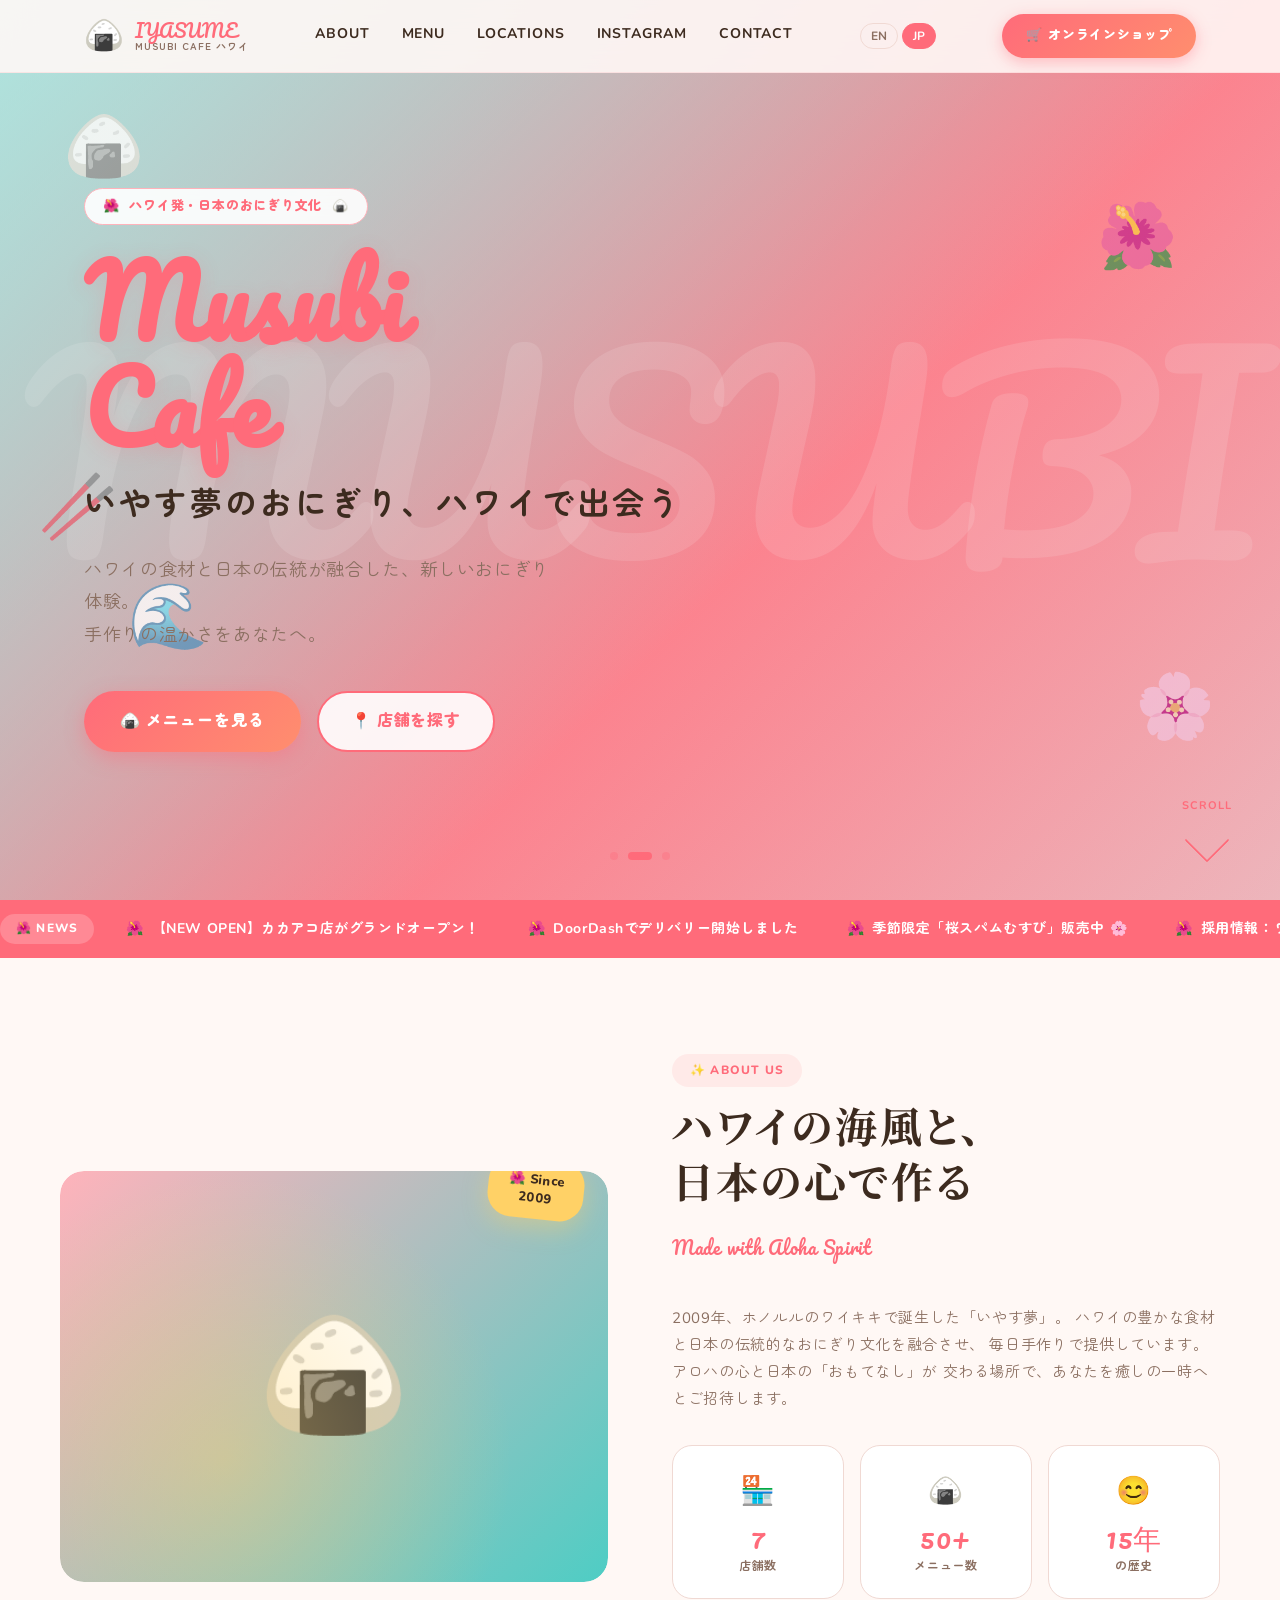
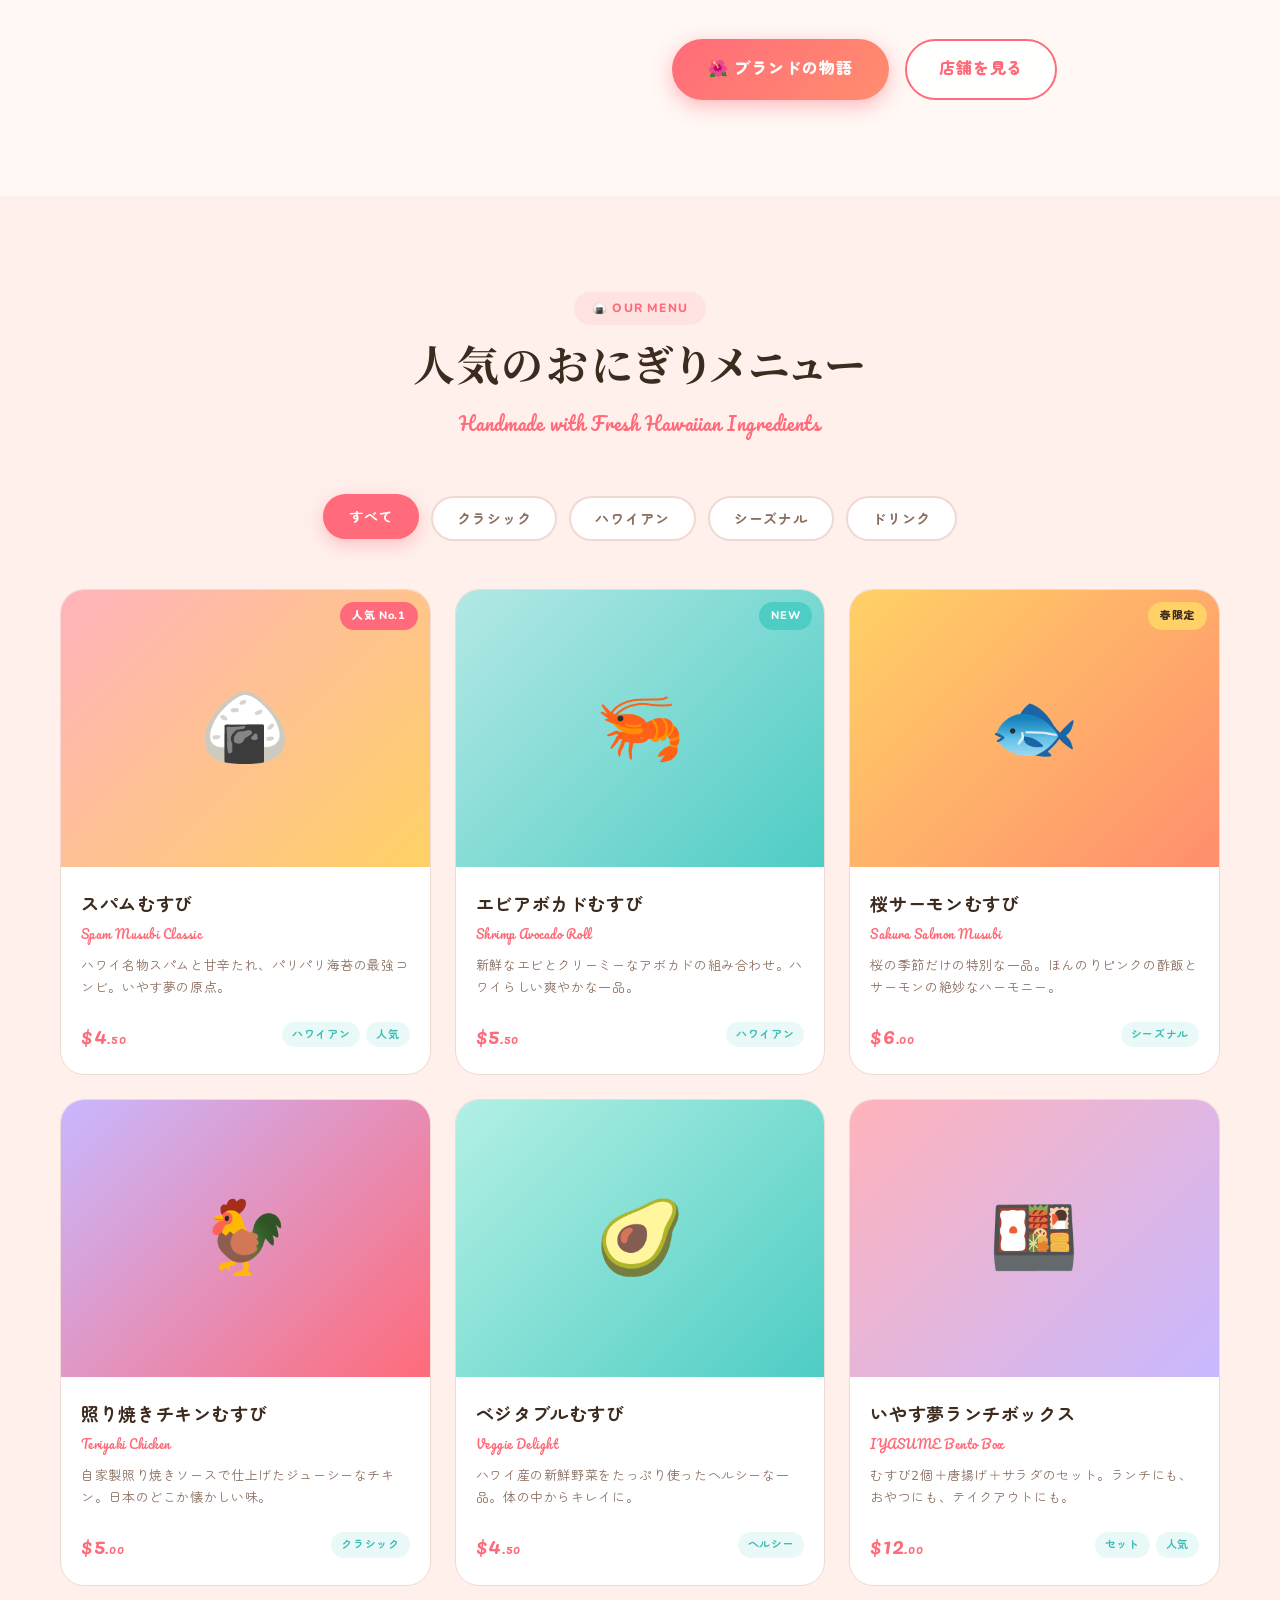
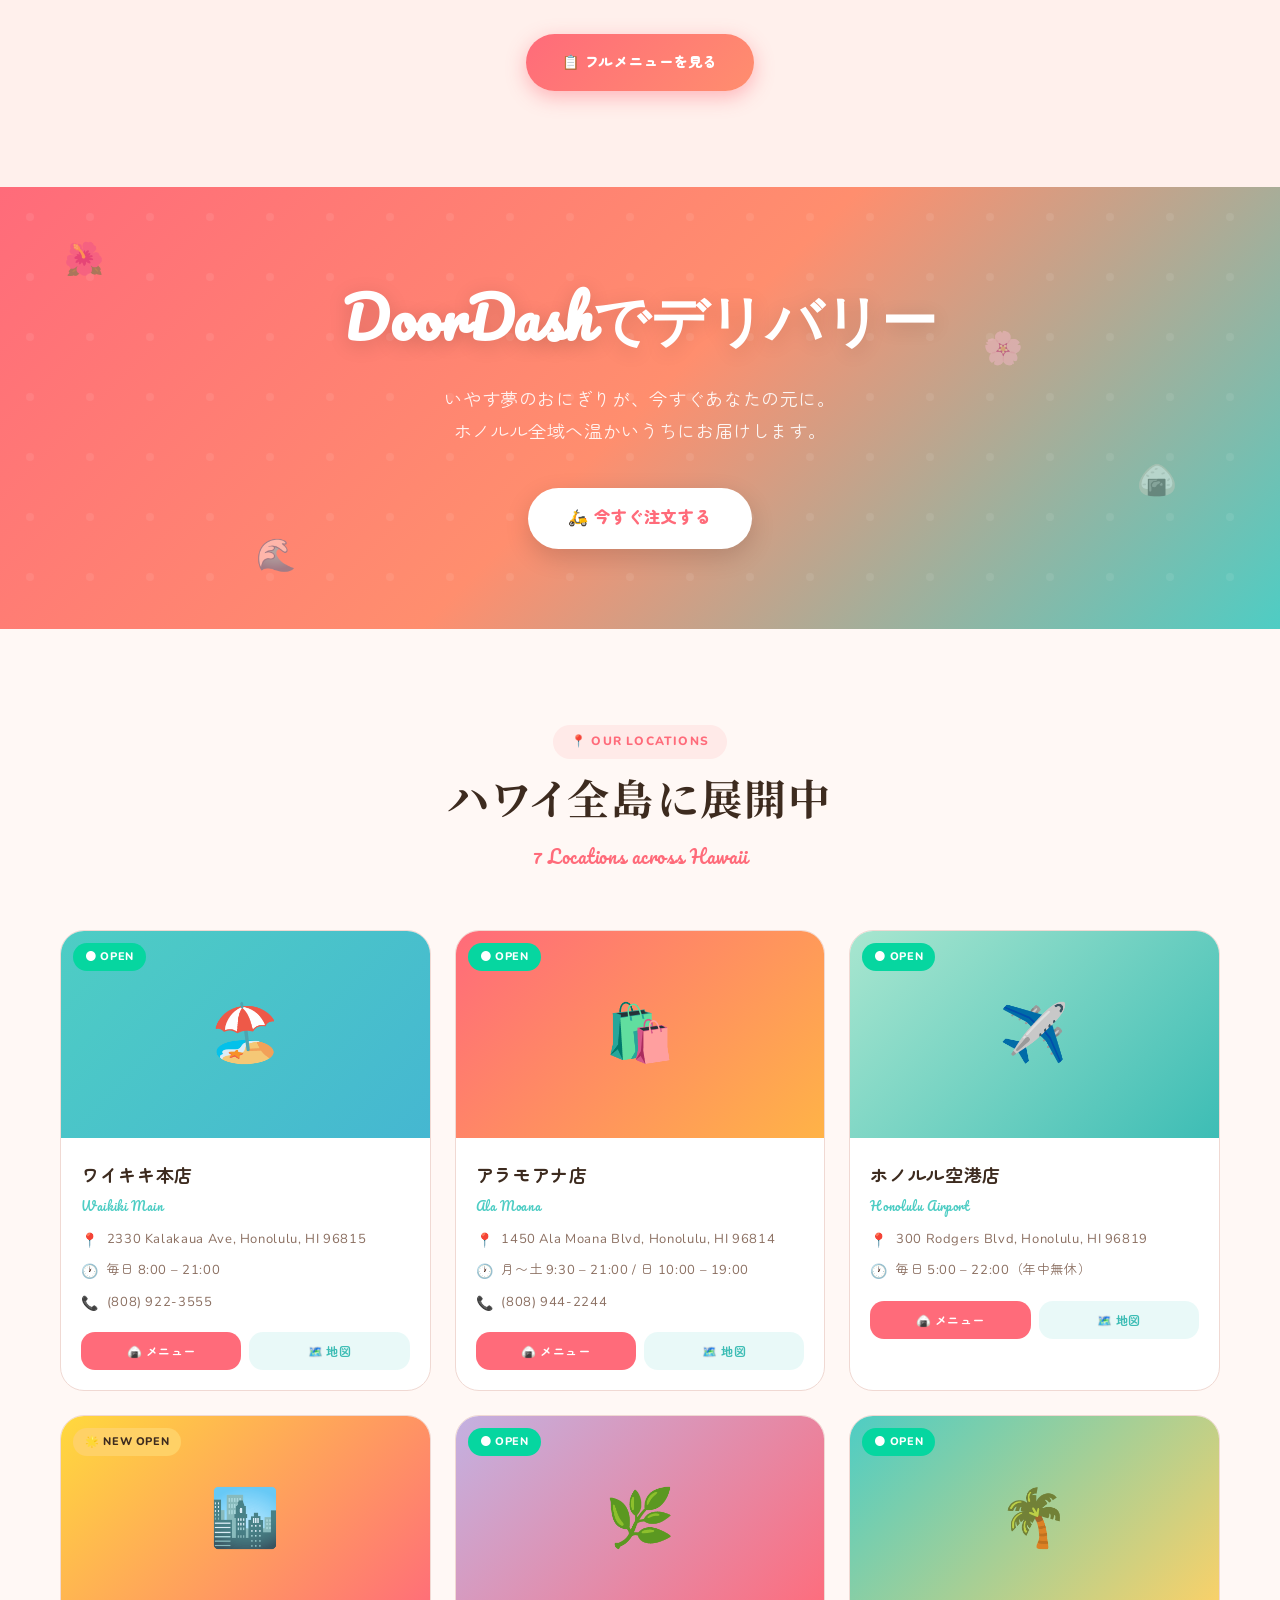
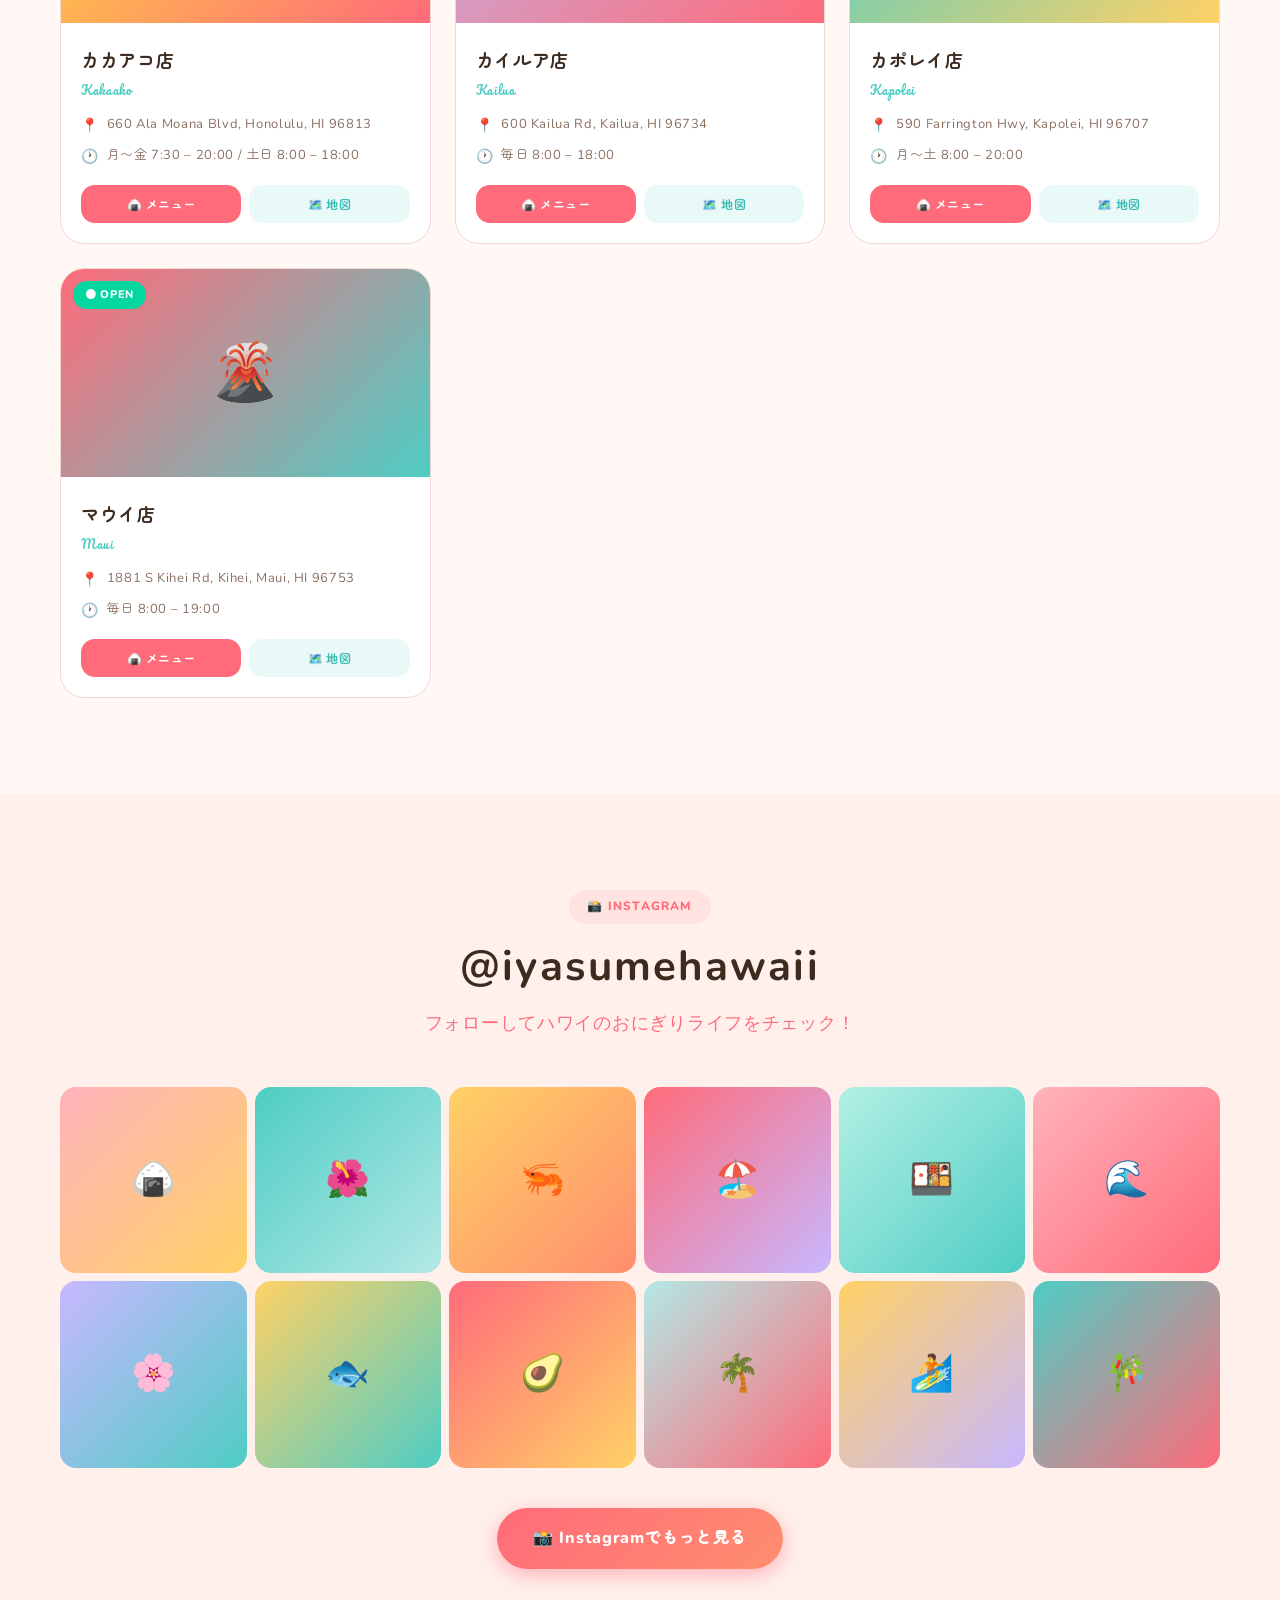
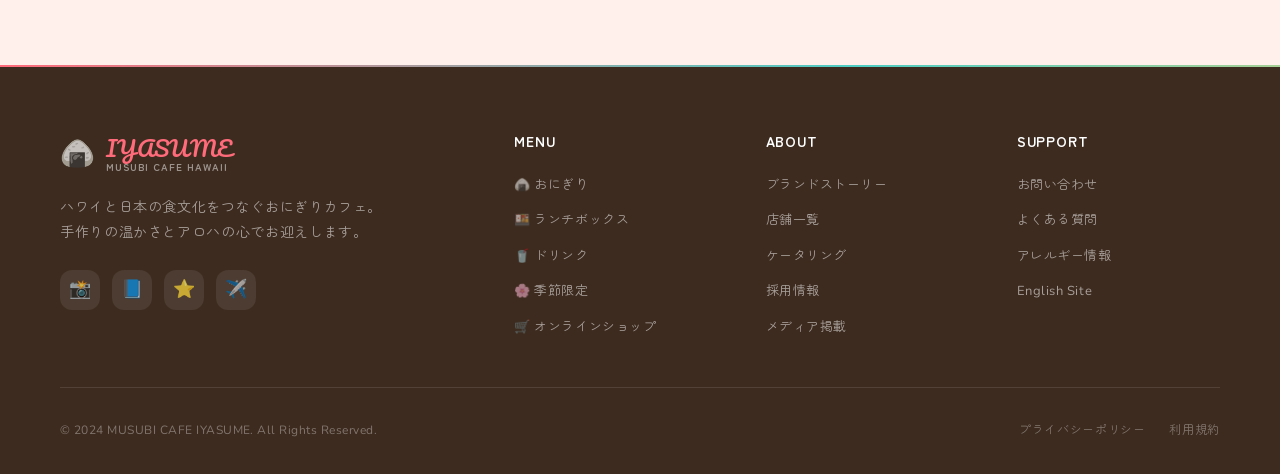
==== index.html @ e8378de5 "Add subpages: menu, about, locations, contact + shared styles - style.css: shared design system (col" ====
<!DOCTYPE html>
<html lang="ja">
<head>
  <meta charset="UTF-8">
  <meta name="viewport" content="width=device-width, initial-scale=1.0">
  <title>MUSUBI CAFE IYASUME | ハワイのおにぎりカフェ</title>
  <meta name="description" content="ハワイ発のおにぎりカフェ「いやす夢」。ハワイの食材と日本の伝統が出会う、新しいおにぎり体験。">
  <link rel="preconnect" href="https://fonts.googleapis.com">
  <link rel="preconnect" href="https://fonts.gstatic.com" crossorigin>
  <link href="https://fonts.googleapis.com/css2?family=Nunito:wght@400;600;700;800;900&family=Pacifico&family=Zen+Maru+Gothic:wght@400;500;700&family=Noto+Serif+JP:wght@400;700&display=swap" rel="stylesheet">

  <style>
    /* =============================================
       CSS Variables & Reset
    ============================================= */
    :root {
      --coral:        #FF6B7A;
      --coral-dark:   #E8556A;
      --coral-light:  #FFB3BB;
      --mint:         #4ECDC4;
      --mint-dark:    #3DBDB5;
      --yellow:       #FFD166;
      --yellow-dark:  #F5B800;
      --success:      #06D6A0;
      --text:         #3D2B1F;
      --text-sub:     #8B6F61;
      --text-muted:   #C4AFA8;
      --border:       #F0D9D3;
      --bg:           #FFF8F5;
      --surface:      #FFFFFF;
      --surface-alt:  #FFF0EC;

      --font-body:    "Nunito", "Zen Maru Gothic", "Hiragino Maru Gothic ProN", "Hiragino Kaku Gothic ProN", Meiryo, sans-serif;
      --font-heading: "Nunito", "Noto Serif JP", "Zen Maru Gothic", "Hiragino Maru Gothic ProN", serif;
      --font-display: "Pacifico", "Nunito", cursive;

      --ease-bounce:  cubic-bezier(0.34, 1.56, 0.64, 1);
      --ease-smooth:  cubic-bezier(0.4, 0, 0.2, 1);
      --ease-enter:   cubic-bezier(0, 0, 0.2, 1);

      --radius-pill:  9999px;
      --radius-card:  24px;
      --radius-input: 16px;
    }

    *, *::before, *::after { box-sizing: border-box; margin: 0; padding: 0; }

    html { scroll-behavior: smooth; }

    body {
      font-family: var(--font-body);
      font-size: 16px;
      line-height: 1.8;
      letter-spacing: 0.04em;
      color: var(--text);
      background: var(--bg);
      overflow-x: hidden;
      word-break: break-all;
      overflow-wrap: break-word;
      line-break: strict;
    }

    img { max-width: 100%; display: block; }
    a { text-decoration: none; color: inherit; }
    ul { list-style: none; }

    @media (prefers-reduced-motion: reduce) {
      *, *::before, *::after {
        animation-duration: 0.01ms !important;
        transition-duration: 0.01ms !important;
      }
    }

    /* =============================================
       Page Loader
    ============================================= */
    #loader {
      position: fixed;
      inset: 0;
      background: var(--bg);
      display: flex;
      flex-direction: column;
      align-items: center;
      justify-content: center;
      z-index: 9999;
      transition: opacity 0.6s var(--ease-smooth), visibility 0.6s;
    }
    #loader.hidden { opacity: 0; visibility: hidden; }

    .loader-onigiri {
      font-size: 64px;
      animation: loaderFloat 1s var(--ease-bounce) infinite alternate;
      margin-bottom: 16px;
    }
    .loader-text {
      font-family: var(--font-display);
      font-size: 22px;
      color: var(--coral);
      letter-spacing: 0.05em;
    }
    .loader-dots span {
      display: inline-block;
      width: 8px; height: 8px;
      border-radius: 50%;
      background: var(--coral);
      margin: 0 3px;
      animation: dotPulse 1.2s var(--ease-smooth) infinite;
    }
    .loader-dots span:nth-child(2) { animation-delay: 0.2s; background: var(--mint); }
    .loader-dots span:nth-child(3) { animation-delay: 0.4s; background: var(--yellow); }

    @keyframes loaderFloat {
      from { transform: translateY(0) rotate(-5deg); }
      to   { transform: translateY(-16px) rotate(5deg); }
    }
    @keyframes dotPulse {
      0%, 80%, 100% { transform: scale(0.6); opacity: 0.4; }
      40% { transform: scale(1); opacity: 1; }
    }

    /* =============================================
       Floating Particles (背景装飾)
    ============================================= */
    .particles {
      position: fixed;
      inset: 0;
      pointer-events: none;
      z-index: 0;
      overflow: hidden;
    }
    .particle {
      position: absolute;
      font-size: 20px;
      opacity: 0;
      animation: particleDrift linear infinite;
    }
    @keyframes particleDrift {
      0%   { transform: translateY(-20px) rotate(0deg); opacity: 0; }
      10%  { opacity: 0.6; }
      90%  { opacity: 0.3; }
      100% { transform: translateY(100vh) rotate(720deg); opacity: 0; }
    }

    /* =============================================
       Scroll Reveal
    ============================================= */
    .reveal {
      opacity: 0;
      transform: translateY(32px);
      transition: opacity 0.7s var(--ease-enter), transform 0.7s var(--ease-enter);
    }
    .reveal.is-visible {
      opacity: 1;
      transform: translateY(0);
    }
    .reveal-delay-1 { transition-delay: 0.1s; }
    .reveal-delay-2 { transition-delay: 0.2s; }
    .reveal-delay-3 { transition-delay: 0.3s; }
    .reveal-delay-4 { transition-delay: 0.4s; }
    .reveal-delay-5 { transition-delay: 0.5s; }
    .reveal-delay-6 { transition-delay: 0.6s; }

    /* =============================================
       Header / Navigation
    ============================================= */
    #header {
      position: fixed;
      top: 0; left: 0; right: 0;
      z-index: 100;
      background: rgba(255, 248, 245, 0.9);
      backdrop-filter: blur(16px);
      -webkit-backdrop-filter: blur(16px);
      border-bottom: 1.5px solid rgba(255, 107, 122, 0.12);
      transition: box-shadow 0.3s var(--ease-smooth), background 0.3s;
    }
    #header.scrolled {
      box-shadow: 0 4px 24px rgba(255, 107, 122, 0.12);
      background: rgba(255, 248, 245, 0.97);
    }

    .header-inner {
      max-width: 1160px;
      margin: 0 auto;
      padding: 0 24px;
      height: 72px;
      display: flex;
      align-items: center;
      justify-content: space-between;
      gap: 24px;
    }

    .logo {
      display: flex;
      align-items: center;
      gap: 10px;
      flex-shrink: 0;
    }
    .logo-icon {
      font-size: 32px;
      animation: logoFloat 3s ease-in-out infinite;
    }
    @keyframes logoFloat {
      0%, 100% { transform: translateY(0) rotate(0deg); }
      50%       { transform: translateY(-4px) rotate(3deg); }
    }
    .logo-text {
      display: flex;
      flex-direction: column;
      line-height: 1.1;
    }
    .logo-main {
      font-family: var(--font-display);
      font-size: 18px;
      color: var(--coral);
      letter-spacing: 0.02em;
    }
    .logo-sub {
      font-family: "Zen Maru Gothic", sans-serif;
      font-size: 10px;
      font-weight: 700;
      color: var(--text-sub);
      letter-spacing: 0.1em;
    }

    .nav {
      display: flex;
      align-items: center;
      gap: 32px;
    }
    .nav-link {
      position: relative;
      font-weight: 700;
      font-size: 14px;
      letter-spacing: 0.06em;
      color: var(--text);
      padding-bottom: 4px;
      transition: color 0.2s var(--ease-smooth);
      white-space: nowrap;
    }
    .nav-link::after {
      content: '';
      position: absolute;
      bottom: 0; left: 50%;
      transform: translateX(-50%);
      width: 0; height: 2px;
      background: linear-gradient(90deg, var(--coral), var(--mint));
      border-radius: var(--radius-pill);
      transition: width 0.35s var(--ease-bounce);
    }
    .nav-link:hover { color: var(--coral); }
    .nav-link:hover::after { width: 100%; }

    .header-cta {
      background: linear-gradient(135deg, var(--coral) 0%, #FF8E6E 100%);
      color: #fff;
      padding: 10px 24px;
      border-radius: var(--radius-pill);
      font-size: 13px;
      font-weight: 800;
      letter-spacing: 0.06em;
      box-shadow: 0 4px 15px rgba(255, 107, 122, 0.4);
      transition: all 0.3s var(--ease-bounce);
      white-space: nowrap;
    }
    .header-cta:hover {
      transform: translateY(-3px) scale(1.04);
      box-shadow: 0 8px 25px rgba(255, 107, 122, 0.5);
    }

    .lang-switch {
      display: flex;
      gap: 4px;
    }
    .lang-btn {
      padding: 4px 10px;
      border-radius: var(--radius-pill);
      font-size: 12px;
      font-weight: 700;
      cursor: pointer;
      border: 1.5px solid var(--border);
      background: transparent;
      color: var(--text-sub);
      font-family: var(--font-body);
      transition: all 0.2s var(--ease-smooth);
    }
    .lang-btn.active, .lang-btn:hover {
      background: var(--coral);
      border-color: var(--coral);
      color: #fff;
    }

    /* ハンバーガー */
    .hamburger {
      display: none;
      flex-direction: column;
      gap: 5px;
      cursor: pointer;
      padding: 8px;
      border: none;
      background: none;
    }
    .hamburger span {
      display: block;
      width: 24px; height: 2.5px;
      background: var(--coral);
      border-radius: 2px;
      transition: all 0.3s var(--ease-smooth);
    }

    .mobile-menu {
      display: none;
      position: fixed;
      inset: 72px 0 0 0;
      background: rgba(255, 248, 245, 0.98);
      backdrop-filter: blur(16px);
      z-index: 99;
      padding: 32px 24px;
      flex-direction: column;
      gap: 24px;
      transform: translateX(100%);
      transition: transform 0.4s var(--ease-bounce);
    }
    .mobile-menu.open { transform: translateX(0); }
    .mobile-menu .nav-link {
      font-size: 18px;
      padding: 12px 0;
      border-bottom: 1px solid var(--border);
    }

    /* =============================================
       Hero Section
    ============================================= */
    .hero {
      position: relative;
      min-height: 100vh;
      display: flex;
      align-items: center;
      overflow: hidden;
    }

    .hero-slides {
      position: absolute;
      inset: 0;
    }
    .hero-slide {
      position: absolute;
      inset: 0;
      opacity: 0;
      transition: opacity 1.2s var(--ease-smooth);
    }
    .hero-slide.active { opacity: 1; }
    .hero-slide-1 {
      background: linear-gradient(135deg, #FFB3BB 0%, #4ECDC4 50%, #FFD166 100%);
    }
    .hero-slide-2 {
      background: linear-gradient(135deg, #4ECDC4 0%, #FF6B7A 60%, #FFB3BB 100%);
    }
    .hero-slide-3 {
      background: linear-gradient(135deg, #FFD166 0%, #FF6B7A 50%, #4ECDC4 100%);
    }

    /* 背景の大きな装飾テキスト */
    .hero-bg-text {
      position: absolute;
      inset: 0;
      display: flex;
      align-items: center;
      justify-content: center;
      font-family: var(--font-display);
      font-size: clamp(120px, 20vw, 280px);
      color: rgba(255,255,255,0.12);
      letter-spacing: -0.04em;
      pointer-events: none;
      user-select: none;
      white-space: nowrap;
    }

    /* 浮遊するおにぎり */
    .hero-floats {
      position: absolute;
      inset: 0;
      pointer-events: none;
    }
    .hero-float {
      position: absolute;
      font-size: clamp(32px, 5vw, 64px);
      animation: heroFloat linear infinite;
      opacity: 0.8;
    }
    .hf1 { top: 10%; left: 5%;  animation-duration: 6s;  animation-delay: 0s; }
    .hf2 { top: 20%; right: 8%; animation-duration: 8s;  animation-delay: -2s; }
    .hf3 { bottom: 25%; left: 10%; animation-duration: 7s; animation-delay: -4s; }
    .hf4 { bottom: 15%; right: 5%; animation-duration: 5s; animation-delay: -1s; }
    .hf5 { top: 50%; left: 3%;  animation-duration: 9s;  animation-delay: -3s; }

    @keyframes heroFloat {
      0%, 100% { transform: translateY(0) rotate(-8deg); }
      33%       { transform: translateY(-20px) rotate(4deg); }
      66%       { transform: translateY(-10px) rotate(-4deg); }
    }

    /* オーバーレイ */
    .hero-overlay {
      position: absolute;
      inset: 0;
      background: linear-gradient(135deg,
        rgba(255,248,245,0.55) 0%,
        rgba(255,248,245,0.2) 50%,
        rgba(78,205,196,0.1) 100%);
    }

    .hero-content {
      position: relative;
      z-index: 2;
      max-width: 1160px;
      margin: 0 auto;
      padding: 120px 24px 80px;
      width: 100%;
    }

    .hero-badge {
      display: inline-flex;
      align-items: center;
      gap: 8px;
      background: rgba(255,255,255,0.9);
      backdrop-filter: blur(8px);
      border: 1.5px solid var(--coral-light);
      padding: 6px 18px;
      border-radius: var(--radius-pill);
      font-size: 13px;
      font-weight: 800;
      color: var(--coral);
      letter-spacing: 0.06em;
      margin-bottom: 24px;
      animation: fadeInUp 0.8s var(--ease-enter) 0.2s both;
    }

    .hero-title {
      font-family: var(--font-display);
      font-size: clamp(48px, 8vw, 96px);
      color: var(--coral);
      line-height: 1.1;
      margin-bottom: 12px;
      text-shadow: 0 4px 20px rgba(255,107,122,0.2);
      animation: heroTextReveal 1s var(--ease-bounce) 0.4s both;
    }

    .hero-title-jp {
      font-family: "Zen Maru Gothic", sans-serif;
      font-size: clamp(20px, 3vw, 32px);
      font-weight: 700;
      color: var(--text);
      letter-spacing: 0.1em;
      margin-bottom: 24px;
      animation: fadeInUp 0.8s var(--ease-enter) 0.6s both;
    }

    .hero-desc {
      font-size: clamp(15px, 2vw, 18px);
      color: var(--text-sub);
      max-width: 480px;
      margin-bottom: 40px;
      animation: fadeInUp 0.8s var(--ease-enter) 0.8s both;
    }

    .hero-ctas {
      display: flex;
      gap: 16px;
      flex-wrap: wrap;
      animation: fadeInUp 0.8s var(--ease-enter) 1s both;
    }

    .btn-primary {
      display: inline-flex;
      align-items: center;
      gap: 8px;
      background: linear-gradient(135deg, var(--coral) 0%, #FF8E6E 100%);
      color: #fff;
      padding: 16px 36px;
      border-radius: var(--radius-pill);
      font-size: 16px;
      font-weight: 800;
      letter-spacing: 0.06em;
      box-shadow: 0 6px 20px rgba(255, 107, 122, 0.45);
      transition: all 0.35s var(--ease-bounce);
      border: none;
      cursor: pointer;
      font-family: var(--font-body);
    }
    .btn-primary:hover {
      transform: translateY(-4px) scale(1.04);
      box-shadow: 0 12px 32px rgba(255, 107, 122, 0.55);
      background: linear-gradient(135deg, var(--coral-dark) 0%, #FF6B4A 100%);
    }
    .btn-primary:active { transform: translateY(0) scale(0.98); }

    .btn-secondary {
      display: inline-flex;
      align-items: center;
      gap: 8px;
      background: rgba(255,255,255,0.9);
      backdrop-filter: blur(8px);
      color: var(--coral);
      padding: 14px 32px;
      border-radius: var(--radius-pill);
      font-size: 16px;
      font-weight: 800;
      letter-spacing: 0.06em;
      border: 2px solid var(--coral);
      transition: all 0.3s var(--ease-bounce);
      cursor: pointer;
      font-family: var(--font-body);
    }
    .btn-secondary:hover {
      background: var(--coral);
      color: #fff;
      transform: translateY(-3px);
      box-shadow: 0 8px 24px rgba(255, 107, 122, 0.4);
    }

    /* スライドインジケーター */
    .hero-dots {
      position: absolute;
      bottom: 40px;
      left: 50%;
      transform: translateX(-50%);
      display: flex;
      gap: 10px;
      z-index: 3;
    }
    .hero-dot {
      width: 8px; height: 8px;
      border-radius: 50%;
      background: rgba(255,107,122,0.35);
      cursor: pointer;
      transition: all 0.3s var(--ease-bounce);
      border: none;
    }
    .hero-dot.active {
      background: var(--coral);
      width: 24px;
      border-radius: var(--radius-pill);
    }

    /* スクロールダウン矢印 */
    .scroll-down {
      position: absolute;
      bottom: 44px;
      right: 48px;
      display: flex;
      flex-direction: column;
      align-items: center;
      gap: 8px;
      color: var(--coral);
      font-size: 11px;
      font-weight: 700;
      letter-spacing: 0.1em;
      animation: scrollBounce 2s ease-in-out infinite;
      z-index: 3;
    }
    .scroll-down-arrow {
      width: 32px; height: 32px;
      border-right: 2px solid var(--coral);
      border-bottom: 2px solid var(--coral);
      transform: rotate(45deg);
      border-radius: 2px;
    }
    @keyframes scrollBounce {
      0%, 100% { transform: translateY(0); }
      50%       { transform: translateY(8px); }
    }

    @keyframes fadeInUp {
      from { opacity: 0; transform: translateY(24px); }
      to   { opacity: 1; transform: translateY(0); }
    }
    @keyframes heroTextReveal {
      from { opacity: 0; transform: translateY(48px) scale(0.92); }
      to   { opacity: 1; transform: translateY(0) scale(1); }
    }

    /* =============================================
       News Ticker
    ============================================= */
    .news-ticker {
      background: var(--coral);
      padding: 14px 0;
      overflow: hidden;
      position: relative;
      z-index: 1;
    }
    .news-ticker-inner {
      display: flex;
      align-items: center;
      gap: 0;
      white-space: nowrap;
      animation: tickerScroll 30s linear infinite;
    }
    .news-ticker-inner:hover { animation-play-state: paused; }
    .ticker-label {
      display: inline-flex;
      align-items: center;
      gap: 6px;
      background: rgba(255,255,255,0.2);
      padding: 4px 16px;
      border-radius: var(--radius-pill);
      font-size: 12px;
      font-weight: 800;
      color: #fff;
      letter-spacing: 0.1em;
      margin-right: 32px;
      flex-shrink: 0;
    }
    .ticker-item {
      display: inline-flex;
      align-items: center;
      gap: 8px;
      color: #fff;
      font-size: 14px;
      font-weight: 700;
      letter-spacing: 0.04em;
      padding-right: 48px;
      flex-shrink: 0;
    }
    .ticker-item::before {
      content: '🌺';
    }
    @keyframes tickerScroll {
      from { transform: translateX(0); }
      to   { transform: translateX(-50%); }
    }

    /* =============================================
       Section共通
    ============================================= */
    .section {
      padding: 96px 24px;
      position: relative;
    }
    .section-inner {
      max-width: 1160px;
      margin: 0 auto;
    }

    .section-tag {
      display: inline-flex;
      align-items: center;
      gap: 8px;
      background: rgba(255, 107, 122, 0.1);
      color: var(--coral);
      padding: 6px 18px;
      border-radius: var(--radius-pill);
      font-size: 12px;
      font-weight: 800;
      letter-spacing: 0.1em;
      margin-bottom: 16px;
    }

    .section-title {
      font-family: var(--font-heading);
      font-size: clamp(28px, 4vw, 42px);
      font-weight: 700;
      line-height: 1.3;
      letter-spacing: 0.05em;
      color: var(--text);
      margin-bottom: 12px;
      font-feature-settings: "palt" 1;
    }

    .section-title-en {
      font-family: var(--font-display);
      font-size: clamp(14px, 2vw, 18px);
      color: var(--coral);
      letter-spacing: 0.04em;
      margin-bottom: 40px;
    }

    /* =============================================
       About Section
    ============================================= */
    .about {
      background: var(--bg);
    }
    .about-grid {
      display: grid;
      grid-template-columns: 1fr 1fr;
      gap: 64px;
      align-items: center;
    }

    .about-visual {
      position: relative;
      border-radius: var(--radius-card);
      overflow: hidden;
    }
    .about-visual-inner {
      aspect-ratio: 4/3;
      background: linear-gradient(135deg, var(--coral-light) 0%, var(--mint) 100%);
      border-radius: var(--radius-card);
      display: flex;
      align-items: center;
      justify-content: center;
      font-size: 120px;
      position: relative;
      overflow: hidden;
    }
    .about-visual-inner::before {
      content: '';
      position: absolute;
      inset: 0;
      background: radial-gradient(circle at 30% 70%, rgba(255,209,102,0.4), transparent 60%);
    }
    .about-visual-badge {
      position: absolute;
      top: -12px;
      right: 24px;
      background: var(--yellow);
      color: var(--text);
      padding: 12px 20px;
      border-radius: var(--radius-card);
      font-size: 13px;
      font-weight: 800;
      text-align: center;
      line-height: 1.4;
      box-shadow: 0 8px 24px rgba(255,209,102,0.4);
      transform: rotate(6deg);
      animation: badgeWiggle 3s ease-in-out infinite;
    }
    @keyframes badgeWiggle {
      0%, 100% { transform: rotate(6deg); }
      50%       { transform: rotate(3deg) scale(1.03); }
    }

    .about-text .section-title { margin-bottom: 20px; }

    .about-desc {
      color: var(--text-sub);
      margin-bottom: 32px;
      font-size: 15px;
    }

    .about-stats {
      display: grid;
      grid-template-columns: repeat(3, 1fr);
      gap: 16px;
      margin-bottom: 40px;
    }
    .stat-card {
      background: var(--surface);
      border: 1.5px solid var(--border);
      border-radius: 20px;
      padding: 20px 16px;
      text-align: center;
      transition: all 0.3s var(--ease-bounce);
    }
    .stat-card:hover {
      border-color: var(--coral);
      transform: translateY(-4px);
      box-shadow: 0 8px 24px rgba(255,107,122,0.15);
    }
    .stat-icon { font-size: 28px; margin-bottom: 8px; }
    .stat-number {
      font-family: var(--font-display);
      font-size: 28px;
      color: var(--coral);
      line-height: 1;
      margin-bottom: 4px;
    }
    .stat-label {
      font-size: 12px;
      font-weight: 700;
      color: var(--text-sub);
      letter-spacing: 0.06em;
    }

    /* =============================================
       Menu Section
    ============================================= */
    .menu {
      background: var(--surface-alt);
    }
    .menu-header {
      text-align: center;
      margin-bottom: 56px;
    }

    .menu-tabs {
      display: flex;
      justify-content: center;
      gap: 12px;
      margin-bottom: 48px;
      flex-wrap: wrap;
    }
    .menu-tab {
      padding: 10px 24px;
      border-radius: var(--radius-pill);
      font-size: 14px;
      font-weight: 700;
      letter-spacing: 0.06em;
      cursor: pointer;
      border: 2px solid var(--border);
      background: var(--surface);
      color: var(--text-sub);
      transition: all 0.25s var(--ease-bounce);
      font-family: var(--font-body);
    }
    .menu-tab.active, .menu-tab:hover {
      background: var(--coral);
      border-color: var(--coral);
      color: #fff;
      transform: translateY(-2px);
      box-shadow: 0 6px 18px rgba(255,107,122,0.35);
    }

    .menu-grid {
      display: grid;
      grid-template-columns: repeat(auto-fill, minmax(280px, 1fr));
      gap: 24px;
    }

    .menu-card {
      background: var(--surface);
      border: 1.5px solid var(--border);
      border-radius: var(--radius-card);
      overflow: hidden;
      transition: all 0.4s var(--ease-bounce);
      cursor: pointer;
      position: relative;
    }
    .menu-card:hover {
      transform: translateY(-10px) rotate(0.5deg);
      box-shadow: 0 20px 48px rgba(255,107,122,0.2);
      border-color: var(--coral);
    }
    .menu-card-img {
      aspect-ratio: 4/3;
      display: flex;
      align-items: center;
      justify-content: center;
      font-size: 72px;
      position: relative;
      overflow: hidden;
      transition: all 0.5s var(--ease-smooth);
    }
    .menu-card:hover .menu-card-img { transform: scale(1.04); }

    .menu-card-img-1 { background: linear-gradient(135deg, #FFB3BB, #FFD166); }
    .menu-card-img-2 { background: linear-gradient(135deg, #B3E8E5, #4ECDC4); }
    .menu-card-img-3 { background: linear-gradient(135deg, #FFD166, #FF8E6E); }
    .menu-card-img-4 { background: linear-gradient(135deg, #C8B8FF, #FF6B7A); }
    .menu-card-img-5 { background: linear-gradient(135deg, #B3F0E4, #4ECDC4); }
    .menu-card-img-6 { background: linear-gradient(135deg, #FFB3BB, #C8B8FF); }

    .menu-card-badge {
      position: absolute;
      top: 12px; right: 12px;
      padding: 4px 12px;
      border-radius: var(--radius-pill);
      font-size: 11px;
      font-weight: 800;
      letter-spacing: 0.06em;
    }
    .badge-popular { background: var(--coral); color: #fff; }
    .badge-new     { background: var(--mint);  color: #fff; animation: badgePulse 2s ease-in-out infinite; }
    .badge-seasonal{ background: var(--yellow); color: var(--text); }

    @keyframes badgePulse {
      0%, 100% { transform: scale(1); }
      50%       { transform: scale(1.08); }
    }

    .menu-card-body { padding: 20px; }
    .menu-card-name {
      font-family: "Zen Maru Gothic", sans-serif;
      font-size: 18px;
      font-weight: 700;
      color: var(--text);
      margin-bottom: 4px;
      font-feature-settings: "palt" 1;
    }
    .menu-card-name-en {
      font-family: var(--font-display);
      font-size: 12px;
      color: var(--coral);
      margin-bottom: 10px;
      letter-spacing: 0.04em;
    }
    .menu-card-desc {
      font-size: 13px;
      color: var(--text-sub);
      line-height: 1.7;
      margin-bottom: 16px;
    }
    .menu-card-footer {
      display: flex;
      align-items: center;
      justify-content: space-between;
    }
    .menu-card-price {
      font-family: var(--font-display);
      font-size: 22px;
      color: var(--coral);
    }
    .menu-card-price span { font-size: 13px; }
    .menu-card-tag {
      display: flex;
      gap: 6px;
    }
    .tag {
      padding: 3px 10px;
      border-radius: var(--radius-pill);
      font-size: 11px;
      font-weight: 700;
      background: rgba(78,205,196,0.12);
      color: var(--mint-dark);
    }

    /* =============================================
       Locations Section
    ============================================= */
    .locations {
      background: var(--bg);
    }
    .locations-header {
      text-align: center;
      margin-bottom: 56px;
    }

    .locations-grid {
      display: grid;
      grid-template-columns: repeat(auto-fill, minmax(300px, 1fr));
      gap: 24px;
    }

    .location-card {
      background: var(--surface);
      border: 1.5px solid var(--border);
      border-radius: var(--radius-card);
      overflow: hidden;
      transition: all 0.4s var(--ease-bounce);
      position: relative;
    }
    .location-card:hover {
      transform: translateY(-8px) rotate(0.3deg);
      box-shadow: 0 16px 40px rgba(255,107,122,0.18);
      border-color: var(--coral);
    }

    .location-card-img {
      aspect-ratio: 16/9;
      display: flex;
      align-items: center;
      justify-content: center;
      font-size: 56px;
      overflow: hidden;
      transition: transform 0.5s var(--ease-smooth);
      position: relative;
    }
    .location-card:hover .location-card-img { transform: scale(1.06); }

    .loc-img-1 { background: linear-gradient(135deg, #4ECDC4, #45B7D1); }
    .loc-img-2 { background: linear-gradient(135deg, #FF6B7A, #FFB347); }
    .loc-img-3 { background: linear-gradient(135deg, #A8E6CF, #3DBDB5); }
    .loc-img-4 { background: linear-gradient(135deg, #FFD93D, #FF6B7A); }
    .loc-img-5 { background: linear-gradient(135deg, #C3B1E1, #FF6B7A); }
    .loc-img-6 { background: linear-gradient(135deg, #4ECDC4, #FFD166); }
    .loc-img-7 { background: linear-gradient(135deg, #FF6B7A, #4ECDC4); }

    .location-status {
      position: absolute;
      top: 12px; left: 12px;
      padding: 4px 12px;
      border-radius: var(--radius-pill);
      font-size: 11px;
      font-weight: 800;
    }
    .status-open   { background: var(--success); color: #fff; }
    .status-closed { background: rgba(0,0,0,0.35); color: #fff; }
    .status-new    { background: var(--yellow); color: var(--text); animation: badgePulse 2s ease-in-out infinite; }

    .location-card-body { padding: 20px; }
    .location-name {
      font-family: "Zen Maru Gothic", sans-serif;
      font-size: 18px;
      font-weight: 700;
      color: var(--text);
      margin-bottom: 4px;
      font-feature-settings: "palt" 1;
    }
    .location-name-en {
      font-family: var(--font-display);
      font-size: 12px;
      color: var(--mint);
      margin-bottom: 12px;
    }
    .location-info {
      display: flex;
      flex-direction: column;
      gap: 6px;
      margin-bottom: 16px;
    }
    .location-info-item {
      display: flex;
      align-items: flex-start;
      gap: 8px;
      font-size: 13px;
      color: var(--text-sub);
    }
    .location-info-icon { flex-shrink: 0; font-size: 14px; }
    .location-actions {
      display: flex;
      gap: 8px;
    }
    .btn-location {
      flex: 1;
      padding: 10px;
      border-radius: 14px;
      font-size: 12px;
      font-weight: 700;
      text-align: center;
      cursor: pointer;
      border: none;
      font-family: var(--font-body);
      transition: all 0.25s var(--ease-bounce);
      letter-spacing: 0.04em;
    }
    .btn-location-primary {
      background: var(--coral);
      color: #fff;
    }
    .btn-location-primary:hover {
      background: var(--coral-dark);
      transform: translateY(-2px);
      box-shadow: 0 4px 12px rgba(255,107,122,0.35);
    }
    .btn-location-secondary {
      background: rgba(78,205,196,0.12);
      color: var(--mint-dark);
    }
    .btn-location-secondary:hover {
      background: var(--mint);
      color: #fff;
      transform: translateY(-2px);
    }

    /* =============================================
       Highlight Banner
    ============================================= */
    .highlight-banner {
      background: linear-gradient(135deg, var(--coral) 0%, #FF8E6E 50%, var(--mint) 100%);
      padding: 80px 24px;
      text-align: center;
      position: relative;
      overflow: hidden;
    }
    .highlight-banner::before {
      content: '';
      position: absolute;
      inset: 0;
      background: url("data:image/svg+xml,%3Csvg width='60' height='60' viewBox='0 0 60 60' xmlns='http://www.w3.org/2000/svg'%3E%3Cg fill='none' fill-rule='evenodd'%3E%3Cg fill='%23ffffff' fill-opacity='0.08'%3E%3Ccircle cx='30' cy='30' r='4'/%3E%3C/g%3E%3C/g%3E%3C/svg%3E");
    }
    .highlight-banner .section-inner { position: relative; }
    .highlight-title {
      font-family: var(--font-display);
      font-size: clamp(32px, 5vw, 56px);
      color: #fff;
      margin-bottom: 16px;
      text-shadow: 0 4px 20px rgba(0,0,0,0.15);
    }
    .highlight-desc {
      color: rgba(255,255,255,0.9);
      font-size: 18px;
      margin-bottom: 40px;
      max-width: 560px;
      margin-left: auto;
      margin-right: auto;
    }
    .highlight-floats {
      position: absolute;
      inset: 0;
      pointer-events: none;
    }
    .hbf {
      position: absolute;
      font-size: 32px;
      opacity: 0.4;
      animation: heroFloat 5s ease-in-out infinite;
    }
    .hbf1 { top: 10%; left: 5%;  animation-delay: 0s; }
    .hbf2 { top: 60%; right: 8%; animation-delay: -2s; }
    .hbf3 { bottom: 10%; left: 20%; animation-delay: -4s; }
    .hbf4 { top: 30%; right: 20%; animation-delay: -1s; }

    .btn-white {
      display: inline-flex;
      align-items: center;
      gap: 8px;
      background: #fff;
      color: var(--coral);
      padding: 16px 40px;
      border-radius: var(--radius-pill);
      font-size: 16px;
      font-weight: 800;
      letter-spacing: 0.06em;
      box-shadow: 0 8px 24px rgba(0,0,0,0.15);
      transition: all 0.35s var(--ease-bounce);
    }
    .btn-white:hover {
      transform: translateY(-4px) scale(1.04);
      box-shadow: 0 16px 40px rgba(0,0,0,0.2);
      color: var(--coral-dark);
    }

    /* =============================================
       Instagram Section
    ============================================= */
    .instagram {
      background: var(--surface-alt);
      text-align: center;
    }
    .instagram-grid {
      display: grid;
      grid-template-columns: repeat(6, 1fr);
      gap: 8px;
      margin-bottom: 40px;
    }
    .insta-item {
      aspect-ratio: 1;
      border-radius: 16px;
      overflow: hidden;
      cursor: pointer;
      position: relative;
      transition: all 0.35s var(--ease-bounce);
    }
    .insta-item:hover {
      transform: scale(1.08) rotate(1deg);
      z-index: 2;
      box-shadow: 0 12px 32px rgba(255,107,122,0.25);
    }
    .insta-item-inner {
      width: 100%; height: 100%;
      display: flex;
      align-items: center;
      justify-content: center;
      font-size: 36px;
    }
    .insta-overlay {
      position: absolute;
      inset: 0;
      background: rgba(255,107,122,0);
      display: flex;
      align-items: center;
      justify-content: center;
      transition: background 0.3s;
    }
    .insta-overlay-icon {
      opacity: 0;
      font-size: 24px;
      color: #fff;
      transition: opacity 0.3s;
    }
    .insta-item:hover .insta-overlay { background: rgba(255,107,122,0.5); }
    .insta-item:hover .insta-overlay-icon { opacity: 1; }

    .ig1  { background: linear-gradient(135deg, #FFB3BB, #FFD166); }
    .ig2  { background: linear-gradient(135deg, #4ECDC4, #B3E8E5); }
    .ig3  { background: linear-gradient(135deg, #FFD166, #FF8E6E); }
    .ig4  { background: linear-gradient(135deg, #FF6B7A, #C8B8FF); }
    .ig5  { background: linear-gradient(135deg, #B3F0E4, #4ECDC4); }
    .ig6  { background: linear-gradient(135deg, #FFB3BB, #FF6B7A); }
    .ig7  { background: linear-gradient(135deg, #C8B8FF, #4ECDC4); }
    .ig8  { background: linear-gradient(135deg, #FFD166, #4ECDC4); }
    .ig9  { background: linear-gradient(135deg, #FF6B7A, #FFD166); }
    .ig10 { background: linear-gradient(135deg, #B3E8E5, #FF6B7A); }
    .ig11 { background: linear-gradient(135deg, #FFD166, #C8B8FF); }
    .ig12 { background: linear-gradient(135deg, #4ECDC4, #FF6B7A); }

    /* =============================================
       Footer
    ============================================= */
    footer {
      background: var(--text);
      color: rgba(255,255,255,0.7);
      padding: 64px 24px 32px;
      position: relative;
      overflow: hidden;
    }
    footer::before {
      content: '';
      position: absolute;
      top: -2px; left: 0; right: 0;
      height: 4px;
      background: linear-gradient(90deg, var(--coral), var(--mint), var(--yellow), var(--coral));
      background-size: 200%;
      animation: rainbowSlide 4s linear infinite;
    }
    @keyframes rainbowSlide {
      from { background-position: 0%; }
      to   { background-position: 200%; }
    }

    .footer-inner {
      max-width: 1160px;
      margin: 0 auto;
    }
    .footer-top {
      display: grid;
      grid-template-columns: 2fr 1fr 1fr 1fr;
      gap: 48px;
      margin-bottom: 48px;
    }
    .footer-logo .logo-main { color: var(--coral); font-size: 22px; }
    .footer-logo .logo-sub { color: rgba(255,255,255,0.5); }
    .footer-about {
      font-size: 14px;
      line-height: 1.8;
      margin: 16px 0 24px;
      color: rgba(255,255,255,0.55);
    }
    .footer-sns {
      display: flex;
      gap: 12px;
    }
    .sns-btn {
      width: 40px; height: 40px;
      border-radius: 12px;
      display: flex;
      align-items: center;
      justify-content: center;
      font-size: 18px;
      background: rgba(255,255,255,0.08);
      transition: all 0.25s var(--ease-bounce);
      cursor: pointer;
    }
    .sns-btn:hover {
      background: var(--coral);
      transform: translateY(-3px) scale(1.1);
    }

    .footer-col-title {
      font-family: "Zen Maru Gothic", sans-serif;
      font-size: 14px;
      font-weight: 700;
      color: #fff;
      letter-spacing: 0.06em;
      margin-bottom: 20px;
    }
    .footer-links {
      display: flex;
      flex-direction: column;
      gap: 12px;
    }
    .footer-link {
      font-size: 13px;
      color: rgba(255,255,255,0.55);
      transition: color 0.2s;
      letter-spacing: 0.04em;
    }
    .footer-link:hover { color: var(--coral); }

    .footer-bottom {
      padding-top: 32px;
      border-top: 1px solid rgba(255,255,255,0.1);
      display: flex;
      align-items: center;
      justify-content: space-between;
      flex-wrap: wrap;
      gap: 16px;
    }
    .footer-copy {
      font-size: 12px;
      color: rgba(255,255,255,0.35);
      letter-spacing: 0.04em;
    }
    .footer-bottom-links {
      display: flex;
      gap: 24px;
    }
    .footer-bottom-link {
      font-size: 12px;
      color: rgba(255,255,255,0.35);
      transition: color 0.2s;
    }
    .footer-bottom-link:hover { color: var(--coral); }

    /* Back to top */
    #back-top {
      position: fixed;
      bottom: 32px;
      right: 32px;
      width: 52px; height: 52px;
      background: linear-gradient(135deg, var(--coral), #FF8E6E);
      color: #fff;
      border-radius: 50%;
      display: flex;
      align-items: center;
      justify-content: center;
      font-size: 20px;
      cursor: pointer;
      box-shadow: 0 6px 20px rgba(255,107,122,0.4);
      opacity: 0;
      transform: translateY(16px);
      transition: all 0.35s var(--ease-bounce);
      z-index: 50;
      border: none;
    }
    #back-top.visible {
      opacity: 1;
      transform: translateY(0);
    }
    #back-top:hover {
      transform: translateY(-4px) scale(1.1);
      box-shadow: 0 12px 32px rgba(255,107,122,0.5);
    }

    /* =============================================
       Responsive
    ============================================= */
    @media (max-width: 1024px) {
      .about-grid { grid-template-columns: 1fr; gap: 40px; }
      .footer-top { grid-template-columns: 1fr 1fr; gap: 32px; }
      .instagram-grid { grid-template-columns: repeat(4, 1fr); }
      .instagram-grid .insta-item:nth-child(n+9) { display: none; }
    }

    @media (max-width: 768px) {
      .section { padding: 64px 20px; }
      .nav { display: none; }
      .lang-switch { display: none; }
      .header-cta { display: none; }
      .hamburger { display: flex; }
      .mobile-menu { display: flex; }
      .hero-content { padding: 100px 20px 60px; }
      .about-stats { grid-template-columns: repeat(3, 1fr); gap: 12px; }
      .menu-grid { grid-template-columns: repeat(auto-fill, minmax(240px, 1fr)); }
      .locations-grid { grid-template-columns: 1fr; }
      .instagram-grid { grid-template-columns: repeat(3, 1fr); }
      .instagram-grid .insta-item:nth-child(n+7) { display: none; }
      .footer-top { grid-template-columns: 1fr; gap: 24px; }
      .scroll-down { display: none; }
      .hero-floats .hf3, .hero-floats .hf4, .hero-floats .hf5 { display: none; }
    }

    @media (max-width: 480px) {
      .hero-ctas { flex-direction: column; }
      .btn-primary, .btn-secondary { width: 100%; justify-content: center; }
      .about-stats { grid-template-columns: repeat(3, 1fr); }
      .instagram-grid { grid-template-columns: repeat(3, 1fr); gap: 6px; }
      .footer-bottom { flex-direction: column; align-items: flex-start; }
    }
  </style>
</head>
<body>

  <!-- Loader -->
  <div id="loader">
    <div class="loader-onigiri">🍙</div>
    <div class="loader-text">IYASUME</div>
    <div class="loader-dots" style="margin-top:16px">
      <span></span><span></span><span></span>
    </div>
  </div>

  <!-- 背景パーティクル -->
  <div class="particles" id="particles"></div>

  <!-- =============================================
       HEADER
  ============================================= -->
  <header id="header">
    <div class="header-inner">
      <a href="#" class="logo">
        <span class="logo-icon">🍙</span>
        <div class="logo-text">
          <span class="logo-main">IYASUME</span>
          <span class="logo-sub">MUSUBI CAFE ハワイ</span>
        </div>
      </a>

      <nav class="nav">
        <a href="about.html" class="nav-link">ABOUT</a>
        <a href="menu.html" class="nav-link">MENU</a>
        <a href="locations.html" class="nav-link">LOCATIONS</a>
        <a href="#instagram" class="nav-link">INSTAGRAM</a>
        <a href="contact.html" class="nav-link">CONTACT</a>
      </nav>

      <div class="lang-switch">
        <button class="lang-btn">EN</button>
        <button class="lang-btn active">JP</button>
      </div>

      <a href="#menu" class="header-cta">🛒 オンラインショップ</a>

      <button class="hamburger" id="hamburger" aria-label="メニューを開く">
        <span></span><span></span><span></span>
      </button>
    </div>

    <nav class="mobile-menu" id="mobile-menu">
      <a href="about.html" class="nav-link">ABOUT</a>
      <a href="menu.html" class="nav-link">MENU</a>
      <a href="locations.html" class="nav-link">LOCATIONS</a>
      <a href="#instagram" class="nav-link">INSTAGRAM</a>
      <a href="contact.html" class="nav-link">CONTACT</a>
      <a href="menu.html" class="btn-primary" style="justify-content:center;margin-top:8px">🛒 オンラインショップ</a>
    </nav>
  </header>

  <!-- =============================================
       HERO
  ============================================= -->
  <section class="hero">
    <div class="hero-slides">
      <div class="hero-slide hero-slide-1 active"></div>
      <div class="hero-slide hero-slide-2"></div>
      <div class="hero-slide hero-slide-3"></div>
    </div>

    <div class="hero-bg-text">MUSUBI</div>

    <div class="hero-floats">
      <span class="hero-float hf1">🍙</span>
      <span class="hero-float hf2">🌺</span>
      <span class="hero-float hf3">🌊</span>
      <span class="hero-float hf4">🌸</span>
      <span class="hero-float hf5">🥢</span>
    </div>

    <div class="hero-overlay"></div>

    <div class="hero-content">
      <div class="hero-badge">
        🌺 &nbsp;ハワイ発・日本のおにぎり文化 &nbsp;🍙
      </div>
      <h1 class="hero-title">Musubi<br>Cafe</h1>
      <p class="hero-title-jp">いやす夢のおにぎり、ハワイで出会う</p>
      <p class="hero-desc">
        ハワイの食材と日本の伝統が融合した、新しいおにぎり体験。<br>
        手作りの温かさをあなたへ。
      </p>
      <div class="hero-ctas">
        <a href="#menu" class="btn-primary">🍙 メニューを見る</a>
        <a href="#locations" class="btn-secondary">📍 店舗を探す</a>
      </div>
    </div>

    <div class="hero-dots">
      <button class="hero-dot active" data-slide="0"></button>
      <button class="hero-dot" data-slide="1"></button>
      <button class="hero-dot" data-slide="2"></button>
    </div>

    <div class="scroll-down">
      <span>SCROLL</span>
      <div class="scroll-down-arrow"></div>
    </div>
  </section>

  <!-- =============================================
       NEWS TICKER
  ============================================= -->
  <div class="news-ticker">
    <div class="news-ticker-inner" id="ticker">
      <div class="ticker-label">🌺 NEWS</div>
      <span class="ticker-item">【NEW OPEN】カカアコ店がグランドオープン！</span>
      <span class="ticker-item">DoorDashでデリバリー開始しました</span>
      <span class="ticker-item">季節限定「桜スパムむすび」販売中 🌸</span>
      <span class="ticker-item">採用情報：ワイキキ店でスタッフ募集中</span>
      <span class="ticker-item">【イベント】ハワイ日本祭りに出店します！</span>
      <span class="ticker-item">オンラインショップで全国配送対応</span>
      <!-- 繰り返し -->
      <div class="ticker-label">🌺 NEWS</div>
      <span class="ticker-item">【NEW OPEN】カカアコ店がグランドオープン！</span>
      <span class="ticker-item">DoorDashでデリバリー開始しました</span>
      <span class="ticker-item">季節限定「桜スパムむすび」販売中 🌸</span>
      <span class="ticker-item">採用情報：ワイキキ店でスタッフ募集中</span>
      <span class="ticker-item">【イベント】ハワイ日本祭りに出店します！</span>
      <span class="ticker-item">オンラインショップで全国配送対応</span>
    </div>
  </div>

  <!-- =============================================
       ABOUT
  ============================================= -->
  <section class="section about" id="about">
    <div class="section-inner">
      <div class="about-grid">
        <div class="about-visual reveal">
          <div class="about-visual-inner">🍙</div>
          <div class="about-visual-badge">
            🌺 Since<br>2009
          </div>
        </div>

        <div class="about-text">
          <div class="section-tag reveal">✨ ABOUT US</div>
          <h2 class="section-title reveal reveal-delay-1">
            ハワイの海風と、<br>日本の心で作る
          </h2>
          <p class="section-title-en reveal reveal-delay-2">Made with Aloha Spirit</p>
          <p class="about-desc reveal reveal-delay-2">
            2009年、ホノルルのワイキキで誕生した「いやす夢」。
            ハワイの豊かな食材と日本の伝統的なおにぎり文化を融合させ、
            毎日手作りで提供しています。アロハの心と日本の「おもてなし」が
            交わる場所で、あなたを癒しの一時へとご招待します。
          </p>

          <div class="about-stats reveal reveal-delay-3">
            <div class="stat-card">
              <div class="stat-icon">🏪</div>
              <div class="stat-number">7</div>
              <div class="stat-label">店舗数</div>
            </div>
            <div class="stat-card">
              <div class="stat-icon">🍙</div>
              <div class="stat-number">50+</div>
              <div class="stat-label">メニュー数</div>
            </div>
            <div class="stat-card">
              <div class="stat-icon">😊</div>
              <div class="stat-number">15年</div>
              <div class="stat-label">の歴史</div>
            </div>
          </div>

          <div class="reveal reveal-delay-4" style="display:flex;gap:16px;flex-wrap:wrap">
            <a href="#" class="btn-primary">🌺 ブランドの物語</a>
            <a href="#locations" class="btn-secondary">店舗を見る</a>
          </div>
        </div>
      </div>
    </div>
  </section>

  <!-- =============================================
       MENU
  ============================================= -->
  <section class="section menu" id="menu">
    <div class="section-inner">
      <div class="menu-header">
        <div class="section-tag reveal">🍙 OUR MENU</div>
        <h2 class="section-title reveal reveal-delay-1">人気のおにぎりメニュー</h2>
        <p class="section-title-en reveal reveal-delay-2">Handmade with Fresh Hawaiian Ingredients</p>
      </div>

      <div class="menu-tabs reveal">
        <button class="menu-tab active">すべて</button>
        <button class="menu-tab">クラシック</button>
        <button class="menu-tab">ハワイアン</button>
        <button class="menu-tab">シーズナル</button>
        <button class="menu-tab">ドリンク</button>
      </div>

      <div class="menu-grid">
        <div class="menu-card reveal">
          <div class="menu-card-img menu-card-img-1">
            🍙
            <div class="menu-card-badge badge-popular">人気 No.1</div>
          </div>
          <div class="menu-card-body">
            <div class="menu-card-name">スパムむすび</div>
            <div class="menu-card-name-en">Spam Musubi Classic</div>
            <p class="menu-card-desc">ハワイ名物スパムと甘辛たれ、パリパリ海苔の最強コンビ。いやす夢の原点。</p>
            <div class="menu-card-footer">
              <div class="menu-card-price">$4<span>.50</span></div>
              <div class="menu-card-tag">
                <span class="tag">ハワイアン</span>
                <span class="tag">人気</span>
              </div>
            </div>
          </div>
        </div>

        <div class="menu-card reveal reveal-delay-1">
          <div class="menu-card-img menu-card-img-2">
            🦐
            <div class="menu-card-badge badge-new">NEW</div>
          </div>
          <div class="menu-card-body">
            <div class="menu-card-name">エビアボカドむすび</div>
            <div class="menu-card-name-en">Shrimp Avocado Roll</div>
            <p class="menu-card-desc">新鮮なエビとクリーミーなアボカドの組み合わせ。ハワイらしい爽やかな一品。</p>
            <div class="menu-card-footer">
              <div class="menu-card-price">$5<span>.50</span></div>
              <div class="menu-card-tag">
                <span class="tag">ハワイアン</span>
              </div>
            </div>
          </div>
        </div>

        <div class="menu-card reveal reveal-delay-2">
          <div class="menu-card-img menu-card-img-3">
            🐟
            <div class="menu-card-badge badge-seasonal">春限定</div>
          </div>
          <div class="menu-card-body">
            <div class="menu-card-name">桜サーモンむすび</div>
            <div class="menu-card-name-en">Sakura Salmon Musubi</div>
            <p class="menu-card-desc">桜の季節だけの特別な一品。ほんのりピンクの酢飯とサーモンの絶妙なハーモニー。</p>
            <div class="menu-card-footer">
              <div class="menu-card-price">$6<span>.00</span></div>
              <div class="menu-card-tag">
                <span class="tag">シーズナル</span>
              </div>
            </div>
          </div>
        </div>

        <div class="menu-card reveal reveal-delay-3">
          <div class="menu-card-img menu-card-img-4">
            🐓
          </div>
          <div class="menu-card-body">
            <div class="menu-card-name">照り焼きチキンむすび</div>
            <div class="menu-card-name-en">Teriyaki Chicken</div>
            <p class="menu-card-desc">自家製照り焼きソースで仕上げたジューシーなチキン。日本のどこか懐かしい味。</p>
            <div class="menu-card-footer">
              <div class="menu-card-price">$5<span>.00</span></div>
              <div class="menu-card-tag">
                <span class="tag">クラシック</span>
              </div>
            </div>
          </div>
        </div>

        <div class="menu-card reveal reveal-delay-4">
          <div class="menu-card-img menu-card-img-5">
            🥑
          </div>
          <div class="menu-card-body">
            <div class="menu-card-name">ベジタブルむすび</div>
            <div class="menu-card-name-en">Veggie Delight</div>
            <p class="menu-card-desc">ハワイ産の新鮮野菜をたっぷり使ったヘルシーな一品。体の中からキレイに。</p>
            <div class="menu-card-footer">
              <div class="menu-card-price">$4<span>.50</span></div>
              <div class="menu-card-tag">
                <span class="tag">ヘルシー</span>
              </div>
            </div>
          </div>
        </div>

        <div class="menu-card reveal reveal-delay-5">
          <div class="menu-card-img menu-card-img-6">
            🍱
          </div>
          <div class="menu-card-body">
            <div class="menu-card-name">いやす夢ランチボックス</div>
            <div class="menu-card-name-en">IYASUME Bento Box</div>
            <p class="menu-card-desc">むすび2個＋唐揚げ＋サラダのセット。ランチにも、おやつにも、テイクアウトにも。</p>
            <div class="menu-card-footer">
              <div class="menu-card-price">$12<span>.00</span></div>
              <div class="menu-card-tag">
                <span class="tag">セット</span>
                <span class="tag">人気</span>
              </div>
            </div>
          </div>
        </div>
      </div>

      <div style="text-align:center;margin-top:48px" class="reveal">
        <a href="#" class="btn-primary" style="font-size:14px">📋 フルメニューを見る</a>
      </div>
    </div>
  </section>

  <!-- =============================================
       HIGHLIGHT BANNER
  ============================================= -->
  <div class="highlight-banner">
    <div class="highlight-floats">
      <span class="hbf hbf1">🌺</span>
      <span class="hbf hbf2">🍙</span>
      <span class="hbf hbf3">🌊</span>
      <span class="hbf hbf4">🌸</span>
    </div>
    <div class="section-inner">
      <div class="reveal">
        <h2 class="highlight-title">DoorDashでデリバリー</h2>
        <p class="highlight-desc">
          いやす夢のおにぎりが、今すぐあなたの元に。<br>
          ホノルル全域へ温かいうちにお届けします。
        </p>
        <a href="#" class="btn-white">🛵 今すぐ注文する</a>
      </div>
    </div>
  </div>

  <!-- =============================================
       LOCATIONS
  ============================================= -->
  <section class="section locations" id="locations">
    <div class="section-inner">
      <div class="locations-header">
        <div class="section-tag reveal">📍 OUR LOCATIONS</div>
        <h2 class="section-title reveal reveal-delay-1">ハワイ全島に展開中</h2>
        <p class="section-title-en reveal reveal-delay-2">7 Locations across Hawaii</p>
      </div>

      <div class="locations-grid">
        <div class="location-card reveal">
          <div class="location-card-img loc-img-1">
            🏖️
            <div class="location-status status-open">● OPEN</div>
          </div>
          <div class="location-card-body">
            <div class="location-name">ワイキキ本店</div>
            <div class="location-name-en">Waikiki Main</div>
            <div class="location-info">
              <div class="location-info-item">
                <span class="location-info-icon">📍</span>
                <span>2330 Kalakaua Ave, Honolulu, HI 96815</span>
              </div>
              <div class="location-info-item">
                <span class="location-info-icon">🕐</span>
                <span>毎日 8:00 – 21:00</span>
              </div>
              <div class="location-info-item">
                <span class="location-info-icon">📞</span>
                <span>(808) 922-3555</span>
              </div>
            </div>
            <div class="location-actions">
              <button class="btn-location btn-location-primary">🍙 メニュー</button>
              <button class="btn-location btn-location-secondary">🗺️ 地図</button>
            </div>
          </div>
        </div>

        <div class="location-card reveal reveal-delay-1">
          <div class="location-card-img loc-img-2">
            🛍️
            <div class="location-status status-open">● OPEN</div>
          </div>
          <div class="location-card-body">
            <div class="location-name">アラモアナ店</div>
            <div class="location-name-en">Ala Moana</div>
            <div class="location-info">
              <div class="location-info-item">
                <span class="location-info-icon">📍</span>
                <span>1450 Ala Moana Blvd, Honolulu, HI 96814</span>
              </div>
              <div class="location-info-item">
                <span class="location-info-icon">🕐</span>
                <span>月〜土 9:30 – 21:00 / 日 10:00 – 19:00</span>
              </div>
              <div class="location-info-item">
                <span class="location-info-icon">📞</span>
                <span>(808) 944-2244</span>
              </div>
            </div>
            <div class="location-actions">
              <button class="btn-location btn-location-primary">🍙 メニュー</button>
              <button class="btn-location btn-location-secondary">🗺️ 地図</button>
            </div>
          </div>
        </div>

        <div class="location-card reveal reveal-delay-2">
          <div class="location-card-img loc-img-3">
            ✈️
            <div class="location-status status-open">● OPEN</div>
          </div>
          <div class="location-card-body">
            <div class="location-name">ホノルル空港店</div>
            <div class="location-name-en">Honolulu Airport</div>
            <div class="location-info">
              <div class="location-info-item">
                <span class="location-info-icon">📍</span>
                <span>300 Rodgers Blvd, Honolulu, HI 96819</span>
              </div>
              <div class="location-info-item">
                <span class="location-info-icon">🕐</span>
                <span>毎日 5:00 – 22:00（年中無休）</span>
              </div>
            </div>
            <div class="location-actions">
              <button class="btn-location btn-location-primary">🍙 メニュー</button>
              <button class="btn-location btn-location-secondary">🗺️ 地図</button>
            </div>
          </div>
        </div>

        <div class="location-card reveal reveal-delay-3">
          <div class="location-card-img loc-img-4">
            🏙️
            <div class="location-status status-new">🌟 NEW OPEN</div>
          </div>
          <div class="location-card-body">
            <div class="location-name">カカアコ店</div>
            <div class="location-name-en">Kakaako</div>
            <div class="location-info">
              <div class="location-info-item">
                <span class="location-info-icon">📍</span>
                <span>660 Ala Moana Blvd, Honolulu, HI 96813</span>
              </div>
              <div class="location-info-item">
                <span class="location-info-icon">🕐</span>
                <span>月〜金 7:30 – 20:00 / 土日 8:00 – 18:00</span>
              </div>
            </div>
            <div class="location-actions">
              <button class="btn-location btn-location-primary">🍙 メニュー</button>
              <button class="btn-location btn-location-secondary">🗺️ 地図</button>
            </div>
          </div>
        </div>

        <div class="location-card reveal reveal-delay-4">
          <div class="location-card-img loc-img-5">
            🌿
            <div class="location-status status-open">● OPEN</div>
          </div>
          <div class="location-card-body">
            <div class="location-name">カイルア店</div>
            <div class="location-name-en">Kailua</div>
            <div class="location-info">
              <div class="location-info-item">
                <span class="location-info-icon">📍</span>
                <span>600 Kailua Rd, Kailua, HI 96734</span>
              </div>
              <div class="location-info-item">
                <span class="location-info-icon">🕐</span>
                <span>毎日 8:00 – 18:00</span>
              </div>
            </div>
            <div class="location-actions">
              <button class="btn-location btn-location-primary">🍙 メニュー</button>
              <button class="btn-location btn-location-secondary">🗺️ 地図</button>
            </div>
          </div>
        </div>

        <div class="location-card reveal reveal-delay-5">
          <div class="location-card-img loc-img-6">
            🌴
            <div class="location-status status-open">● OPEN</div>
          </div>
          <div class="location-card-body">
            <div class="location-name">カポレイ店</div>
            <div class="location-name-en">Kapolei</div>
            <div class="location-info">
              <div class="location-info-item">
                <span class="location-info-icon">📍</span>
                <span>590 Farrington Hwy, Kapolei, HI 96707</span>
              </div>
              <div class="location-info-item">
                <span class="location-info-icon">🕐</span>
                <span>月〜土 8:00 – 20:00</span>
              </div>
            </div>
            <div class="location-actions">
              <button class="btn-location btn-location-primary">🍙 メニュー</button>
              <button class="btn-location btn-location-secondary">🗺️ 地図</button>
            </div>
          </div>
        </div>

        <div class="location-card reveal reveal-delay-6">
          <div class="location-card-img loc-img-7">
            🌋
            <div class="location-status status-open">● OPEN</div>
          </div>
          <div class="location-card-body">
            <div class="location-name">マウイ店</div>
            <div class="location-name-en">Maui</div>
            <div class="location-info">
              <div class="location-info-item">
                <span class="location-info-icon">📍</span>
                <span>1881 S Kihei Rd, Kihei, Maui, HI 96753</span>
              </div>
              <div class="location-info-item">
                <span class="location-info-icon">🕐</span>
                <span>毎日 8:00 – 19:00</span>
              </div>
            </div>
            <div class="location-actions">
              <button class="btn-location btn-location-primary">🍙 メニュー</button>
              <button class="btn-location btn-location-secondary">🗺️ 地図</button>
            </div>
          </div>
        </div>
      </div>
    </div>
  </section>

  <!-- =============================================
       INSTAGRAM
  ============================================= -->
  <section class="section instagram" id="instagram">
    <div class="section-inner">
      <div class="section-tag reveal" style="justify-content:center">📸 INSTAGRAM</div>
      <h2 class="section-title reveal reveal-delay-1">@iyasumehawaii</h2>
      <p class="section-title-en reveal reveal-delay-2" style="margin-bottom:48px">
        フォローしてハワイのおにぎりライフをチェック！
      </p>

      <div class="instagram-grid reveal reveal-delay-2">
        <div class="insta-item ig1"><div class="insta-item-inner">🍙</div><div class="insta-overlay"><span class="insta-overlay-icon">❤️</span></div></div>
        <div class="insta-item ig2"><div class="insta-item-inner">🌺</div><div class="insta-overlay"><span class="insta-overlay-icon">❤️</span></div></div>
        <div class="insta-item ig3"><div class="insta-item-inner">🦐</div><div class="insta-overlay"><span class="insta-overlay-icon">❤️</span></div></div>
        <div class="insta-item ig4"><div class="insta-item-inner">🏖️</div><div class="insta-overlay"><span class="insta-overlay-icon">❤️</span></div></div>
        <div class="insta-item ig5"><div class="insta-item-inner">🍱</div><div class="insta-overlay"><span class="insta-overlay-icon">❤️</span></div></div>
        <div class="insta-item ig6"><div class="insta-item-inner">🌊</div><div class="insta-overlay"><span class="insta-overlay-icon">❤️</span></div></div>
        <div class="insta-item ig7"><div class="insta-item-inner">🌸</div><div class="insta-overlay"><span class="insta-overlay-icon">❤️</span></div></div>
        <div class="insta-item ig8"><div class="insta-item-inner">🐟</div><div class="insta-overlay"><span class="insta-overlay-icon">❤️</span></div></div>
        <div class="insta-item ig9"><div class="insta-item-inner">🥑</div><div class="insta-overlay"><span class="insta-overlay-icon">❤️</span></div></div>
        <div class="insta-item ig10"><div class="insta-item-inner">🌴</div><div class="insta-overlay"><span class="insta-overlay-icon">❤️</span></div></div>
        <div class="insta-item ig11"><div class="insta-item-inner">🏄</div><div class="insta-overlay"><span class="insta-overlay-icon">❤️</span></div></div>
        <div class="insta-item ig12"><div class="insta-item-inner">🎋</div><div class="insta-overlay"><span class="insta-overlay-icon">❤️</span></div></div>
      </div>

      <div class="reveal" style="margin-top:40px">
        <a href="https://instagram.com/iyasumehawaii" class="btn-primary">
          📸 Instagramでもっと見る
        </a>
      </div>
    </div>
  </section>

  <!-- =============================================
       FOOTER
  ============================================= -->
  <footer>
    <div class="footer-inner">
      <div class="footer-top">
        <div>
          <div class="logo footer-logo">
            <span class="logo-icon" style="font-size:28px">🍙</span>
            <div class="logo-text">
              <span class="logo-main">IYASUME</span>
              <span class="logo-sub">MUSUBI CAFE HAWAII</span>
            </div>
          </div>
          <p class="footer-about">
            ハワイと日本の食文化をつなぐおにぎりカフェ。<br>
            手作りの温かさとアロハの心でお迎えします。
          </p>
          <div class="footer-sns">
            <div class="sns-btn">📸</div>
            <div class="sns-btn">📘</div>
            <div class="sns-btn">⭐</div>
            <div class="sns-btn">✈️</div>
          </div>
        </div>

        <div>
          <div class="footer-col-title">MENU</div>
          <div class="footer-links">
            <a href="#" class="footer-link">🍙 おにぎり</a>
            <a href="#" class="footer-link">🍱 ランチボックス</a>
            <a href="#" class="footer-link">🥤 ドリンク</a>
            <a href="#" class="footer-link">🌸 季節限定</a>
            <a href="#" class="footer-link">🛒 オンラインショップ</a>
          </div>
        </div>

        <div>
          <div class="footer-col-title">ABOUT</div>
          <div class="footer-links">
            <a href="#about" class="footer-link">ブランドストーリー</a>
            <a href="#locations" class="footer-link">店舗一覧</a>
            <a href="#" class="footer-link">ケータリング</a>
            <a href="#" class="footer-link">採用情報</a>
            <a href="#" class="footer-link">メディア掲載</a>
          </div>
        </div>

        <div>
          <div class="footer-col-title">SUPPORT</div>
          <div class="footer-links">
            <a href="#" class="footer-link">お問い合わせ</a>
            <a href="#" class="footer-link">よくある質問</a>
            <a href="#" class="footer-link">アレルギー情報</a>
            <a href="#" class="footer-link">English Site</a>
          </div>
        </div>
      </div>

      <div class="footer-bottom">
        <div class="footer-copy">
          © 2024 MUSUBI CAFE IYASUME. All Rights Reserved.
        </div>
        <div class="footer-bottom-links">
          <a href="#" class="footer-bottom-link">プライバシーポリシー</a>
          <a href="#" class="footer-bottom-link">利用規約</a>
        </div>
      </div>
    </div>
  </footer>

  <!-- Back to top -->
  <button id="back-top" aria-label="トップへ戻る">↑</button>

  <!-- =============================================
       JavaScript
  ============================================= -->
  <script>
    // =============================================
    // Loader
    // =============================================
    window.addEventListener('load', () => {
      setTimeout(() => {
        document.getElementById('loader').classList.add('hidden');
      }, 1200);
    });

    // =============================================
    // Hero Slideshow
    // =============================================
    const slides = document.querySelectorAll('.hero-slide');
    const dots   = document.querySelectorAll('.hero-dot');
    let currentSlide = 0;
    let slideInterval;

    function goToSlide(n) {
      slides[currentSlide].classList.remove('active');
      dots[currentSlide].classList.remove('active');
      currentSlide = (n + slides.length) % slides.length;
      slides[currentSlide].classList.add('active');
      dots[currentSlide].classList.add('active');
    }

    function startSlideshow() {
      slideInterval = setInterval(() => goToSlide(currentSlide + 1), 6000);
    }

    dots.forEach(dot => {
      dot.addEventListener('click', () => {
        clearInterval(slideInterval);
        goToSlide(+dot.dataset.slide);
        startSlideshow();
      });
    });

    startSlideshow();

    // =============================================
    // Header scroll effect
    // =============================================
    const header = document.getElementById('header');
    window.addEventListener('scroll', () => {
      header.classList.toggle('scrolled', window.scrollY > 40);
    }, { passive: true });

    // =============================================
    // Hamburger menu
    // =============================================
    const hamburger   = document.getElementById('hamburger');
    const mobileMenu  = document.getElementById('mobile-menu');
    let menuOpen = false;

    hamburger.addEventListener('click', () => {
      menuOpen = !menuOpen;
      mobileMenu.classList.toggle('open', menuOpen);
      const spans = hamburger.querySelectorAll('span');
      if (menuOpen) {
        spans[0].style.cssText = 'transform:translateY(7.5px) rotate(45deg)';
        spans[1].style.cssText = 'opacity:0;transform:scaleX(0)';
        spans[2].style.cssText = 'transform:translateY(-7.5px) rotate(-45deg)';
      } else {
        spans.forEach(s => s.style.cssText = '');
      }
    });

    mobileMenu.querySelectorAll('a').forEach(a => {
      a.addEventListener('click', () => {
        menuOpen = false;
        mobileMenu.classList.remove('open');
        hamburger.querySelectorAll('span').forEach(s => s.style.cssText = '');
      });
    });

    // =============================================
    // Scroll Reveal (Intersection Observer)
    // =============================================
    const revealObserver = new IntersectionObserver((entries) => {
      entries.forEach(entry => {
        if (entry.isIntersecting) {
          entry.target.classList.add('is-visible');
          revealObserver.unobserve(entry.target);
        }
      });
    }, { threshold: 0.12, rootMargin: '0px 0px -40px 0px' });

    document.querySelectorAll('.reveal').forEach(el => revealObserver.observe(el));

    // =============================================
    // Back to top
    // =============================================
    const backTop = document.getElementById('back-top');
    window.addEventListener('scroll', () => {
      backTop.classList.toggle('visible', window.scrollY > 400);
    }, { passive: true });
    backTop.addEventListener('click', () => {
      window.scrollTo({ top: 0, behavior: 'smooth' });
    });

    // =============================================
    // Menu tabs (UI only)
    // =============================================
    document.querySelectorAll('.menu-tab').forEach(tab => {
      tab.addEventListener('click', () => {
        document.querySelectorAll('.menu-tab').forEach(t => t.classList.remove('active'));
        tab.classList.add('active');
        // アニメーション演出
        document.querySelectorAll('.menu-card').forEach((card, i) => {
          card.style.opacity = '0';
          card.style.transform = 'translateY(20px)';
          setTimeout(() => {
            card.style.transition = 'all 0.4s cubic-bezier(0.34,1.56,0.64,1)';
            card.style.opacity = '1';
            card.style.transform = 'translateY(0)';
          }, i * 60);
        });
      });
    });

    // =============================================
    // 背景パーティクル生成
    // =============================================
    const particlesContainer = document.getElementById('particles');
    const emojis = ['🌸', '🌺', '✨', '🌊', '⭐'];

    function createParticle() {
      const el = document.createElement('span');
      el.className = 'particle';
      el.textContent = emojis[Math.floor(Math.random() * emojis.length)];
      el.style.left = Math.random() * 100 + 'vw';
      el.style.fontSize = (14 + Math.random() * 16) + 'px';
      const duration = 12 + Math.random() * 16;
      el.style.animationDuration = duration + 's';
      el.style.animationDelay = '0s';
      particlesContainer.appendChild(el);
      setTimeout(() => el.remove(), duration * 1000);
    }

    // 初期パーティクル
    for (let i = 0; i < 8; i++) {
      setTimeout(createParticle, i * 1800);
    }
    // 定期生成
    setInterval(createParticle, 2200);

    // =============================================
    // Smooth scroll for anchor links
    // =============================================
    document.querySelectorAll('a[href^="#"]').forEach(a => {
      a.addEventListener('click', e => {
        const target = document.querySelector(a.getAttribute('href'));
        if (target) {
          e.preventDefault();
          const offset = 72;
          const top = target.getBoundingClientRect().top + window.scrollY - offset;
          window.scrollTo({ top, behavior: 'smooth' });
        }
      });
    });

    // =============================================
    // Lang switch
    // =============================================
    document.querySelectorAll('.lang-btn').forEach(btn => {
      btn.addEventListener('click', () => {
        document.querySelectorAll('.lang-btn').forEach(b => b.classList.remove('active'));
        btn.classList.add('active');
      });
    });
  </script>
</body>
</html>
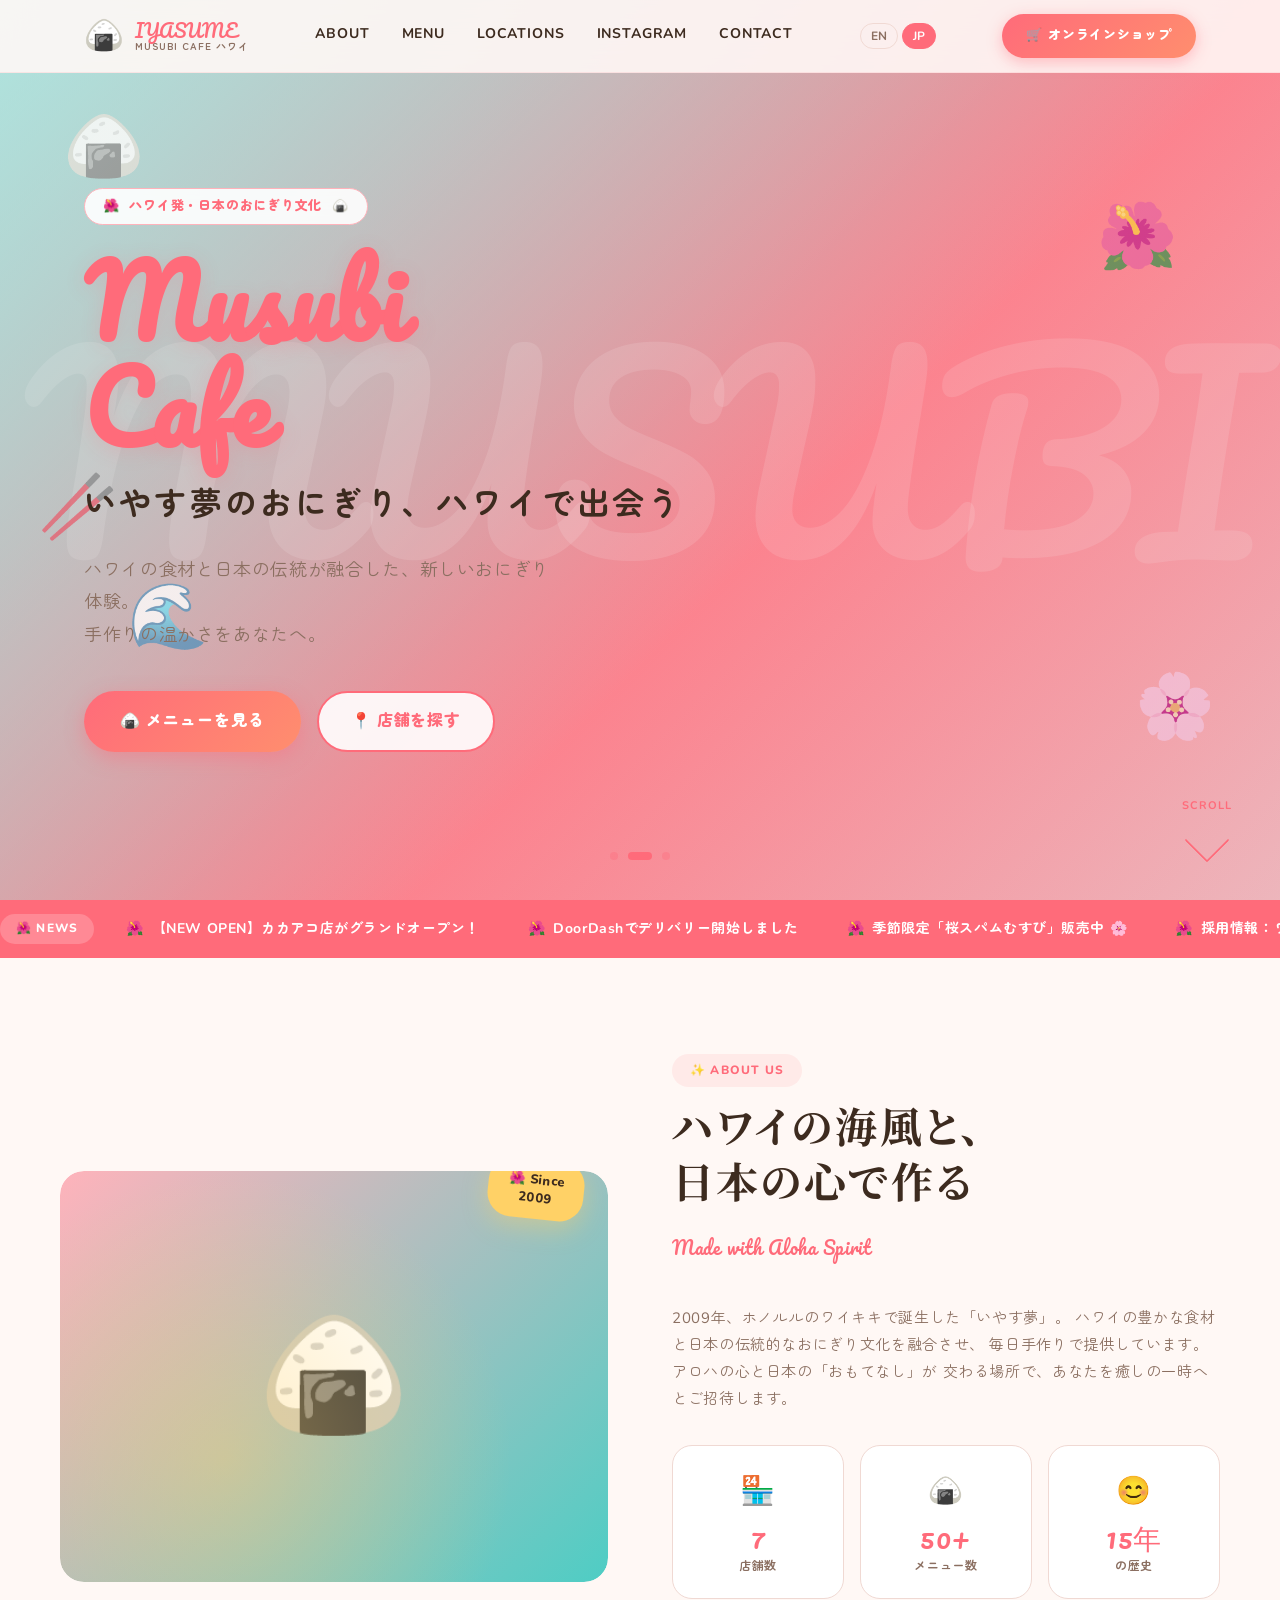
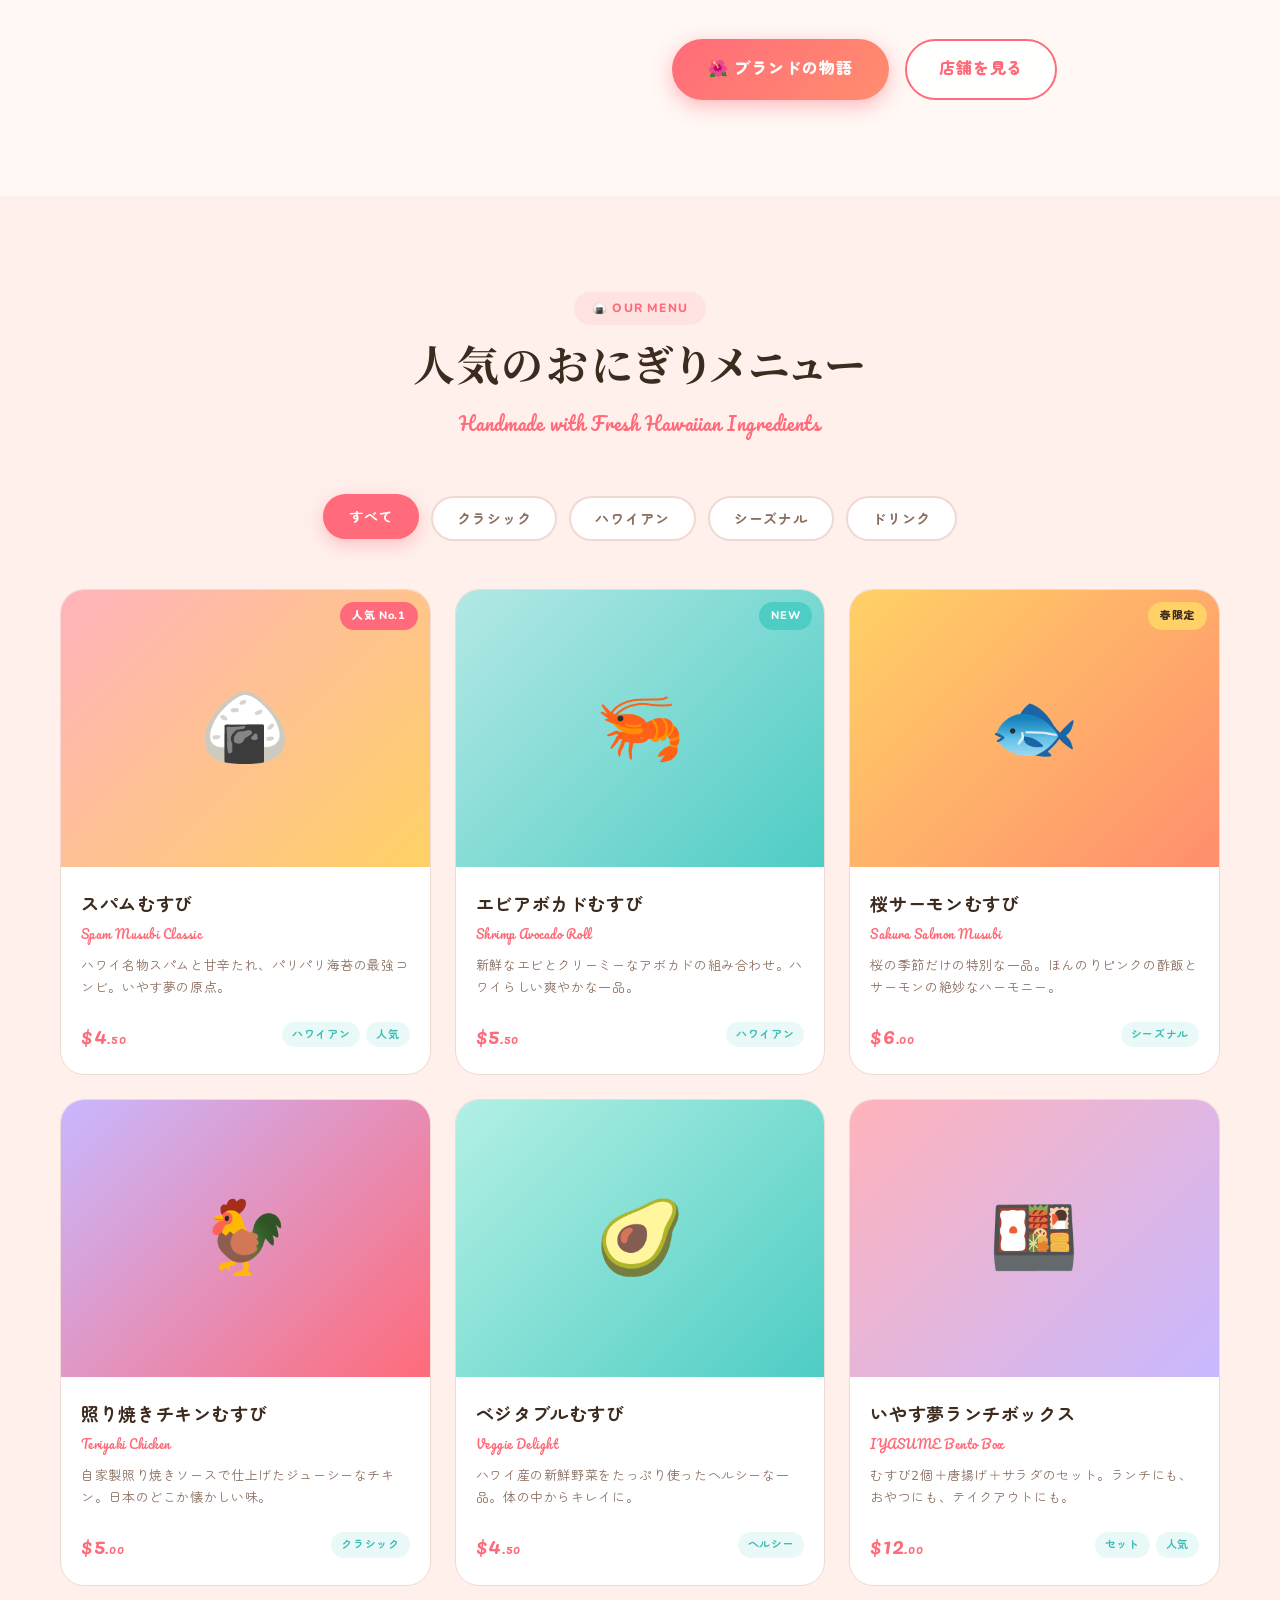
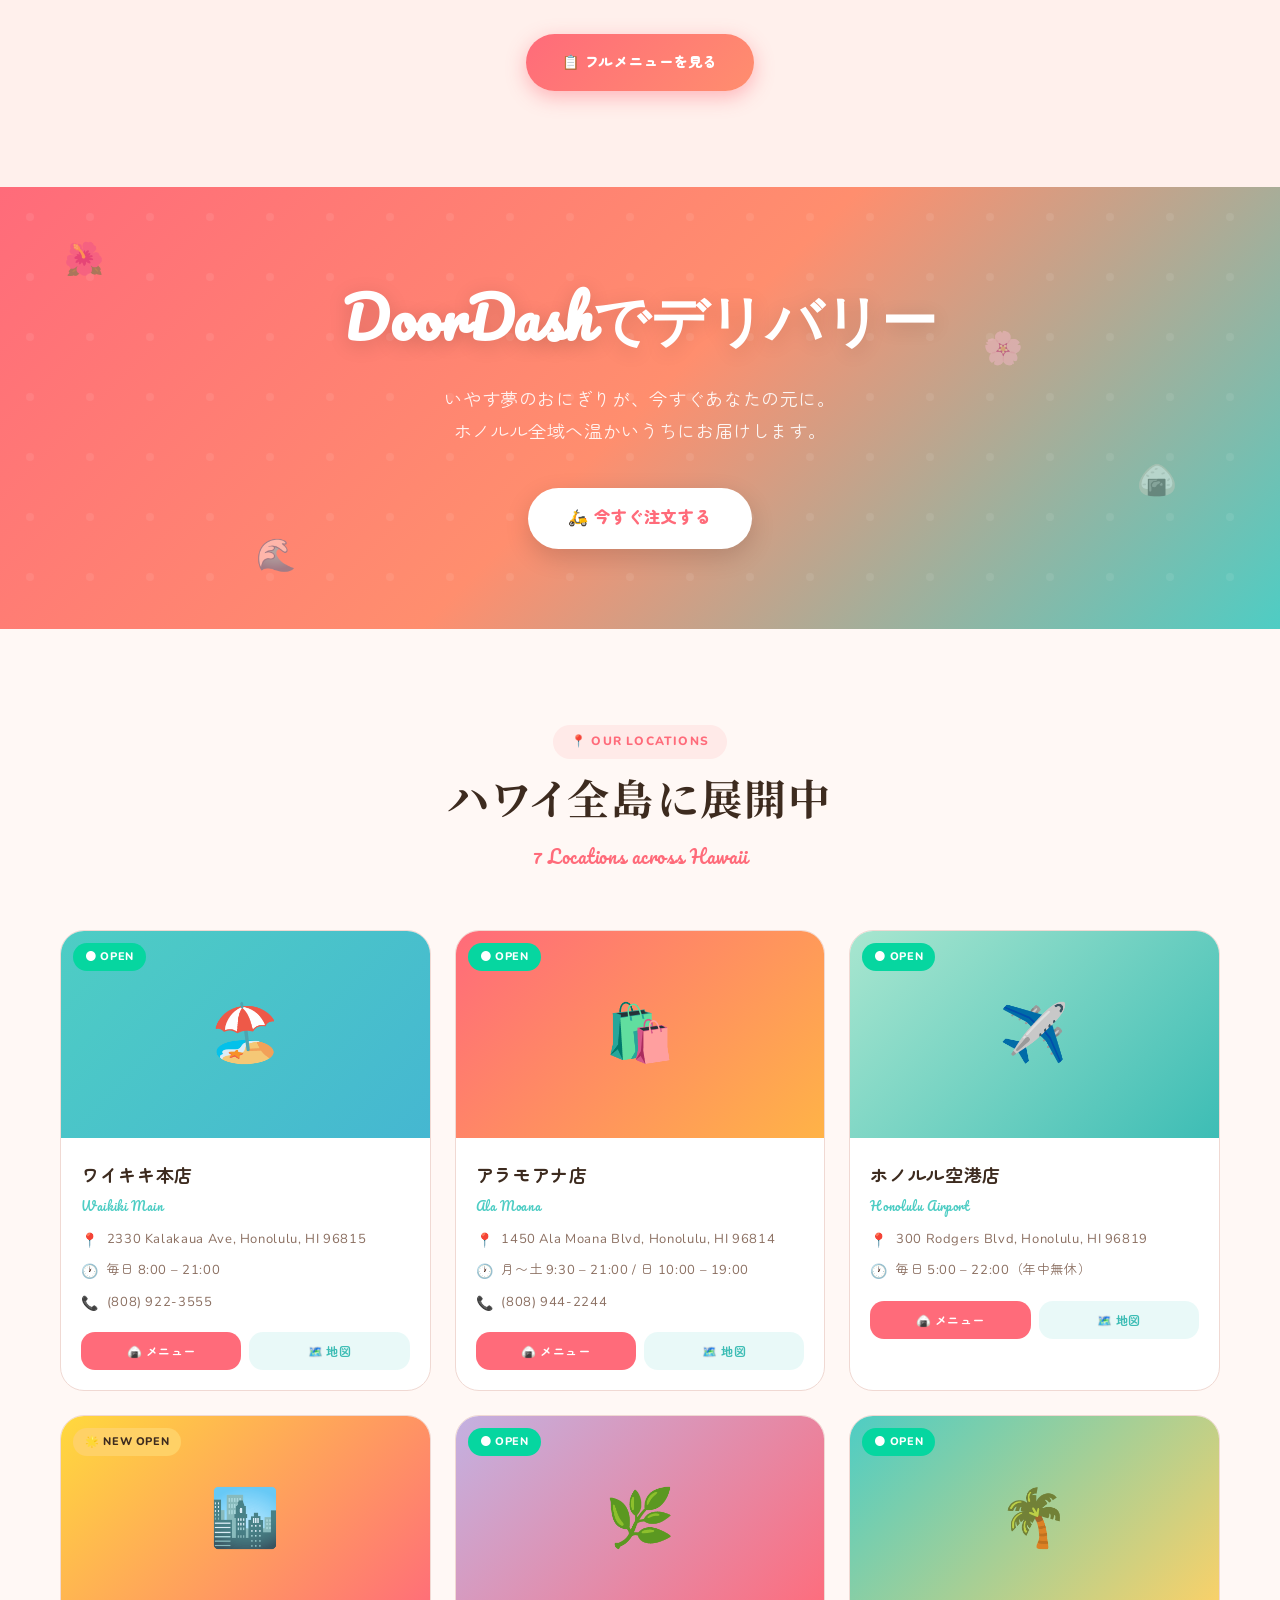
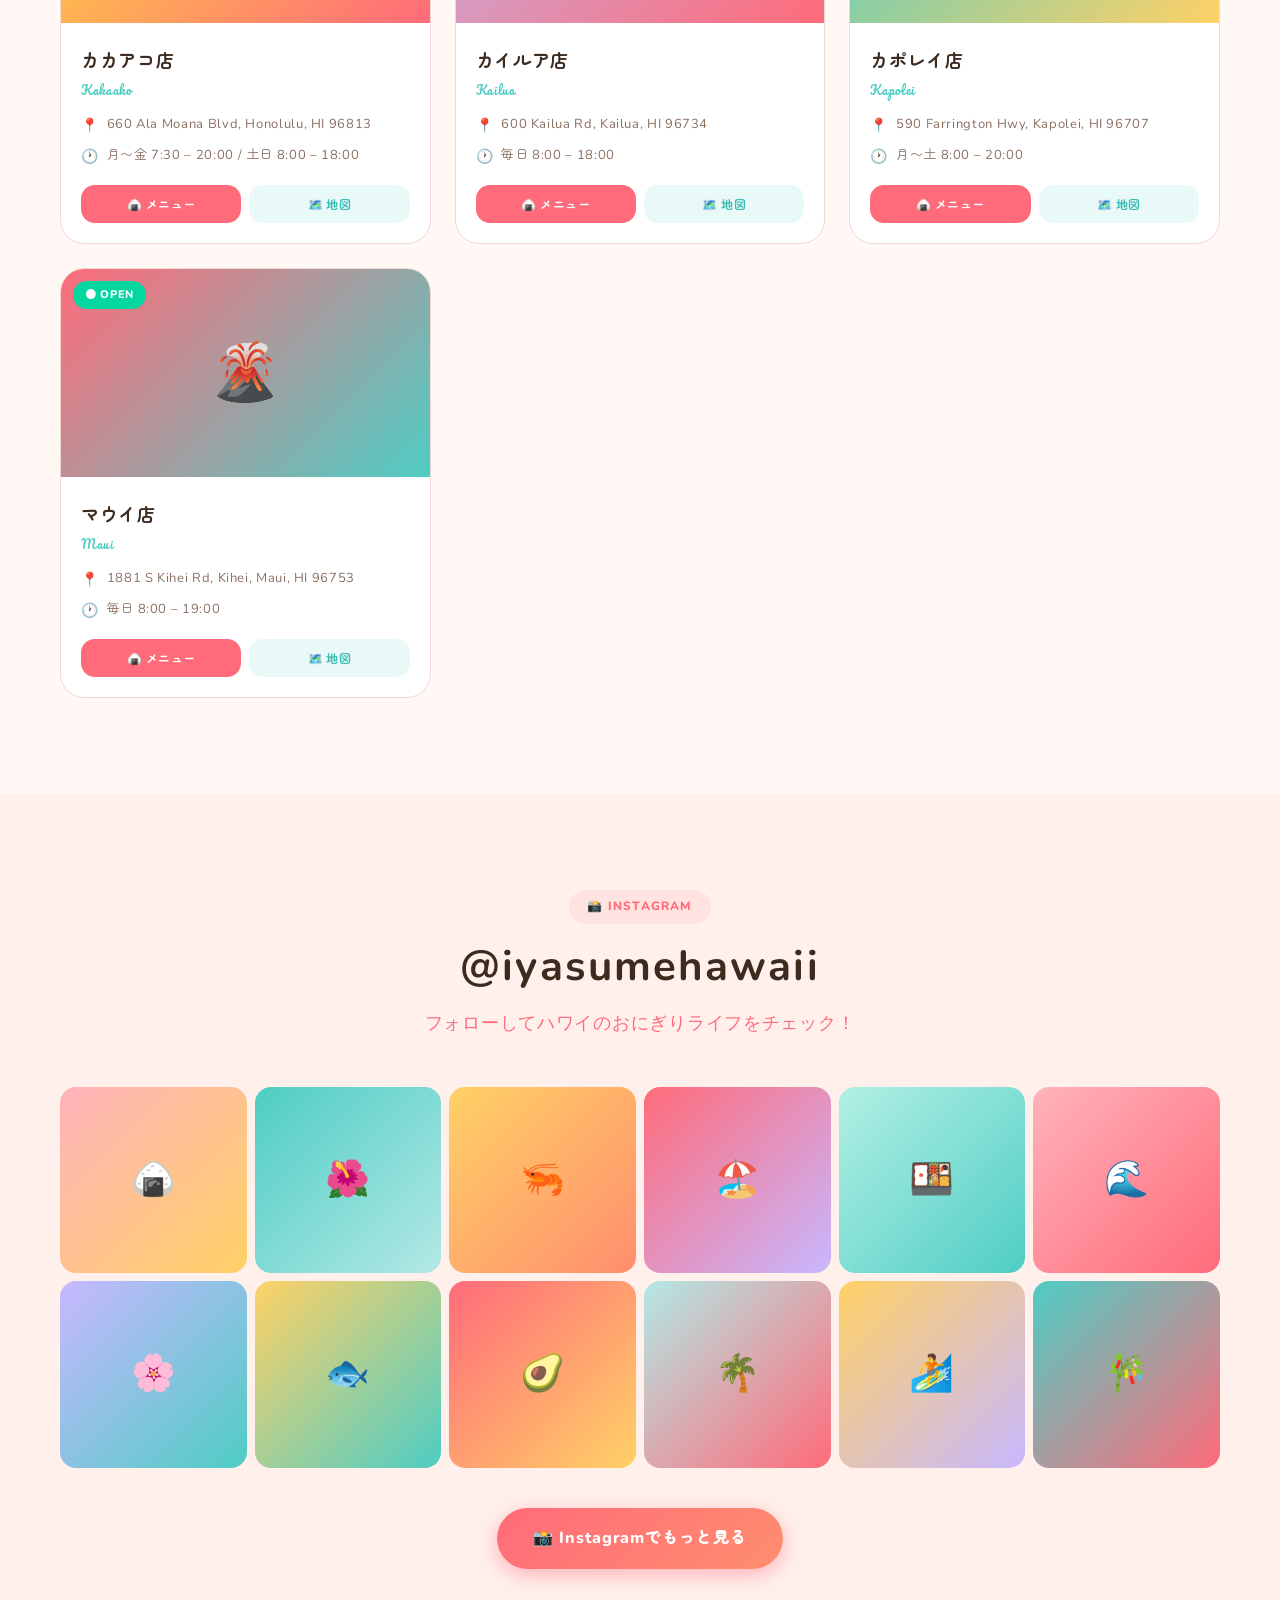
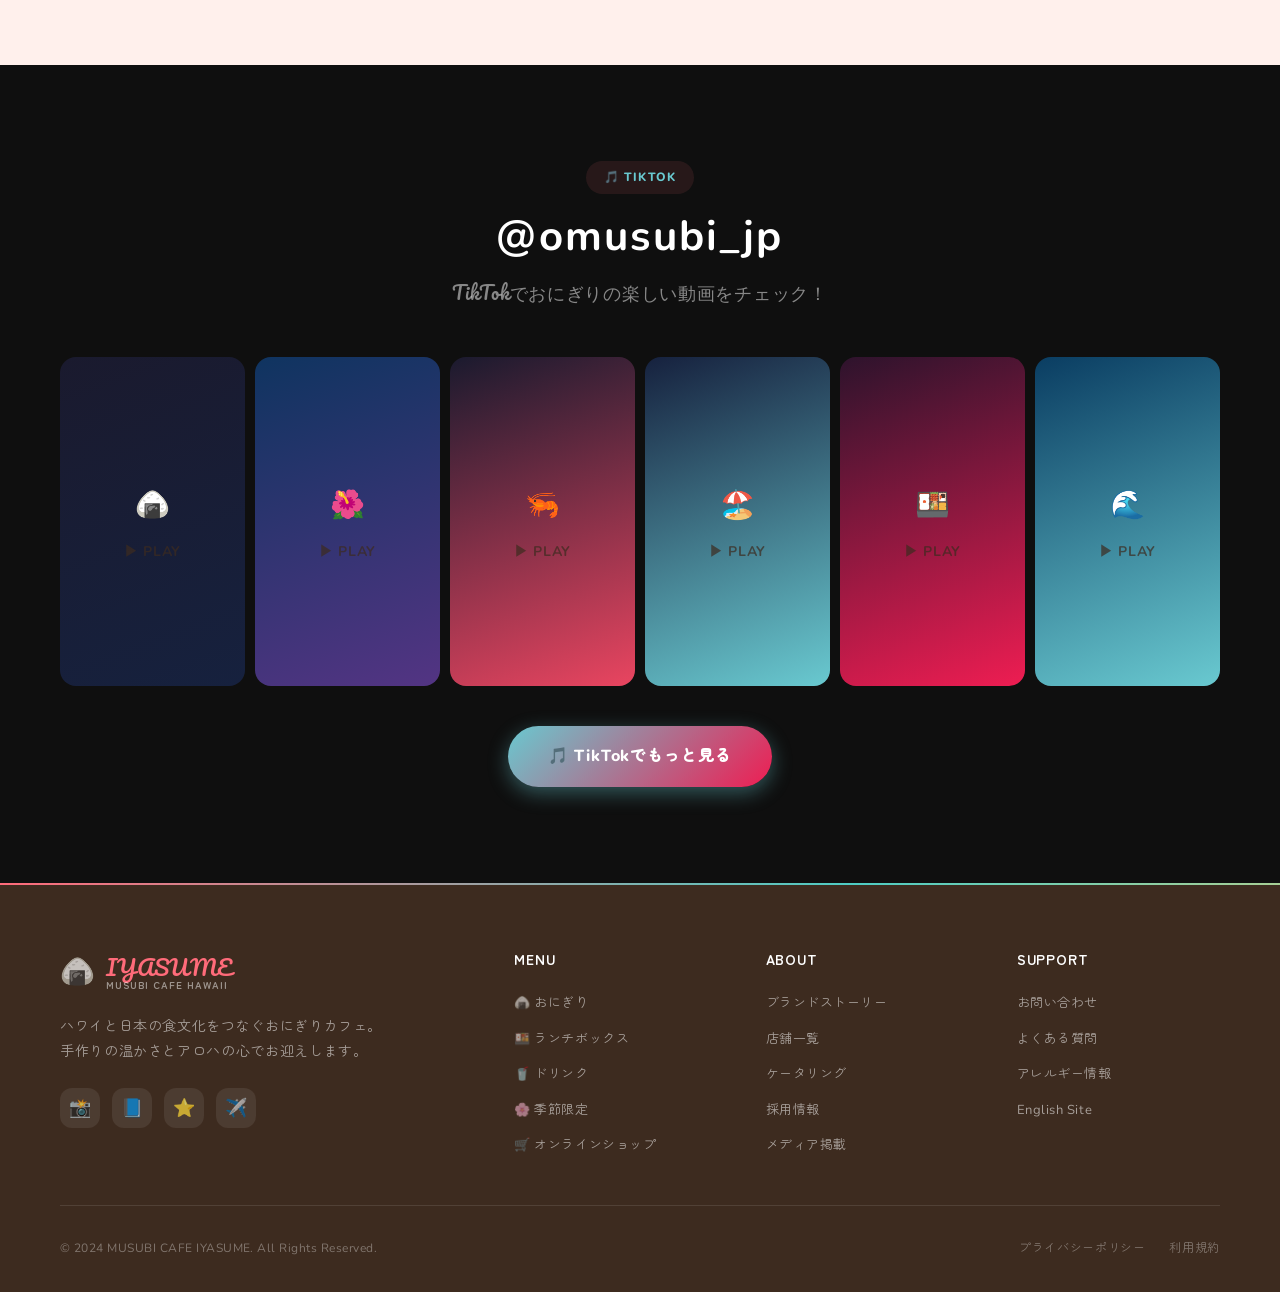
==== commit 6faa94a5: "add: TikTok section, update Instagram URL, implement EN/JP lang switch - Add TikTok section below In" ====
--- a/index.html
+++ b/index.html
@@ -311,14 +311,16 @@
       display: none;
       position: fixed;
       inset: 72px 0 0 0;
-      background: rgba(255, 248, 245, 0.98);
-      backdrop-filter: blur(16px);
+      background: #FFF8F5;
+      border-top: 2px solid var(--border);
+      box-shadow: 0 8px 32px rgba(255,107,122,0.12);
       z-index: 99;
-      padding: 32px 24px;
+      padding: 32px 24px 48px;
       flex-direction: column;
-      gap: 24px;
+      gap: 8px;
       transform: translateX(100%);
       transition: transform 0.4s var(--ease-bounce);
+      overflow-y: auto;
     }
     .mobile-menu.open { transform: translateX(0); }
     .mobile-menu .nav-link {
@@ -1174,6 +1176,87 @@
     .ig10 { background: linear-gradient(135deg, #B3E8E5, #FF6B7A); }
     .ig11 { background: linear-gradient(135deg, #FFD166, #C8B8FF); }
     .ig12 { background: linear-gradient(135deg, #4ECDC4, #FF6B7A); }
+
+    /* =============================================
+       TikTok Section
+    ============================================= */
+    .tiktok {
+      background: #0f0f0f;
+      text-align: center;
+    }
+    .tiktok .section-tag { color: #69C9D0; }
+    .tiktok .section-title { color: #fff; }
+    .tiktok .section-title-en { color: rgba(255,255,255,0.5); }
+    .tiktok-grid {
+      display: grid;
+      grid-template-columns: repeat(6, 1fr);
+      gap: 10px;
+      margin-bottom: 40px;
+    }
+    .tiktok-item {
+      aspect-ratio: 9/16;
+      border-radius: 16px;
+      overflow: hidden;
+      cursor: pointer;
+      position: relative;
+      transition: all 0.35s var(--ease-bounce);
+    }
+    .tiktok-item:hover {
+      transform: scale(1.08) rotate(-1deg);
+      z-index: 2;
+      box-shadow: 0 12px 32px rgba(105,201,208,0.3);
+    }
+    .tiktok-item-inner {
+      width: 100%; height: 100%;
+      display: flex;
+      flex-direction: column;
+      align-items: center;
+      justify-content: center;
+      gap: 8px;
+      font-size: 28px;
+    }
+    .tiktok-item-inner span.tiktok-play {
+      font-size: 14px;
+      font-weight: 700;
+      letter-spacing: 0.04em;
+      opacity: 0.7;
+    }
+    .tiktok-overlay {
+      position: absolute;
+      inset: 0;
+      background: rgba(105,201,208,0);
+      display: flex;
+      align-items: center;
+      justify-content: center;
+      transition: background 0.3s;
+    }
+    .tiktok-overlay-icon {
+      opacity: 0;
+      font-size: 32px;
+      color: #fff;
+      transition: opacity 0.3s;
+    }
+    .tiktok-item:hover .tiktok-overlay { background: rgba(0,0,0,0.45); }
+    .tiktok-item:hover .tiktok-overlay-icon { opacity: 1; }
+
+    .tt1  { background: linear-gradient(160deg, #1a1a2e, #16213e); }
+    .tt2  { background: linear-gradient(160deg, #0f3460, #533483); }
+    .tt3  { background: linear-gradient(160deg, #1a1a2e, #e94560); }
+    .tt4  { background: linear-gradient(160deg, #16213e, #69C9D0); }
+    .tt5  { background: linear-gradient(160deg, #2d132c, #EE1D52); }
+    .tt6  { background: linear-gradient(160deg, #0a3d62, #69C9D0); }
+
+    @media (max-width: 1024px) {
+      .tiktok-grid { grid-template-columns: repeat(4, 1fr); }
+      .tiktok-grid .tiktok-item:nth-child(n+5) { display: none; }
+    }
+    @media (max-width: 768px) {
+      .tiktok-grid { grid-template-columns: repeat(3, 1fr); }
+      .tiktok-grid .tiktok-item:nth-child(n+4) { display: none; }
+    }
+    @media (max-width: 480px) {
+      .tiktok-grid { gap: 6px; }
+    }
 
     /* =============================================
        Footer
@@ -1386,8 +1469,8 @@
       </nav>
 
       <div class="lang-switch">
-        <button class="lang-btn">EN</button>
-        <button class="lang-btn active">JP</button>
+        <button class="lang-btn" data-lang="en">EN</button>
+        <button class="lang-btn active" data-lang="jp">JP</button>
       </div>
 
       <a href="#menu" class="header-cta">🛒 オンラインショップ</a>
@@ -1430,18 +1513,18 @@
     <div class="hero-overlay"></div>
 
     <div class="hero-content">
-      <div class="hero-badge">
+      <div class="hero-badge" data-en="🌺 &nbsp;Born in Hawaii, Rooted in Japan&nbsp; 🍙">
         🌺 &nbsp;ハワイ発・日本のおにぎり文化 &nbsp;🍙
       </div>
       <h1 class="hero-title">Musubi<br>Cafe</h1>
-      <p class="hero-title-jp">いやす夢のおにぎり、ハワイで出会う</p>
-      <p class="hero-desc">
+      <p class="hero-title-jp" data-en="Hawaiian Onigiri, a New Experience">いやす夢のおにぎり、ハワイで出会う</p>
+      <p class="hero-desc" data-en="A new onigiri experience where Hawaiian ingredients meet Japanese tradition.<br>Handmade warmth, just for you.">
         ハワイの食材と日本の伝統が融合した、新しいおにぎり体験。<br>
         手作りの温かさをあなたへ。
       </p>
       <div class="hero-ctas">
-        <a href="#menu" class="btn-primary">🍙 メニューを見る</a>
-        <a href="#locations" class="btn-secondary">📍 店舗を探す</a>
+        <a href="#menu" class="btn-primary" data-en="🍙 See Menu">🍙 メニューを見る</a>
+        <a href="#locations" class="btn-secondary" data-en="📍 Find a Store">📍 店舗を探す</a>
       </div>
     </div>
 
@@ -1494,12 +1577,12 @@
         </div>
 
         <div class="about-text">
-          <div class="section-tag reveal">✨ ABOUT US</div>
-          <h2 class="section-title reveal reveal-delay-1">
+          <div class="section-tag reveal" data-en="✨ ABOUT US">✨ ABOUT US</div>
+          <h2 class="section-title reveal reveal-delay-1" data-en="Made with Hawaiian Breeze<br>and Japanese Heart">
             ハワイの海風と、<br>日本の心で作る
           </h2>
           <p class="section-title-en reveal reveal-delay-2">Made with Aloha Spirit</p>
-          <p class="about-desc reveal reveal-delay-2">
+          <p class="about-desc reveal reveal-delay-2" data-en="Born in Waikiki, Honolulu in 2009, IYASUME blends the rich flavors of Hawaii with the traditional Japanese onigiri culture — handmade fresh every day. Where the Aloha spirit meets Japanese omotenashi, we invite you to a moment of comfort.">
             2009年、ホノルルのワイキキで誕生した「いやす夢」。
             ハワイの豊かな食材と日本の伝統的なおにぎり文化を融合させ、
             毎日手作りで提供しています。アロハの心と日本の「おもてなし」が
@@ -1525,8 +1608,8 @@
           </div>
 
           <div class="reveal reveal-delay-4" style="display:flex;gap:16px;flex-wrap:wrap">
-            <a href="#" class="btn-primary">🌺 ブランドの物語</a>
-            <a href="#locations" class="btn-secondary">店舗を見る</a>
+            <a href="#" class="btn-primary" data-en="🌺 Our Story">🌺 ブランドの物語</a>
+            <a href="#locations" class="btn-secondary" data-en="See Locations">店舗を見る</a>
           </div>
         </div>
       </div>
@@ -1539,8 +1622,8 @@
   <section class="section menu" id="menu">
     <div class="section-inner">
       <div class="menu-header">
-        <div class="section-tag reveal">🍙 OUR MENU</div>
-        <h2 class="section-title reveal reveal-delay-1">人気のおにぎりメニュー</h2>
+        <div class="section-tag reveal" data-en="🍙 OUR MENU">🍙 OUR MENU</div>
+        <h2 class="section-title reveal reveal-delay-1" data-en="Our Popular Onigiri Menu">人気のおにぎりメニュー</h2>
         <p class="section-title-en reveal reveal-delay-2">Handmade with Fresh Hawaiian Ingredients</p>
       </div>
 
@@ -1679,12 +1762,12 @@
     </div>
     <div class="section-inner">
       <div class="reveal">
-        <h2 class="highlight-title">DoorDashでデリバリー</h2>
-        <p class="highlight-desc">
+        <h2 class="highlight-title" data-en="Delivery via DoorDash">DoorDashでデリバリー</h2>
+        <p class="highlight-desc" data-en="IYASUME onigiri delivered right to you.<br>We deliver warm and fresh across all of Honolulu.">
           いやす夢のおにぎりが、今すぐあなたの元に。<br>
           ホノルル全域へ温かいうちにお届けします。
         </p>
-        <a href="#" class="btn-white">🛵 今すぐ注文する</a>
+        <a href="#" class="btn-white" data-en="🛵 Order Now">🛵 今すぐ注文する</a>
       </div>
     </div>
   </div>
@@ -1695,8 +1778,8 @@
   <section class="section locations" id="locations">
     <div class="section-inner">
       <div class="locations-header">
-        <div class="section-tag reveal">📍 OUR LOCATIONS</div>
-        <h2 class="section-title reveal reveal-delay-1">ハワイ全島に展開中</h2>
+        <div class="section-tag reveal" data-en="📍 OUR LOCATIONS">📍 OUR LOCATIONS</div>
+        <h2 class="section-title reveal reveal-delay-1" data-en="Across the Hawaiian Islands">ハワイ全島に展開中</h2>
         <p class="section-title-en reveal reveal-delay-2">7 Locations across Hawaii</p>
       </div>
 
@@ -1892,9 +1975,9 @@
   ============================================= -->
   <section class="section instagram" id="instagram">
     <div class="section-inner">
-      <div class="section-tag reveal" style="justify-content:center">📸 INSTAGRAM</div>
+      <div class="section-tag reveal" style="justify-content:center" data-en="📸 INSTAGRAM">📸 INSTAGRAM</div>
       <h2 class="section-title reveal reveal-delay-1">@iyasumehawaii</h2>
-      <p class="section-title-en reveal reveal-delay-2" style="margin-bottom:48px">
+      <p class="section-title-en reveal reveal-delay-2" style="margin-bottom:48px" data-en="Follow us for daily Hawaiian onigiri life!">
         フォローしてハワイのおにぎりライフをチェック！
       </p>
 
@@ -1914,8 +1997,40 @@
       </div>
 
       <div class="reveal" style="margin-top:40px">
-        <a href="https://instagram.com/iyasumehawaii" class="btn-primary">
+        <a href="https://www.instagram.com/omusubi_jp_/" target="_blank" rel="noopener" class="btn-primary" data-en="📸 See More on Instagram">
           📸 Instagramでもっと見る
+        </a>
+      </div>
+    </div>
+  </section>
+
+  <!-- =============================================
+       TIKTOK
+  ============================================= -->
+  <section class="section tiktok" id="tiktok">
+    <div class="section-inner">
+      <div class="section-tag reveal" style="justify-content:center" data-en="🎵 TIKTOK">🎵 TIKTOK</div>
+      <h2 class="section-title reveal reveal-delay-1">@omusubi_jp</h2>
+      <p class="section-title-en reveal reveal-delay-2" style="margin-bottom:48px" data-en="Watch our fun onigiri videos on TikTok!">
+        TikTokでおにぎりの楽しい動画をチェック！
+      </p>
+
+      <div class="tiktok-grid reveal reveal-delay-2">
+        <div class="tiktok-item tt1"><div class="tiktok-item-inner">🍙<span class="tiktok-play">▶ PLAY</span></div><div class="tiktok-overlay"><span class="tiktok-overlay-icon">▶</span></div></div>
+        <div class="tiktok-item tt2"><div class="tiktok-item-inner">🌺<span class="tiktok-play">▶ PLAY</span></div><div class="tiktok-overlay"><span class="tiktok-overlay-icon">▶</span></div></div>
+        <div class="tiktok-item tt3"><div class="tiktok-item-inner">🦐<span class="tiktok-play">▶ PLAY</span></div><div class="tiktok-overlay"><span class="tiktok-overlay-icon">▶</span></div></div>
+        <div class="tiktok-item tt4"><div class="tiktok-item-inner">🏖️<span class="tiktok-play">▶ PLAY</span></div><div class="tiktok-overlay"><span class="tiktok-overlay-icon">▶</span></div></div>
+        <div class="tiktok-item tt5"><div class="tiktok-item-inner">🍱<span class="tiktok-play">▶ PLAY</span></div><div class="tiktok-overlay"><span class="tiktok-overlay-icon">▶</span></div></div>
+        <div class="tiktok-item tt6"><div class="tiktok-item-inner">🌊<span class="tiktok-play">▶ PLAY</span></div><div class="tiktok-overlay"><span class="tiktok-overlay-icon">▶</span></div></div>
+      </div>
+
+      <div class="reveal" style="margin-top:40px">
+        <a href="https://www.tiktok.com/@omusubi_jp" target="_blank" rel="noopener"
+           style="display:inline-flex;align-items:center;gap:10px;background:linear-gradient(135deg,#69C9D0,#EE1D52);color:#fff;padding:16px 40px;border-radius:var(--radius-pill);font-size:16px;font-weight:800;letter-spacing:0.06em;box-shadow:0 6px 20px rgba(105,201,208,0.4);transition:all 0.35s var(--ease-bounce);"
+           data-en="🎵 Watch More on TikTok"
+           onmouseover="this.style.transform='translateY(-4px) scale(1.04)';this.style.boxShadow='0 12px 32px rgba(105,201,208,0.5)'"
+           onmouseout="this.style.transform='';this.style.boxShadow='0 6px 20px rgba(105,201,208,0.4)'">
+          🎵 TikTokでもっと見る
         </a>
       </div>
     </div>
@@ -2161,14 +2276,52 @@
     });
 
     // =============================================
-    // Lang switch
+    // Lang switch (EN ⇔ JP)
     // =============================================
-    document.querySelectorAll('.lang-btn').forEach(btn => {
-      btn.addEventListener('click', () => {
-        document.querySelectorAll('.lang-btn').forEach(b => b.classList.remove('active'));
-        btn.classList.add('active');
+    const JP_TEXTS = {
+      'header.cta':   '🛒 オンラインショップ',
+      'logo.sub':     'MUSUBI CAFE ハワイ',
+    };
+    const EN_TEXTS = {
+      'header.cta':   '🛒 Online Shop',
+      'logo.sub':     'MUSUBI CAFE HAWAII',
+    };
+
+    let currentLang = localStorage.getItem('iyasume-lang') || 'jp';
+
+    function applyLang(lang) {
+      currentLang = lang;
+      localStorage.setItem('iyasume-lang', lang);
+
+      /* data-en 属性を持つ要素を切り替え */
+      document.querySelectorAll('[data-en]').forEach(el => {
+        if (!el.dataset.jp) el.dataset.jp = el.innerHTML;
+        el.innerHTML = lang === 'en' ? el.dataset.en : el.dataset.jp;
       });
+
+      /* lang-btn の active 更新 */
+      document.querySelectorAll('.lang-btn').forEach(btn => {
+        btn.classList.toggle('active', btn.dataset.lang === lang);
+      });
+
+      /* html lang 属性 */
+      document.documentElement.lang = lang === 'en' ? 'en' : 'ja';
+
+      /* ロゴ・ヘッダーCTAの固定テキスト切り替え */
+      const logoSub = document.querySelector('.logo-sub');
+      if (logoSub) logoSub.textContent = lang === 'en' ? EN_TEXTS['logo.sub'] : JP_TEXTS['logo.sub'];
+      const cta = document.querySelector('.header-cta');
+      if (cta) cta.textContent = lang === 'en' ? EN_TEXTS['header.cta'] : JP_TEXTS['header.cta'];
+    }
+
+    document.addEventListener('click', (e) => {
+      const btn = e.target.closest('.lang-btn');
+      if (!btn || !btn.dataset.lang) return;
+      applyLang(btn.dataset.lang);
     });
+
+    /* ページ読み込み時に保存済み言語を適用 */
+    if (currentLang === 'en') applyLang('en');
   </script>
 </body>
 </html>
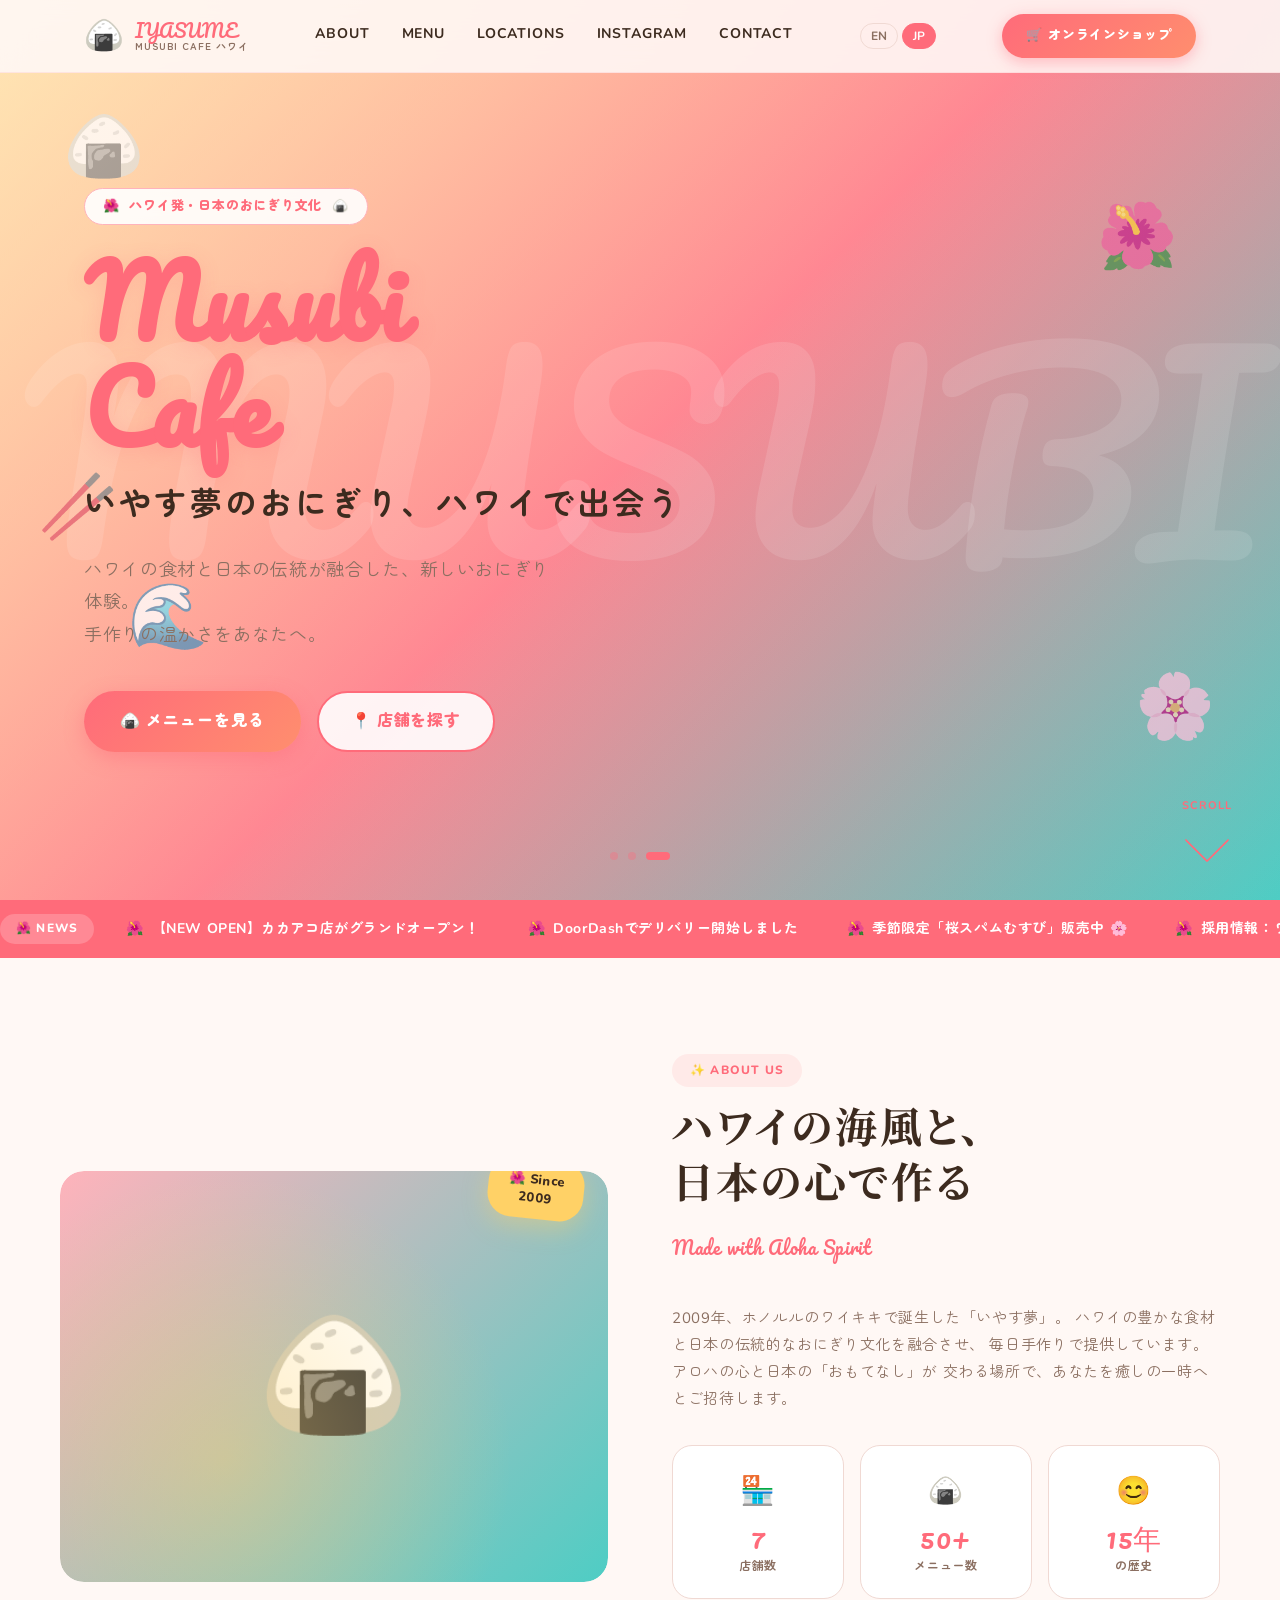
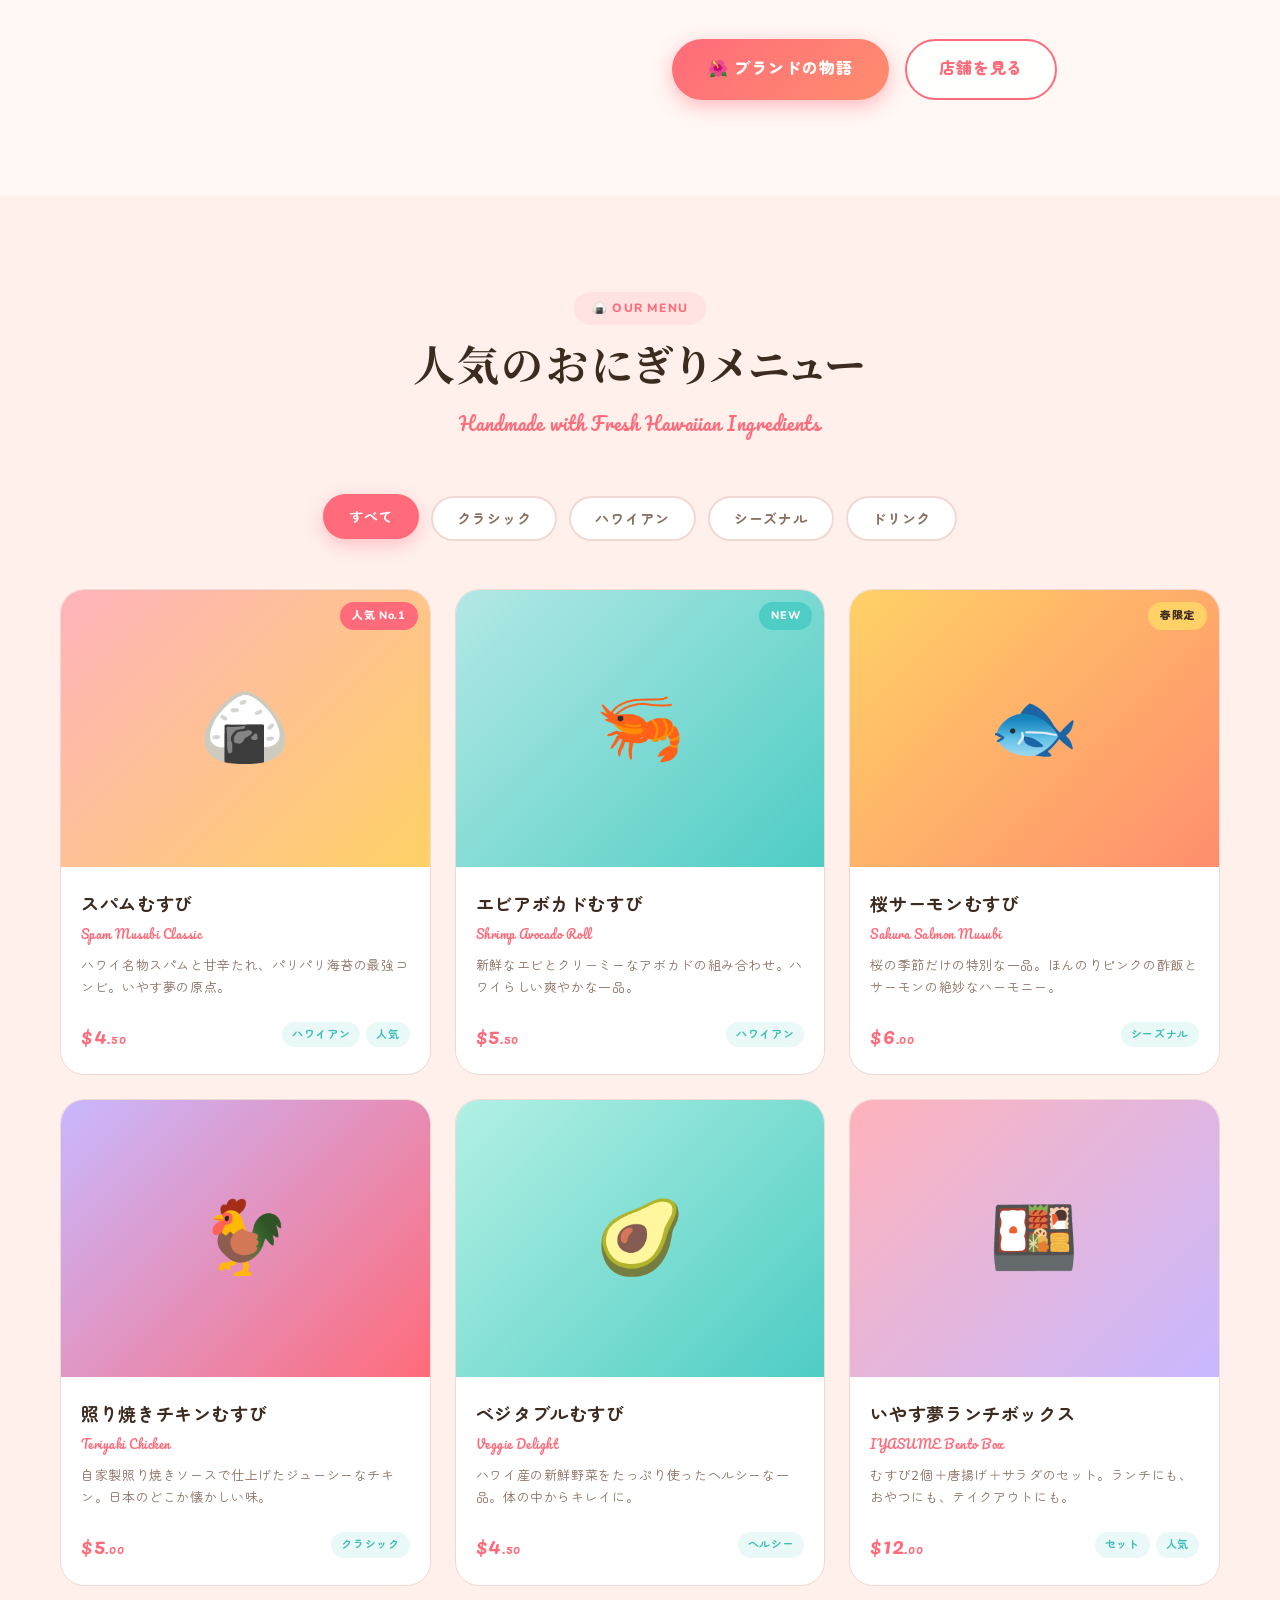
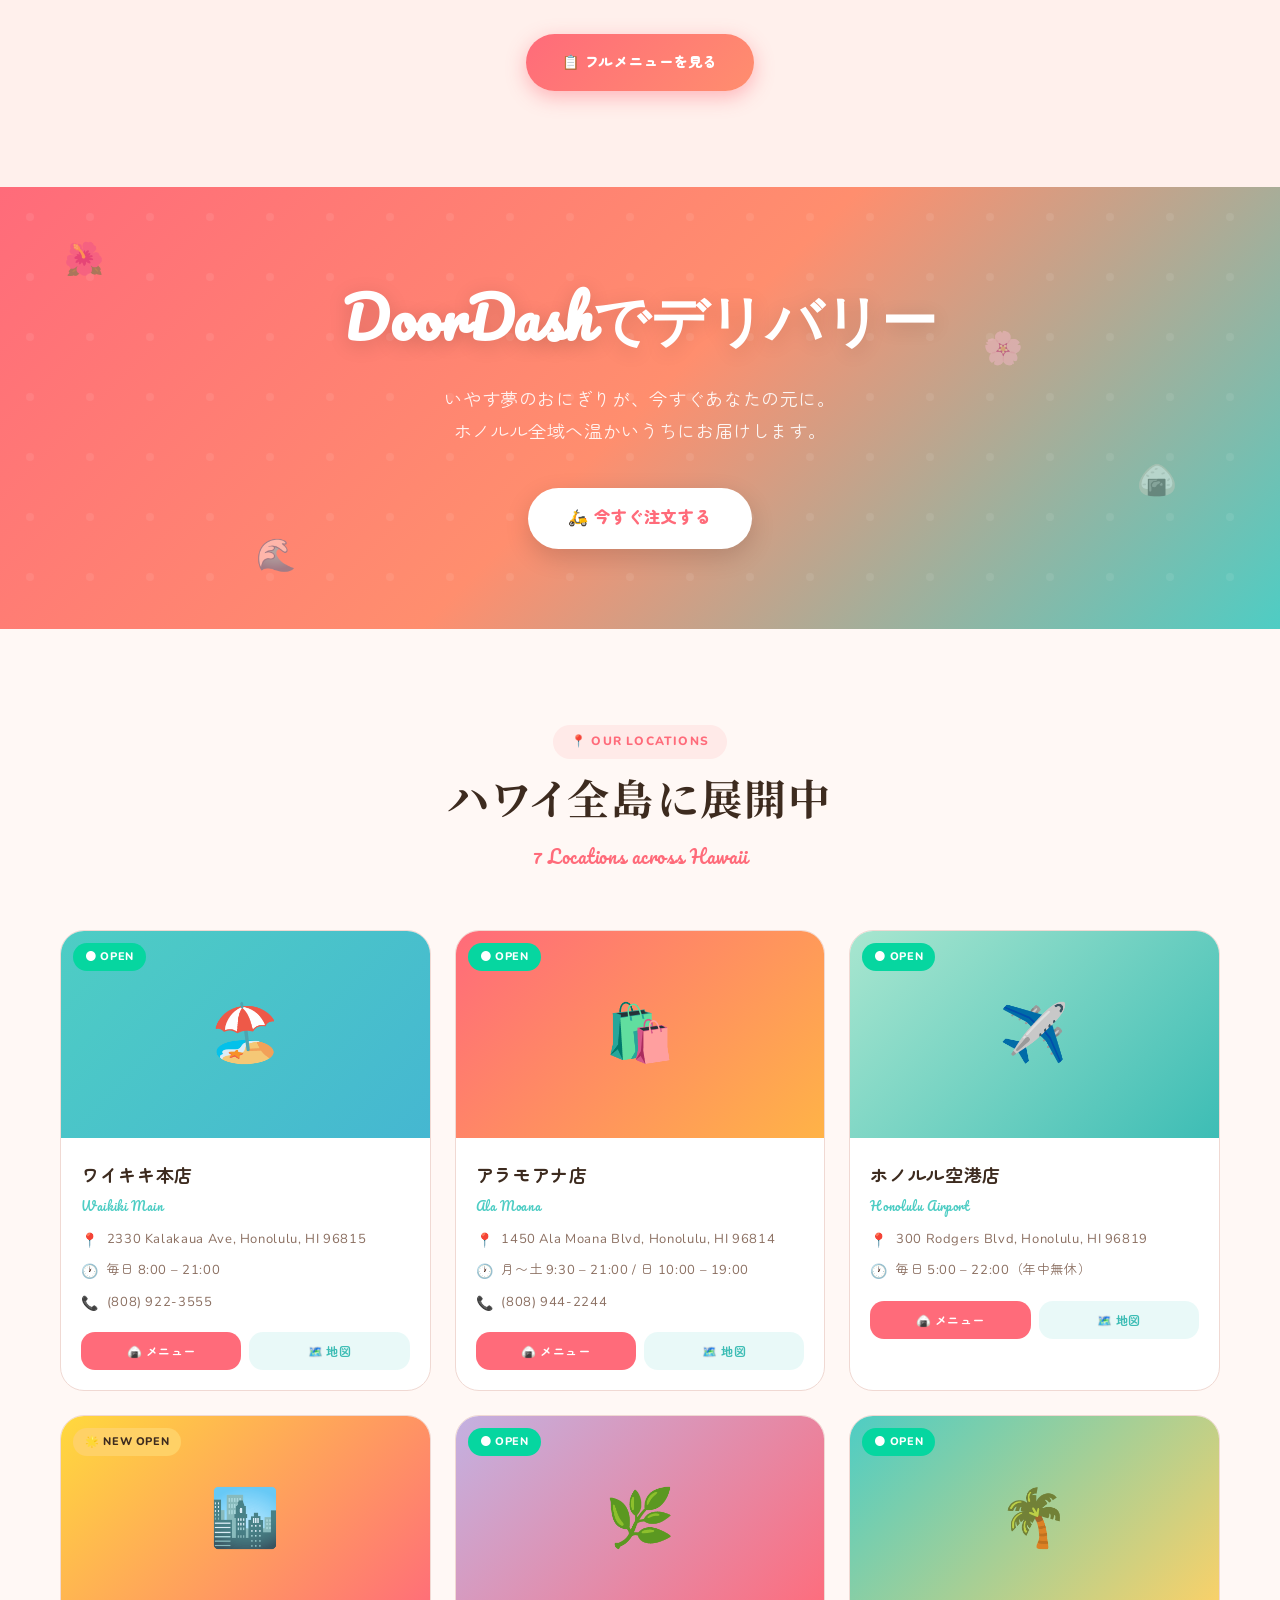
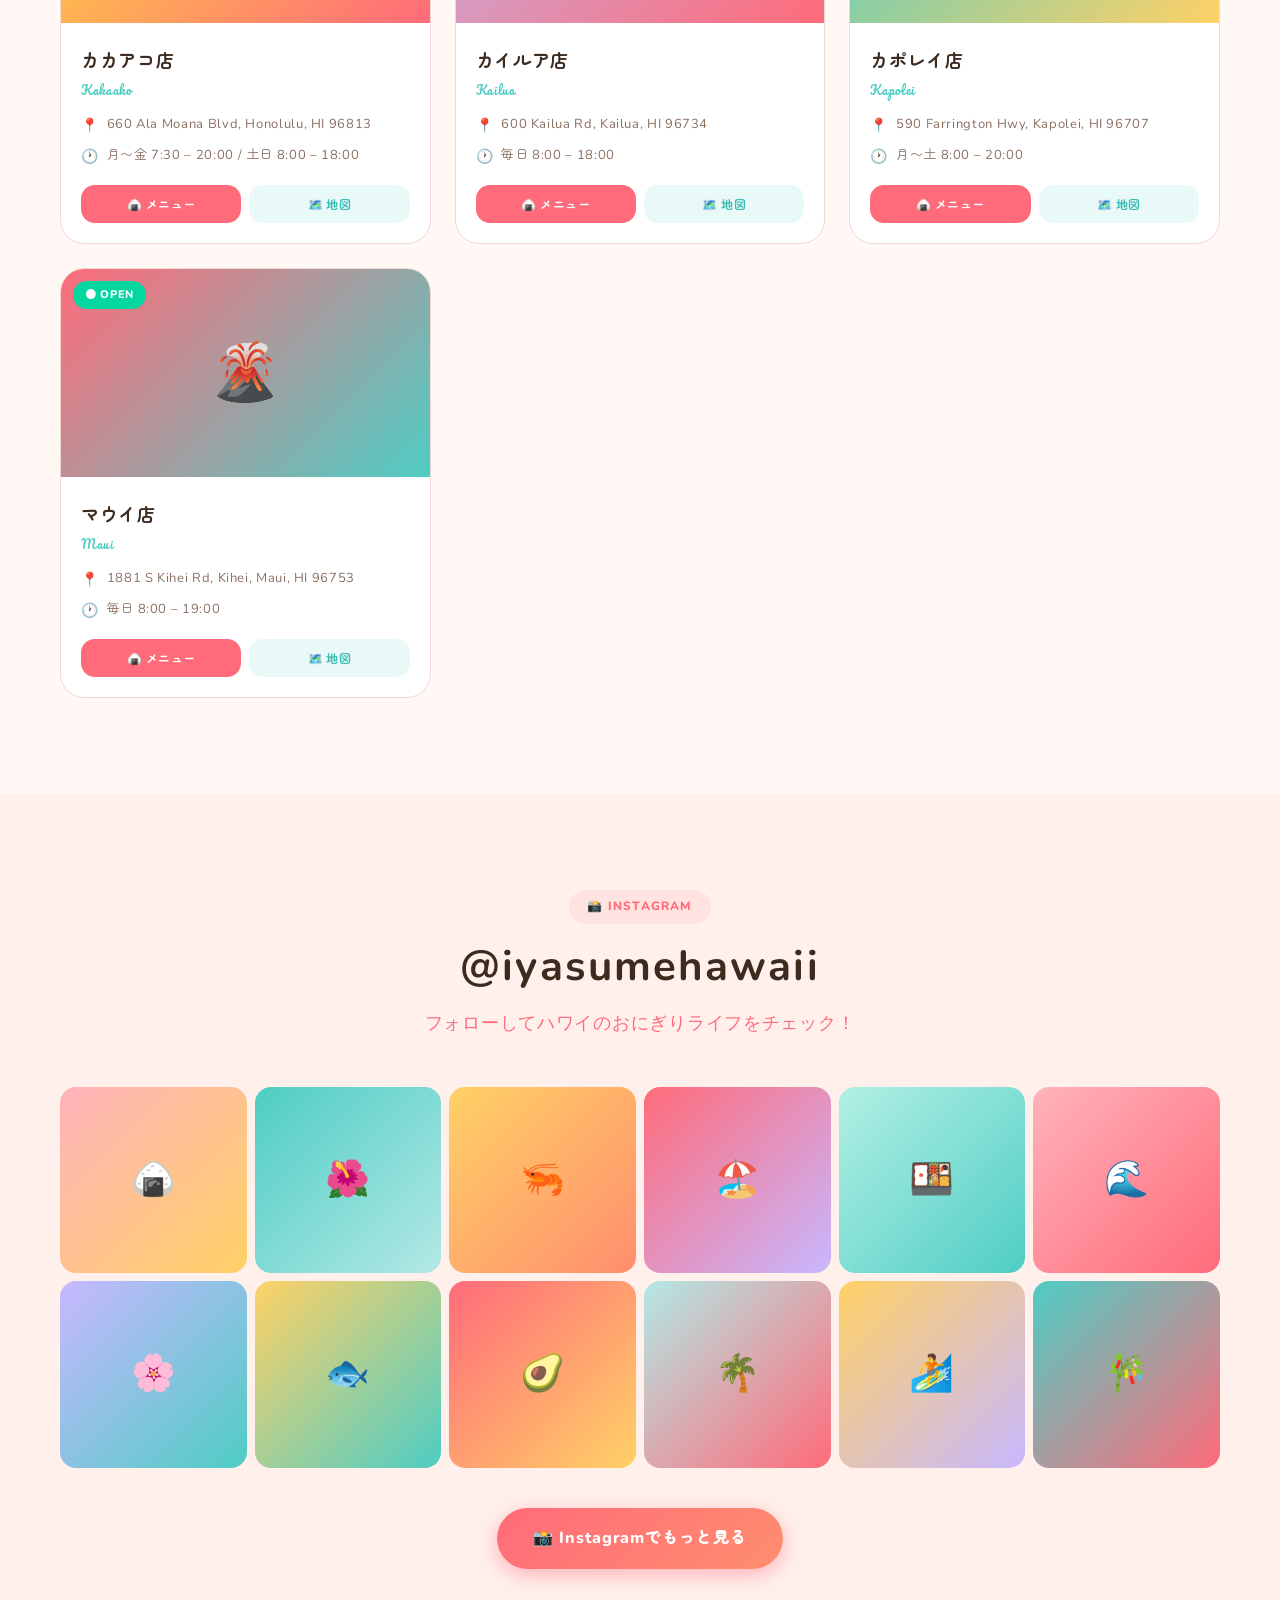
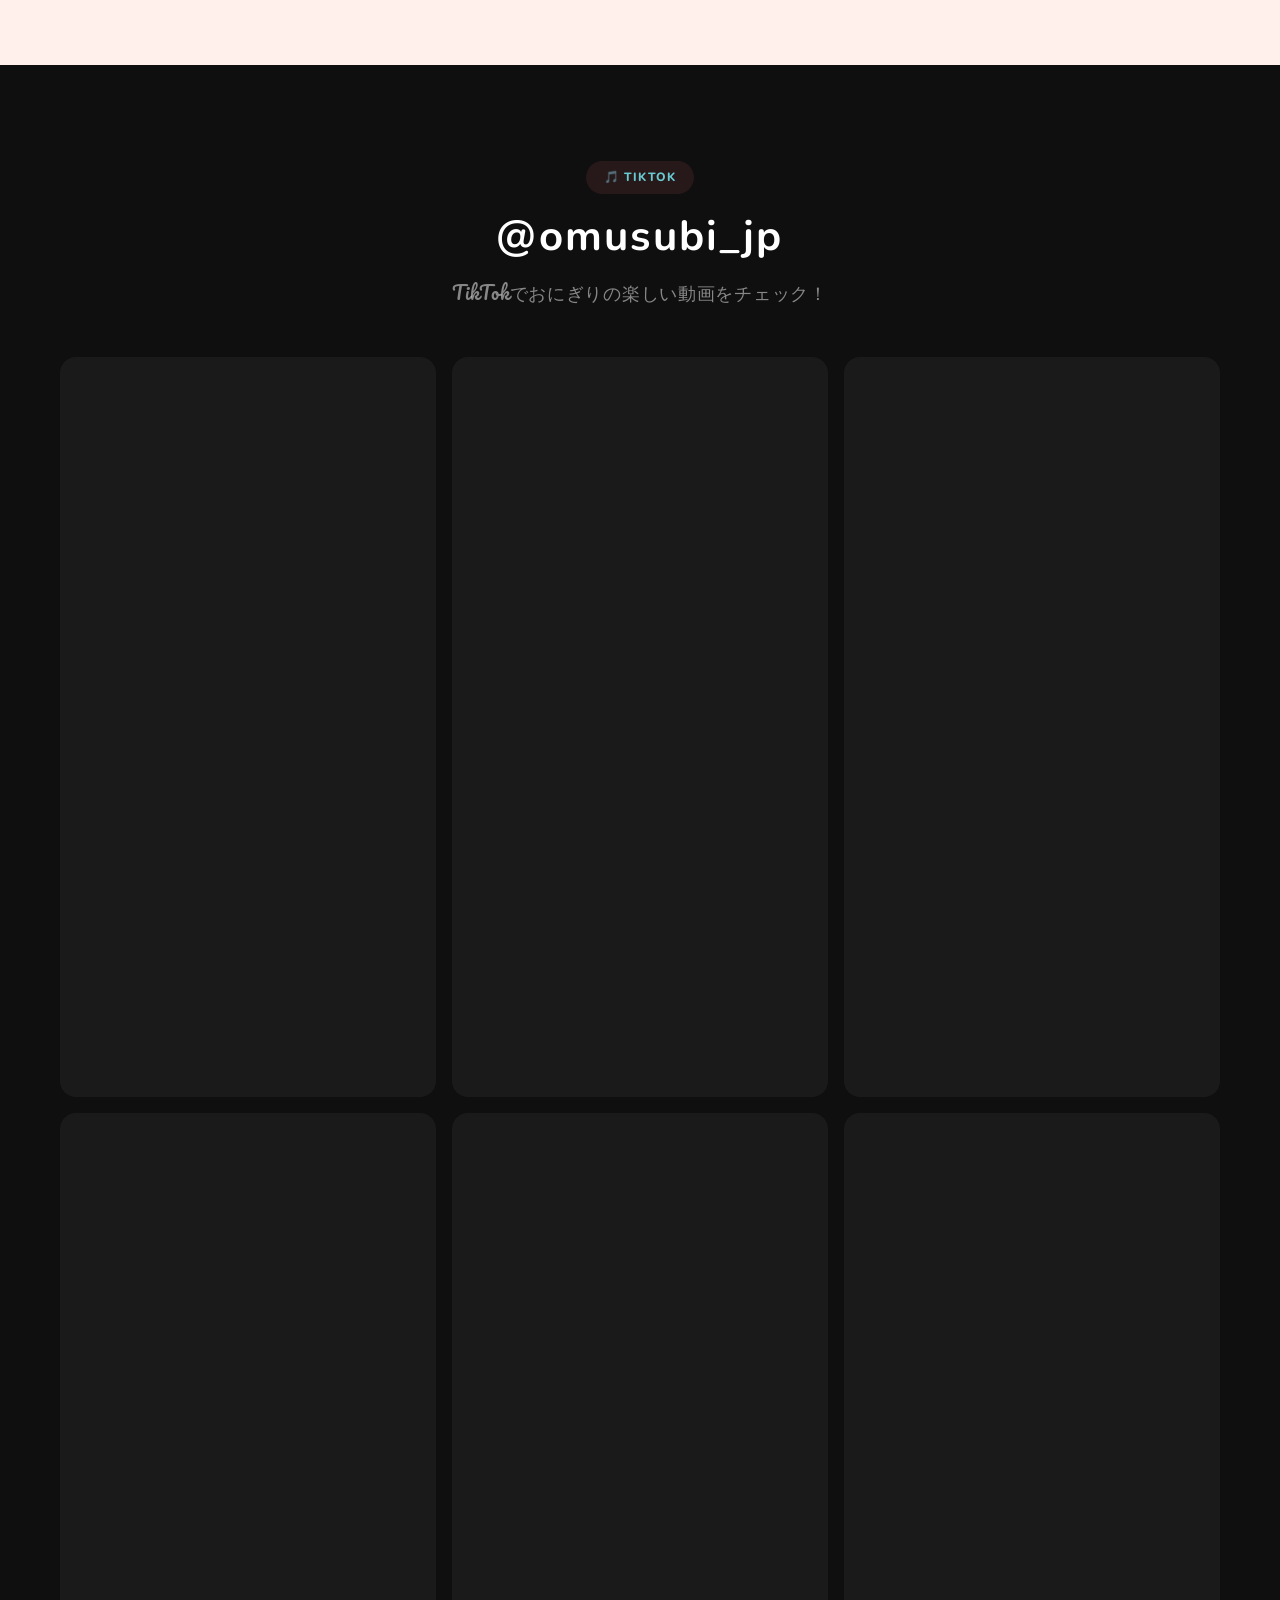
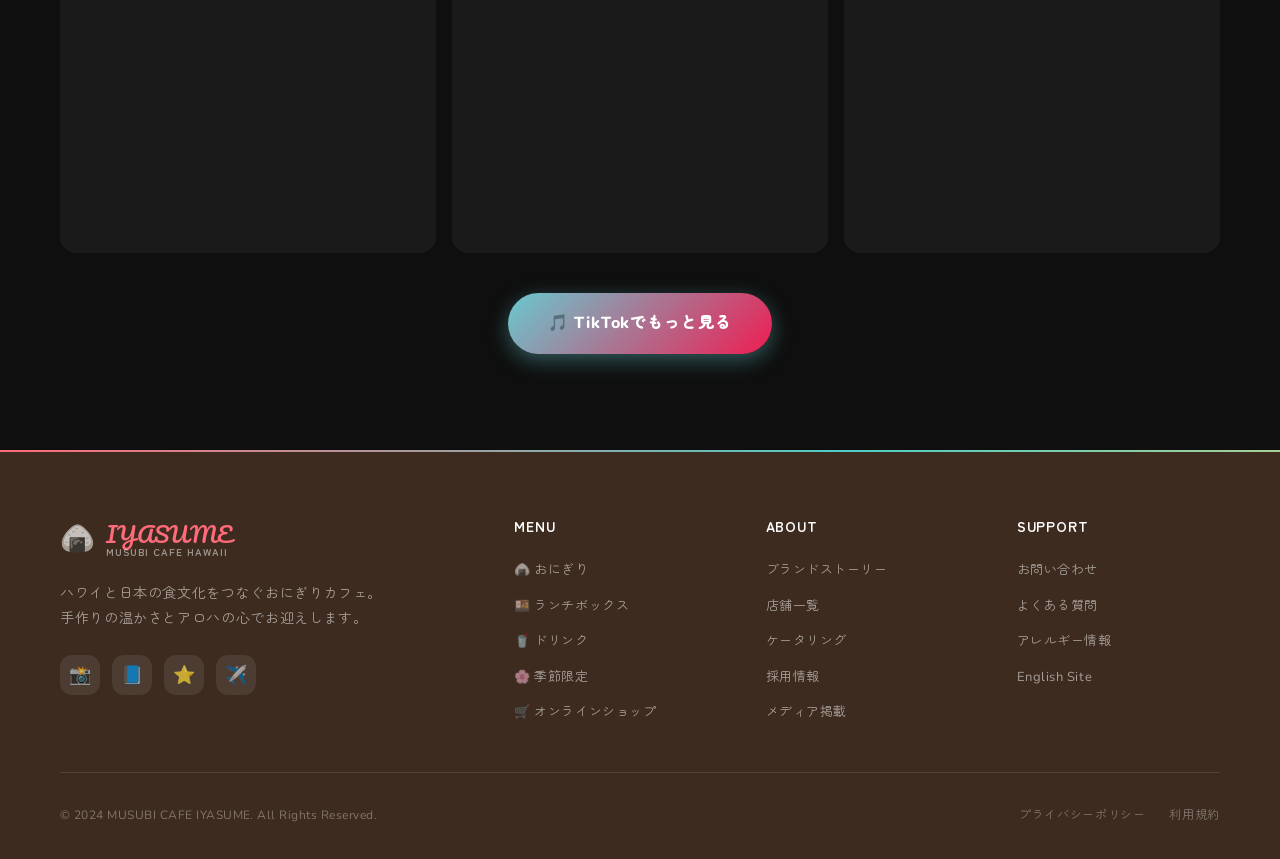
==== commit d878e311: "update: TikTok section — replace dummy cards with real embedded videos Use official TikTok embed ifr" ====
--- a/index.html
+++ b/index.html
@@ -1189,73 +1189,36 @@
     .tiktok .section-title-en { color: rgba(255,255,255,0.5); }
     .tiktok-grid {
       display: grid;
-      grid-template-columns: repeat(6, 1fr);
-      gap: 10px;
+      grid-template-columns: repeat(3, 1fr);
+      gap: 16px;
       margin-bottom: 40px;
     }
-    .tiktok-item {
-      aspect-ratio: 9/16;
+    .tiktok-card {
       border-radius: 16px;
       overflow: hidden;
-      cursor: pointer;
-      position: relative;
-      transition: all 0.35s var(--ease-bounce);
-    }
-    .tiktok-item:hover {
-      transform: scale(1.08) rotate(-1deg);
-      z-index: 2;
-      box-shadow: 0 12px 32px rgba(105,201,208,0.3);
-    }
-    .tiktok-item-inner {
-      width: 100%; height: 100%;
-      display: flex;
-      flex-direction: column;
-      align-items: center;
-      justify-content: center;
-      gap: 8px;
-      font-size: 28px;
-    }
-    .tiktok-item-inner span.tiktok-play {
-      font-size: 14px;
-      font-weight: 700;
-      letter-spacing: 0.04em;
-      opacity: 0.7;
-    }
-    .tiktok-overlay {
-      position: absolute;
-      inset: 0;
-      background: rgba(105,201,208,0);
-      display: flex;
-      align-items: center;
-      justify-content: center;
-      transition: background 0.3s;
-    }
-    .tiktok-overlay-icon {
-      opacity: 0;
-      font-size: 32px;
-      color: #fff;
-      transition: opacity 0.3s;
-    }
-    .tiktok-item:hover .tiktok-overlay { background: rgba(0,0,0,0.45); }
-    .tiktok-item:hover .tiktok-overlay-icon { opacity: 1; }
-
-    .tt1  { background: linear-gradient(160deg, #1a1a2e, #16213e); }
-    .tt2  { background: linear-gradient(160deg, #0f3460, #533483); }
-    .tt3  { background: linear-gradient(160deg, #1a1a2e, #e94560); }
-    .tt4  { background: linear-gradient(160deg, #16213e, #69C9D0); }
-    .tt5  { background: linear-gradient(160deg, #2d132c, #EE1D52); }
-    .tt6  { background: linear-gradient(160deg, #0a3d62, #69C9D0); }
+      background: #1a1a1a;
+      transition: transform 0.35s var(--ease-bounce), box-shadow 0.35s;
+      /* TikTok embed の最小幅 325px を守るためアスペクト比ではなく高さを固定 */
+      height: 740px;
+    }
+    .tiktok-card:hover {
+      transform: translateY(-6px) scale(1.02);
+      box-shadow: 0 16px 40px rgba(105,201,208,0.25);
+    }
+    .tiktok-card iframe {
+      width: 100%;
+      height: 100%;
+      border: none;
+      display: block;
+    }
 
     @media (max-width: 1024px) {
-      .tiktok-grid { grid-template-columns: repeat(4, 1fr); }
-      .tiktok-grid .tiktok-item:nth-child(n+5) { display: none; }
+      .tiktok-grid { grid-template-columns: repeat(2, 1fr); }
+      .tiktok-card { height: 620px; }
     }
     @media (max-width: 768px) {
-      .tiktok-grid { grid-template-columns: repeat(3, 1fr); }
-      .tiktok-grid .tiktok-item:nth-child(n+4) { display: none; }
-    }
-    @media (max-width: 480px) {
-      .tiktok-grid { gap: 6px; }
+      .tiktok-grid { grid-template-columns: 1fr; }
+      .tiktok-card { height: 680px; }
     }
 
     /* =============================================
@@ -2016,12 +1979,30 @@
       </p>
 
       <div class="tiktok-grid reveal reveal-delay-2">
-        <div class="tiktok-item tt1"><div class="tiktok-item-inner">🍙<span class="tiktok-play">▶ PLAY</span></div><div class="tiktok-overlay"><span class="tiktok-overlay-icon">▶</span></div></div>
-        <div class="tiktok-item tt2"><div class="tiktok-item-inner">🌺<span class="tiktok-play">▶ PLAY</span></div><div class="tiktok-overlay"><span class="tiktok-overlay-icon">▶</span></div></div>
-        <div class="tiktok-item tt3"><div class="tiktok-item-inner">🦐<span class="tiktok-play">▶ PLAY</span></div><div class="tiktok-overlay"><span class="tiktok-overlay-icon">▶</span></div></div>
-        <div class="tiktok-item tt4"><div class="tiktok-item-inner">🏖️<span class="tiktok-play">▶ PLAY</span></div><div class="tiktok-overlay"><span class="tiktok-overlay-icon">▶</span></div></div>
-        <div class="tiktok-item tt5"><div class="tiktok-item-inner">🍱<span class="tiktok-play">▶ PLAY</span></div><div class="tiktok-overlay"><span class="tiktok-overlay-icon">▶</span></div></div>
-        <div class="tiktok-item tt6"><div class="tiktok-item-inner">🌊<span class="tiktok-play">▶ PLAY</span></div><div class="tiktok-overlay"><span class="tiktok-overlay-icon">▶</span></div></div>
+        <div class="tiktok-card">
+          <iframe src="https://www.tiktok.com/embed/v2/7570661794629389576"
+            allowfullscreen scrolling="no" allow="encrypted-media;" loading="lazy"></iframe>
+        </div>
+        <div class="tiktok-card">
+          <iframe src="https://www.tiktok.com/embed/v2/7573266804588465426"
+            allowfullscreen scrolling="no" allow="encrypted-media;" loading="lazy"></iframe>
+        </div>
+        <div class="tiktok-card">
+          <iframe src="https://www.tiktok.com/embed/v2/7575103080937704724"
+            allowfullscreen scrolling="no" allow="encrypted-media;" loading="lazy"></iframe>
+        </div>
+        <div class="tiktok-card">
+          <iframe src="https://www.tiktok.com/embed/v2/7579214774693530898"
+            allowfullscreen scrolling="no" allow="encrypted-media;" loading="lazy"></iframe>
+        </div>
+        <div class="tiktok-card">
+          <iframe src="https://www.tiktok.com/embed/v2/7581095262819618056"
+            allowfullscreen scrolling="no" allow="encrypted-media;" loading="lazy"></iframe>
+        </div>
+        <div class="tiktok-card">
+          <iframe src="https://www.tiktok.com/embed/v2/7583686037784759572"
+            allowfullscreen scrolling="no" allow="encrypted-media;" loading="lazy"></iframe>
+        </div>
       </div>
 
       <div class="reveal" style="margin-top:40px">
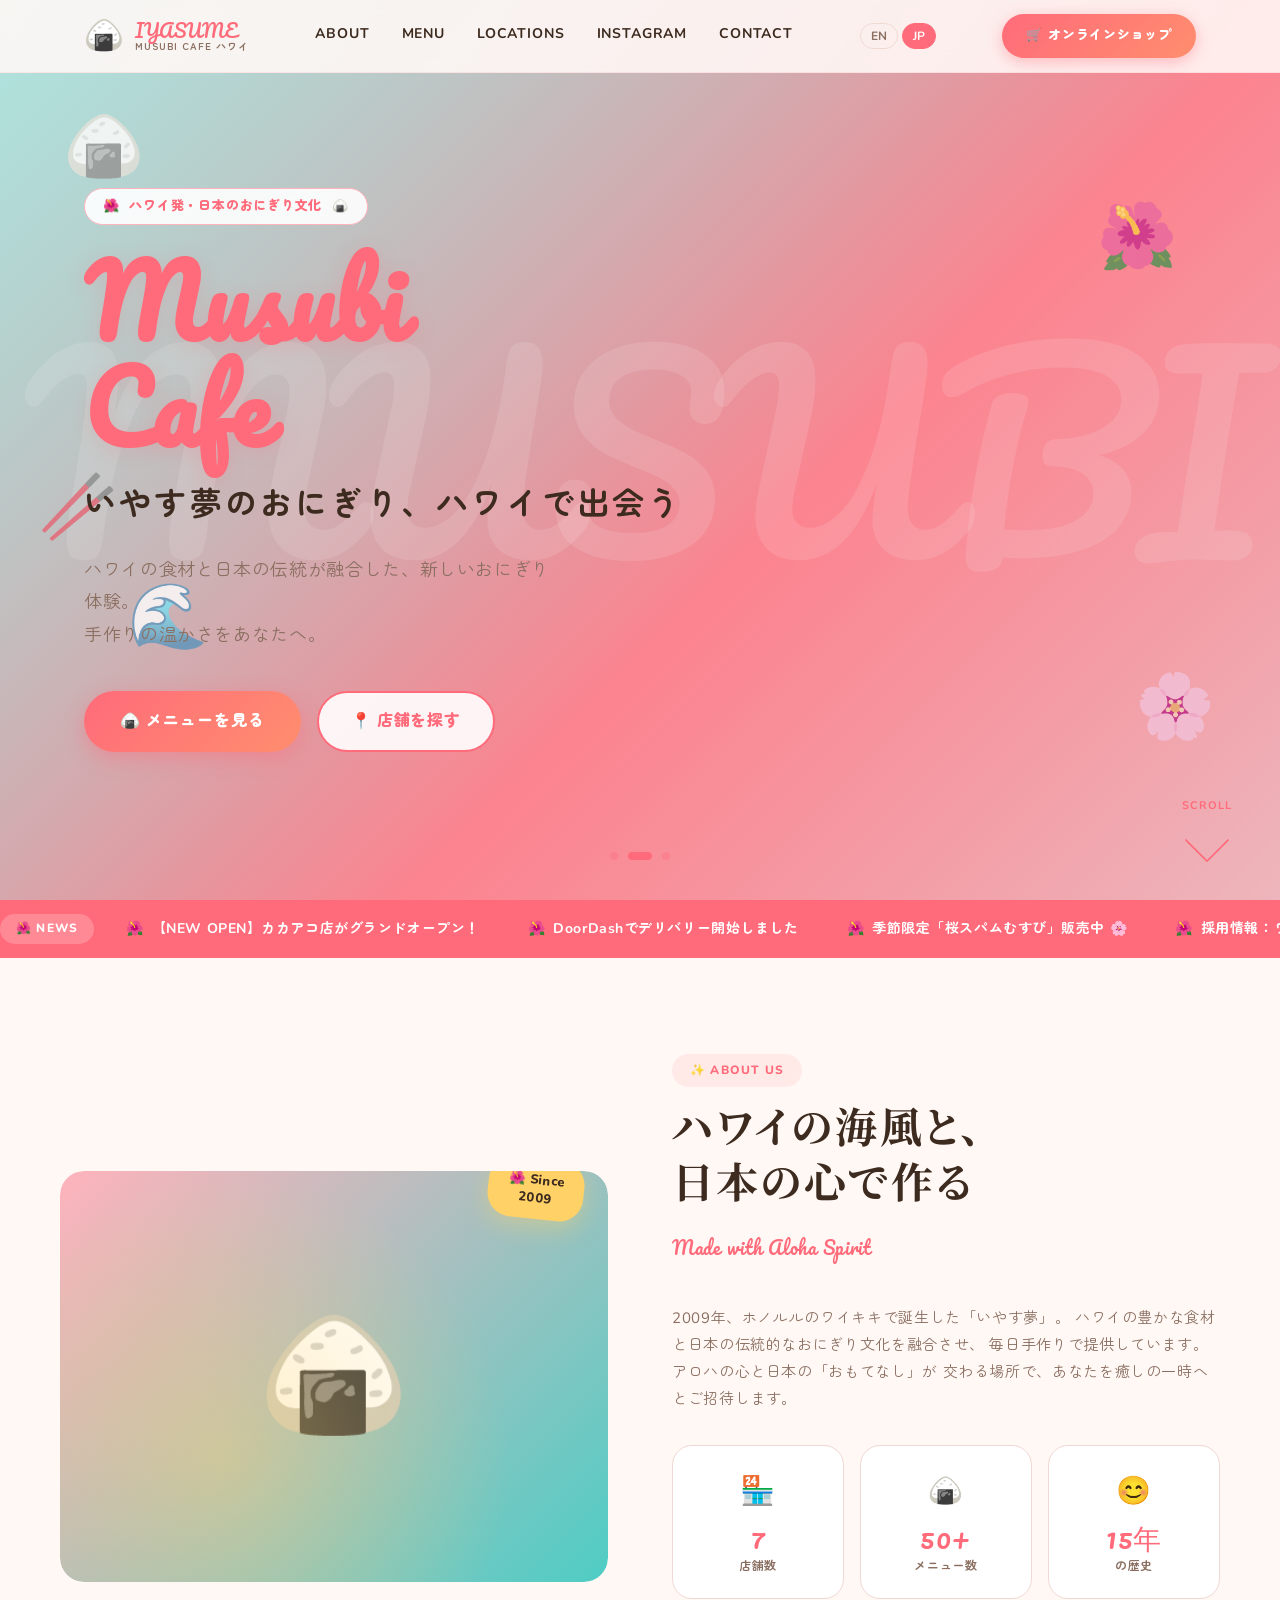
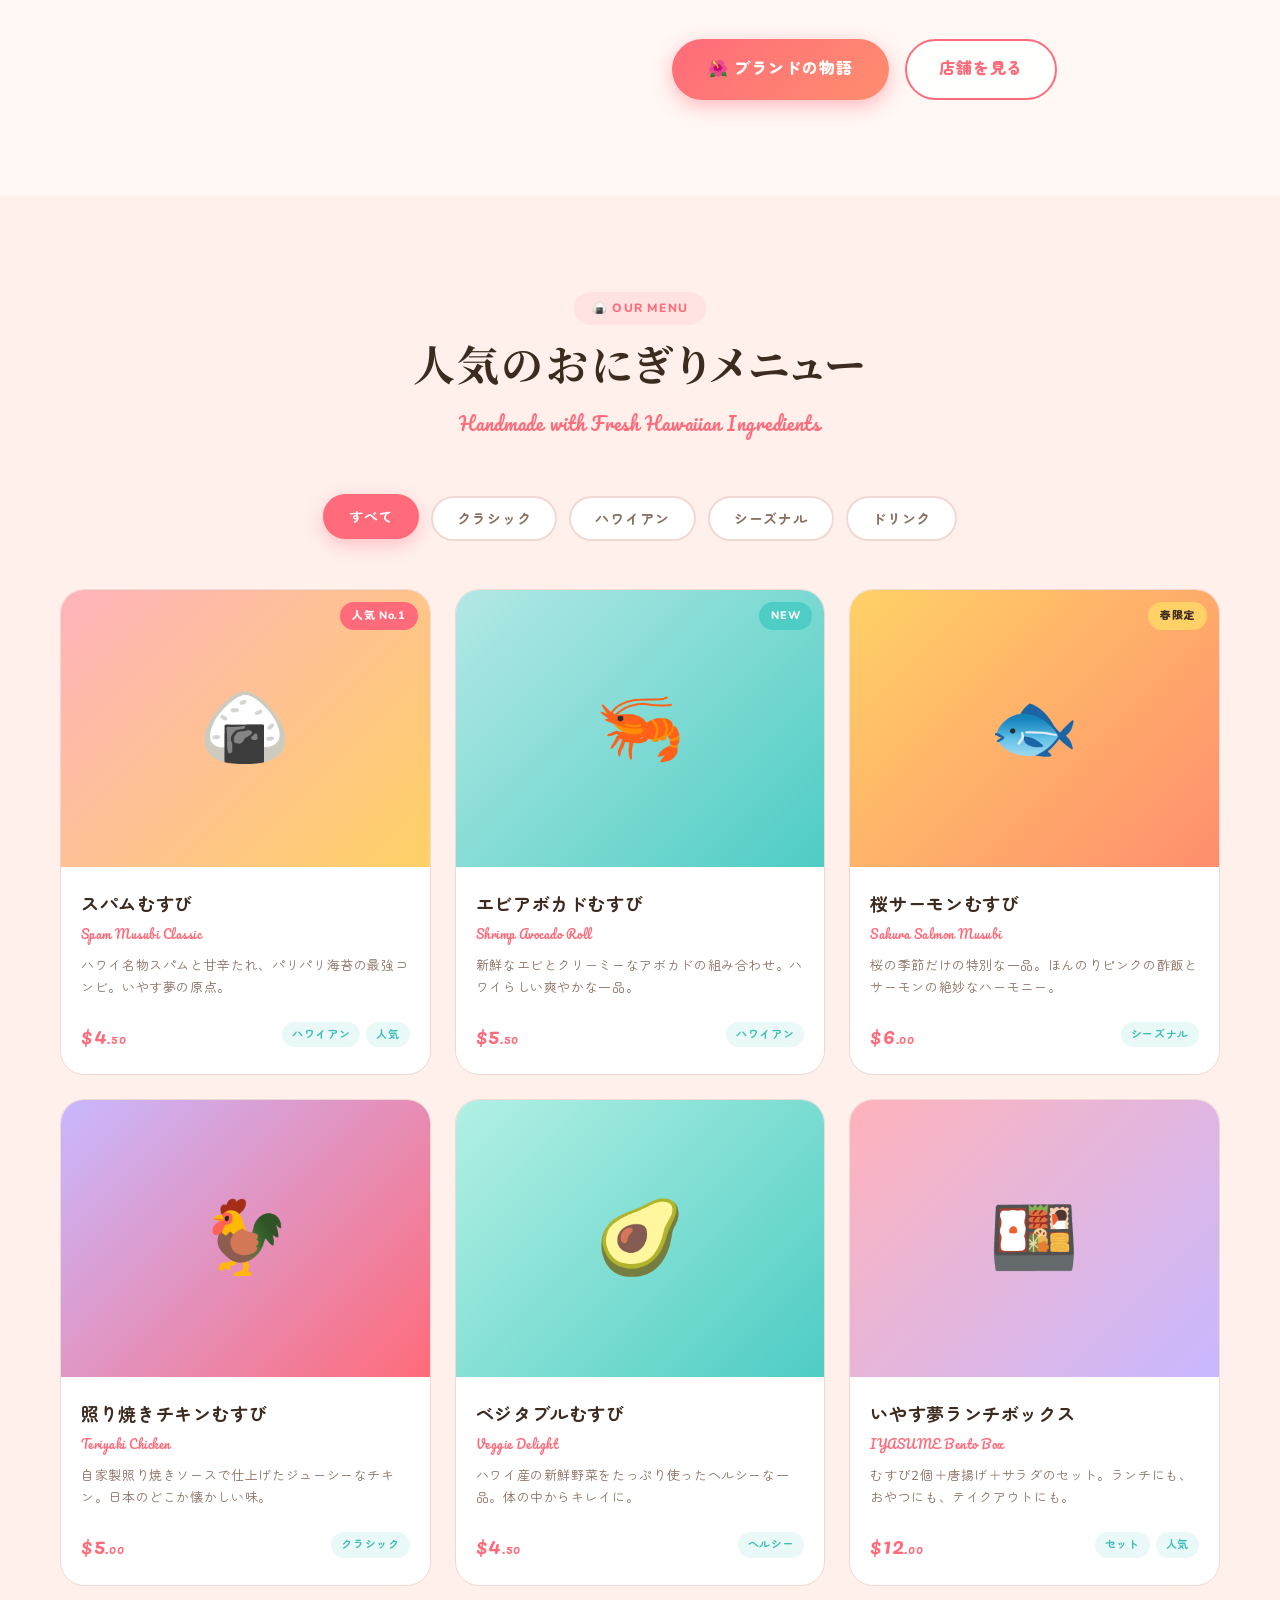
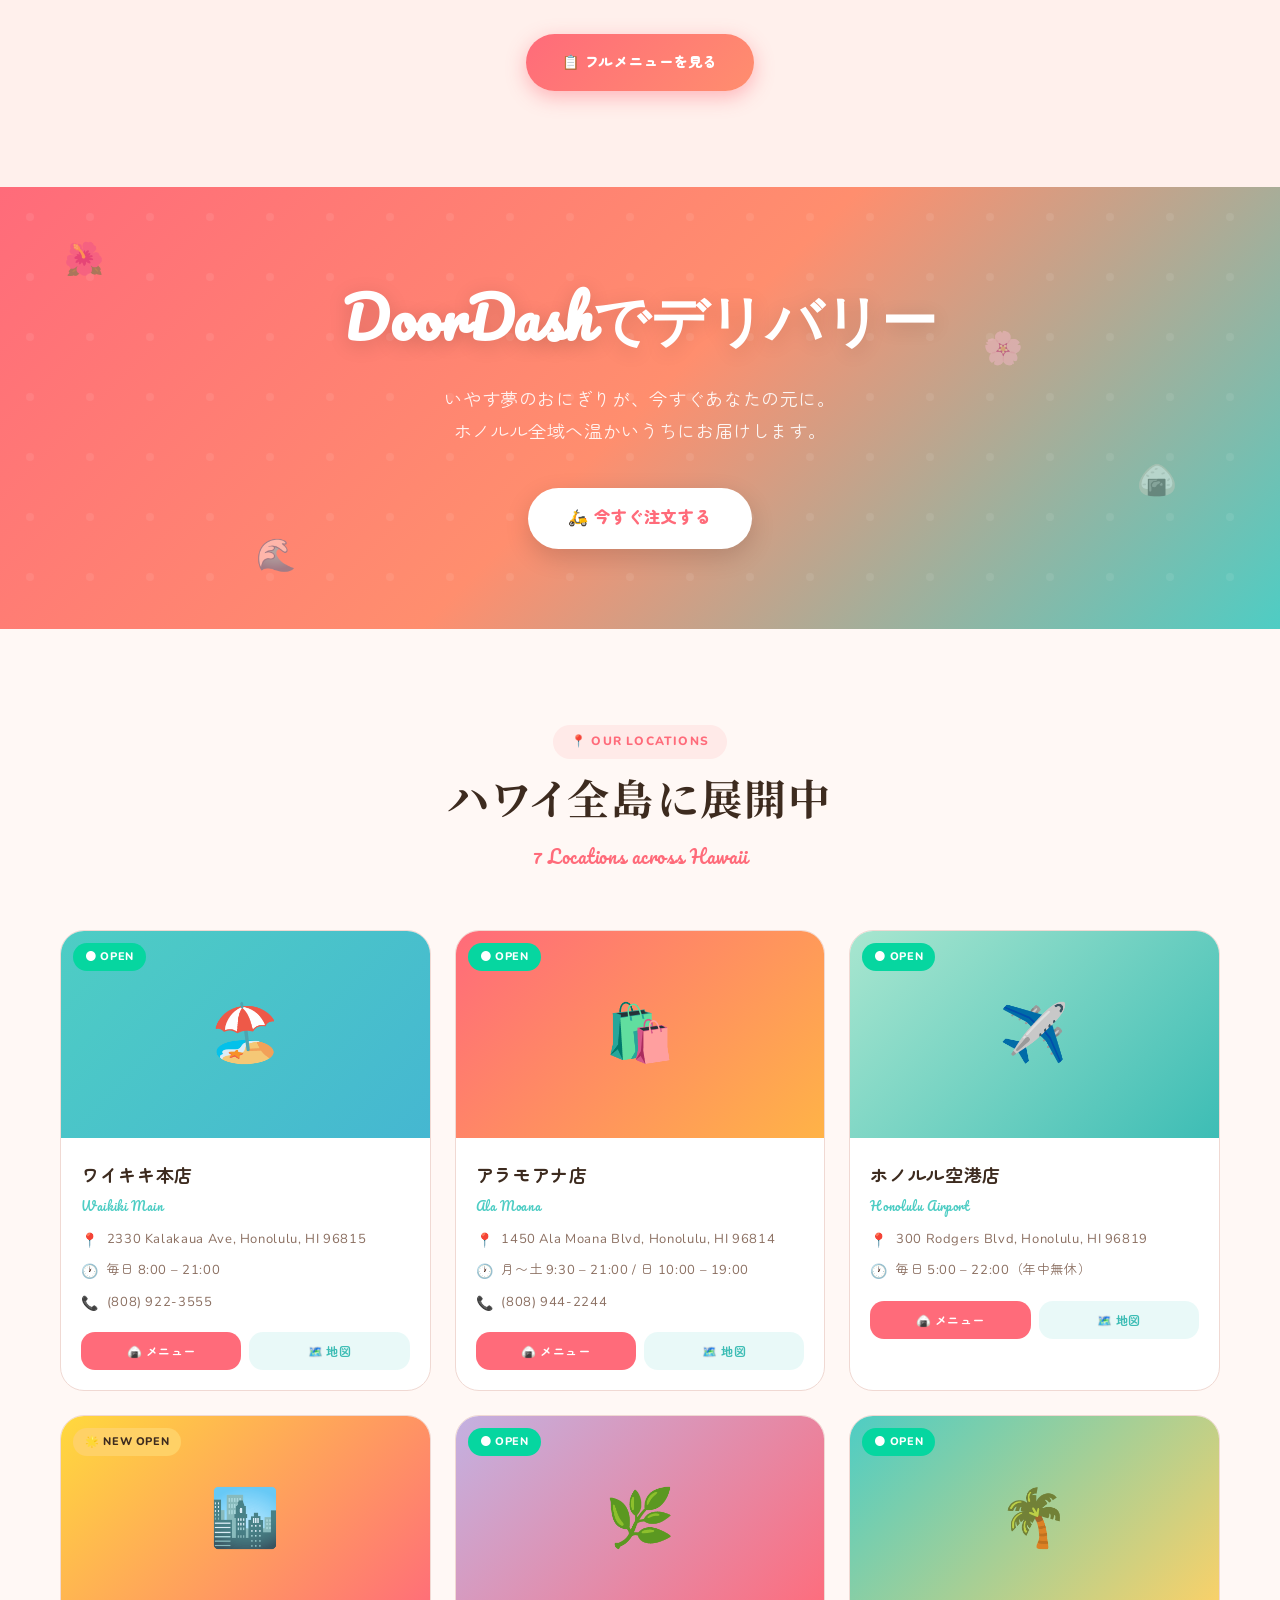
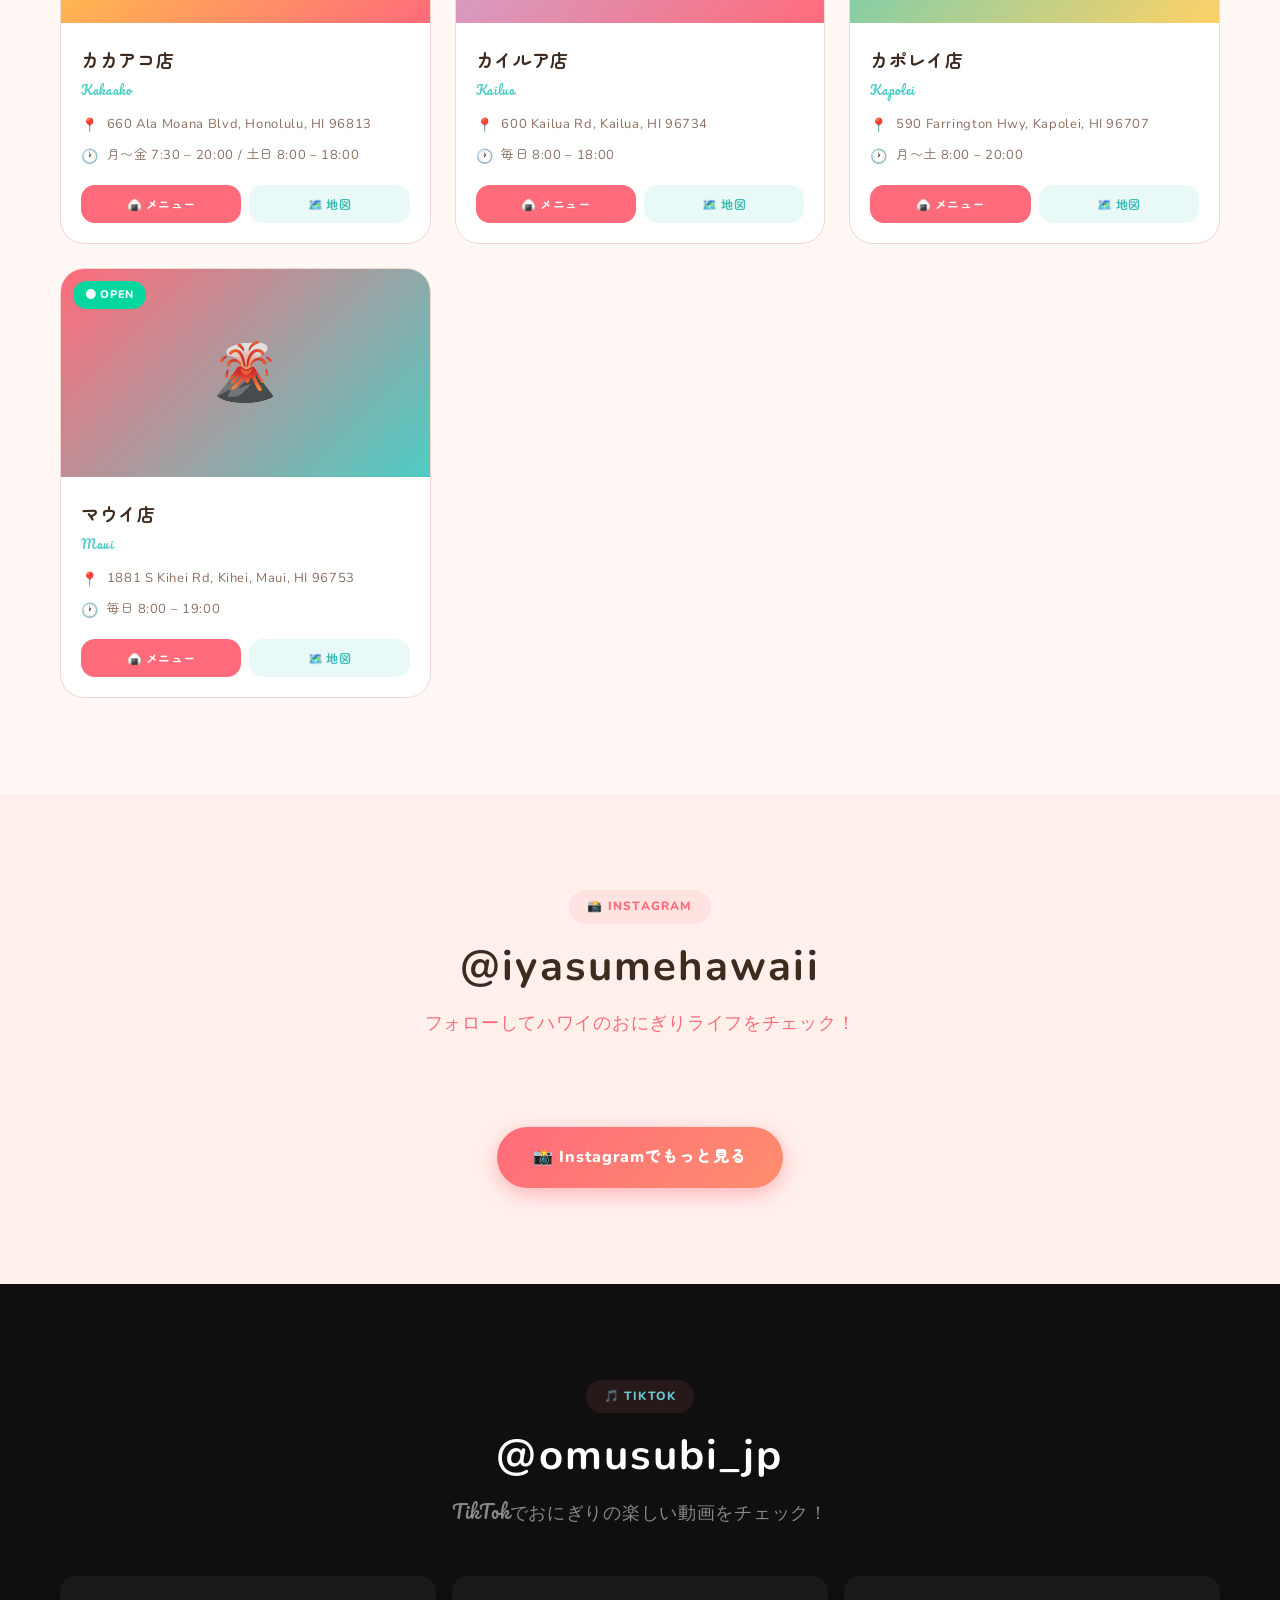
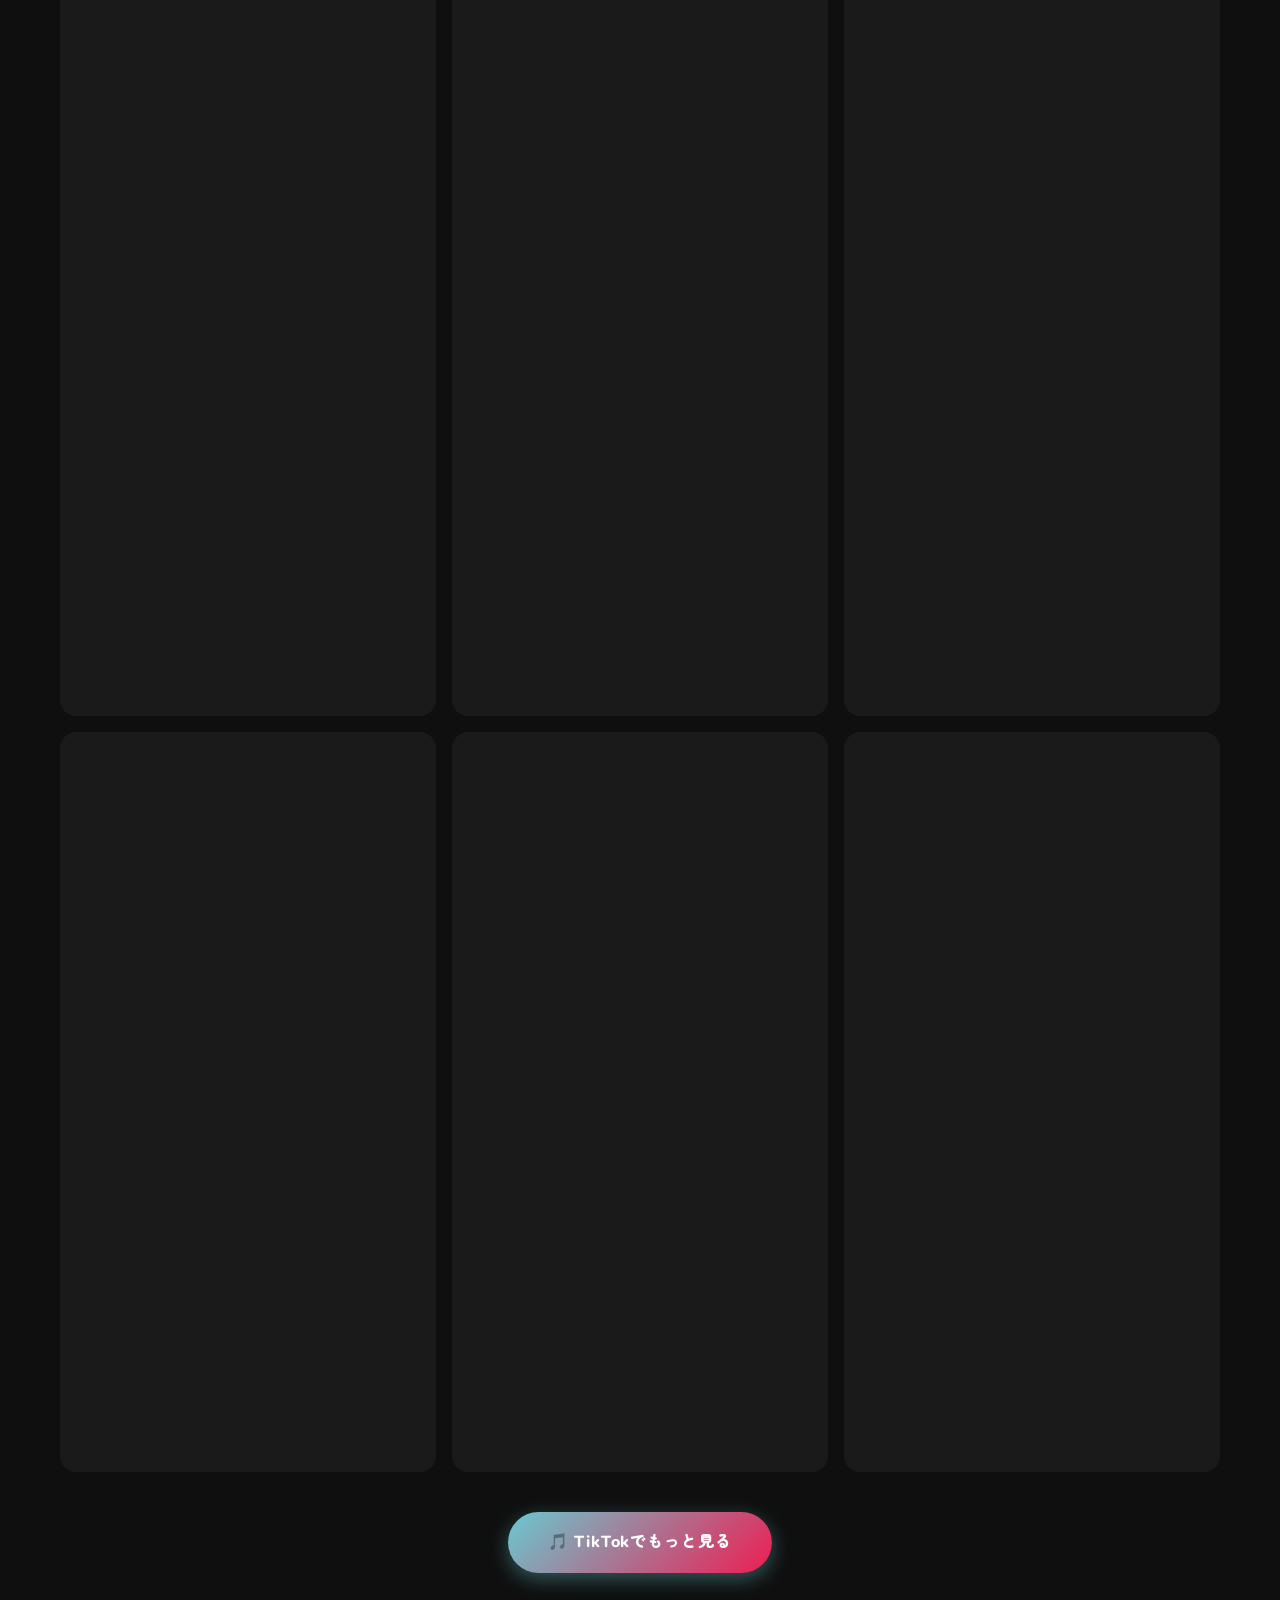
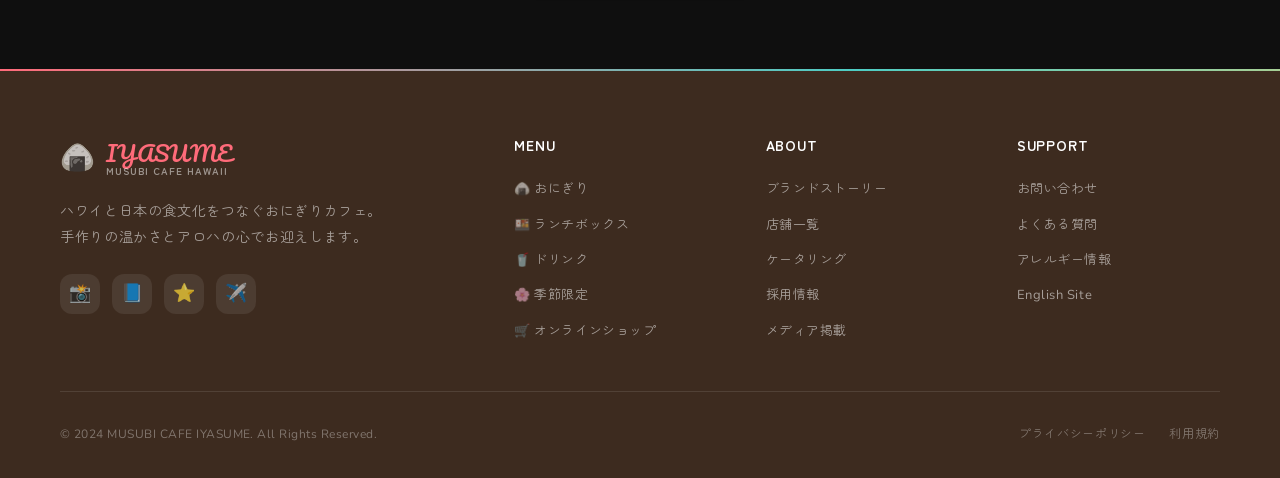
==== commit 9c35640f: "update: replace Instagram dummy grid with real official embeds Embed 2 actual @omusubi_jp_ Instagram" ====
--- a/index.html
+++ b/index.html
@@ -1122,60 +1122,21 @@
     }
     .instagram-grid {
       display: grid;
-      grid-template-columns: repeat(6, 1fr);
-      gap: 8px;
+      grid-template-columns: repeat(2, 1fr);
+      gap: 20px;
       margin-bottom: 40px;
-    }
-    .insta-item {
-      aspect-ratio: 1;
-      border-radius: 16px;
-      overflow: hidden;
-      cursor: pointer;
-      position: relative;
-      transition: all 0.35s var(--ease-bounce);
-    }
-    .insta-item:hover {
-      transform: scale(1.08) rotate(1deg);
-      z-index: 2;
-      box-shadow: 0 12px 32px rgba(255,107,122,0.25);
-    }
-    .insta-item-inner {
-      width: 100%; height: 100%;
-      display: flex;
-      align-items: center;
-      justify-content: center;
-      font-size: 36px;
-    }
-    .insta-overlay {
-      position: absolute;
-      inset: 0;
-      background: rgba(255,107,122,0);
-      display: flex;
-      align-items: center;
-      justify-content: center;
-      transition: background 0.3s;
-    }
-    .insta-overlay-icon {
-      opacity: 0;
-      font-size: 24px;
-      color: #fff;
-      transition: opacity 0.3s;
-    }
-    .insta-item:hover .insta-overlay { background: rgba(255,107,122,0.5); }
-    .insta-item:hover .insta-overlay-icon { opacity: 1; }
-
-    .ig1  { background: linear-gradient(135deg, #FFB3BB, #FFD166); }
-    .ig2  { background: linear-gradient(135deg, #4ECDC4, #B3E8E5); }
-    .ig3  { background: linear-gradient(135deg, #FFD166, #FF8E6E); }
-    .ig4  { background: linear-gradient(135deg, #FF6B7A, #C8B8FF); }
-    .ig5  { background: linear-gradient(135deg, #B3F0E4, #4ECDC4); }
-    .ig6  { background: linear-gradient(135deg, #FFB3BB, #FF6B7A); }
-    .ig7  { background: linear-gradient(135deg, #C8B8FF, #4ECDC4); }
-    .ig8  { background: linear-gradient(135deg, #FFD166, #4ECDC4); }
-    .ig9  { background: linear-gradient(135deg, #FF6B7A, #FFD166); }
-    .ig10 { background: linear-gradient(135deg, #B3E8E5, #FF6B7A); }
-    .ig11 { background: linear-gradient(135deg, #FFD166, #C8B8FF); }
-    .ig12 { background: linear-gradient(135deg, #4ECDC4, #FF6B7A); }
+      justify-items: center;
+    }
+    .instagram-grid .instagram-media {
+      width: 100% !important;
+      max-width: 540px !important;
+      min-width: 0 !important;
+      border-radius: 16px !important;
+      box-shadow: 0 4px 20px rgba(0,0,0,0.08) !important;
+    }
+    @media (max-width: 768px) {
+      .instagram-grid { grid-template-columns: 1fr; }
+    }
 
     /* =============================================
        TikTok Section
@@ -1365,8 +1326,6 @@
     @media (max-width: 1024px) {
       .about-grid { grid-template-columns: 1fr; gap: 40px; }
       .footer-top { grid-template-columns: 1fr 1fr; gap: 32px; }
-      .instagram-grid { grid-template-columns: repeat(4, 1fr); }
-      .instagram-grid .insta-item:nth-child(n+9) { display: none; }
     }
 
     @media (max-width: 768px) {
@@ -1380,8 +1339,6 @@
       .about-stats { grid-template-columns: repeat(3, 1fr); gap: 12px; }
       .menu-grid { grid-template-columns: repeat(auto-fill, minmax(240px, 1fr)); }
       .locations-grid { grid-template-columns: 1fr; }
-      .instagram-grid { grid-template-columns: repeat(3, 1fr); }
-      .instagram-grid .insta-item:nth-child(n+7) { display: none; }
       .footer-top { grid-template-columns: 1fr; gap: 24px; }
       .scroll-down { display: none; }
       .hero-floats .hf3, .hero-floats .hf4, .hero-floats .hf5 { display: none; }
@@ -1391,7 +1348,6 @@
       .hero-ctas { flex-direction: column; }
       .btn-primary, .btn-secondary { width: 100%; justify-content: center; }
       .about-stats { grid-template-columns: repeat(3, 1fr); }
-      .instagram-grid { grid-template-columns: repeat(3, 1fr); gap: 6px; }
       .footer-bottom { flex-direction: column; align-items: flex-start; }
     }
   </style>
@@ -1945,19 +1901,16 @@
       </p>
 
       <div class="instagram-grid reveal reveal-delay-2">
-        <div class="insta-item ig1"><div class="insta-item-inner">🍙</div><div class="insta-overlay"><span class="insta-overlay-icon">❤️</span></div></div>
-        <div class="insta-item ig2"><div class="insta-item-inner">🌺</div><div class="insta-overlay"><span class="insta-overlay-icon">❤️</span></div></div>
-        <div class="insta-item ig3"><div class="insta-item-inner">🦐</div><div class="insta-overlay"><span class="insta-overlay-icon">❤️</span></div></div>
-        <div class="insta-item ig4"><div class="insta-item-inner">🏖️</div><div class="insta-overlay"><span class="insta-overlay-icon">❤️</span></div></div>
-        <div class="insta-item ig5"><div class="insta-item-inner">🍱</div><div class="insta-overlay"><span class="insta-overlay-icon">❤️</span></div></div>
-        <div class="insta-item ig6"><div class="insta-item-inner">🌊</div><div class="insta-overlay"><span class="insta-overlay-icon">❤️</span></div></div>
-        <div class="insta-item ig7"><div class="insta-item-inner">🌸</div><div class="insta-overlay"><span class="insta-overlay-icon">❤️</span></div></div>
-        <div class="insta-item ig8"><div class="insta-item-inner">🐟</div><div class="insta-overlay"><span class="insta-overlay-icon">❤️</span></div></div>
-        <div class="insta-item ig9"><div class="insta-item-inner">🥑</div><div class="insta-overlay"><span class="insta-overlay-icon">❤️</span></div></div>
-        <div class="insta-item ig10"><div class="insta-item-inner">🌴</div><div class="insta-overlay"><span class="insta-overlay-icon">❤️</span></div></div>
-        <div class="insta-item ig11"><div class="insta-item-inner">🏄</div><div class="insta-overlay"><span class="insta-overlay-icon">❤️</span></div></div>
-        <div class="insta-item ig12"><div class="insta-item-inner">🎋</div><div class="insta-overlay"><span class="insta-overlay-icon">❤️</span></div></div>
+        <blockquote class="instagram-media"
+          data-instgrm-permalink="https://www.instagram.com/p/DRUD8zWknvp/"
+          data-instgrm-version="14">
+        </blockquote>
+        <blockquote class="instagram-media"
+          data-instgrm-permalink="https://www.instagram.com/p/DRwj9n0koR4/"
+          data-instgrm-version="14">
+        </blockquote>
       </div>
+      <script async src="//www.instagram.com/embed.js"></script>
 
       <div class="reveal" style="margin-top:40px">
         <a href="https://www.instagram.com/omusubi_jp_/" target="_blank" rel="noopener" class="btn-primary" data-en="📸 See More on Instagram">
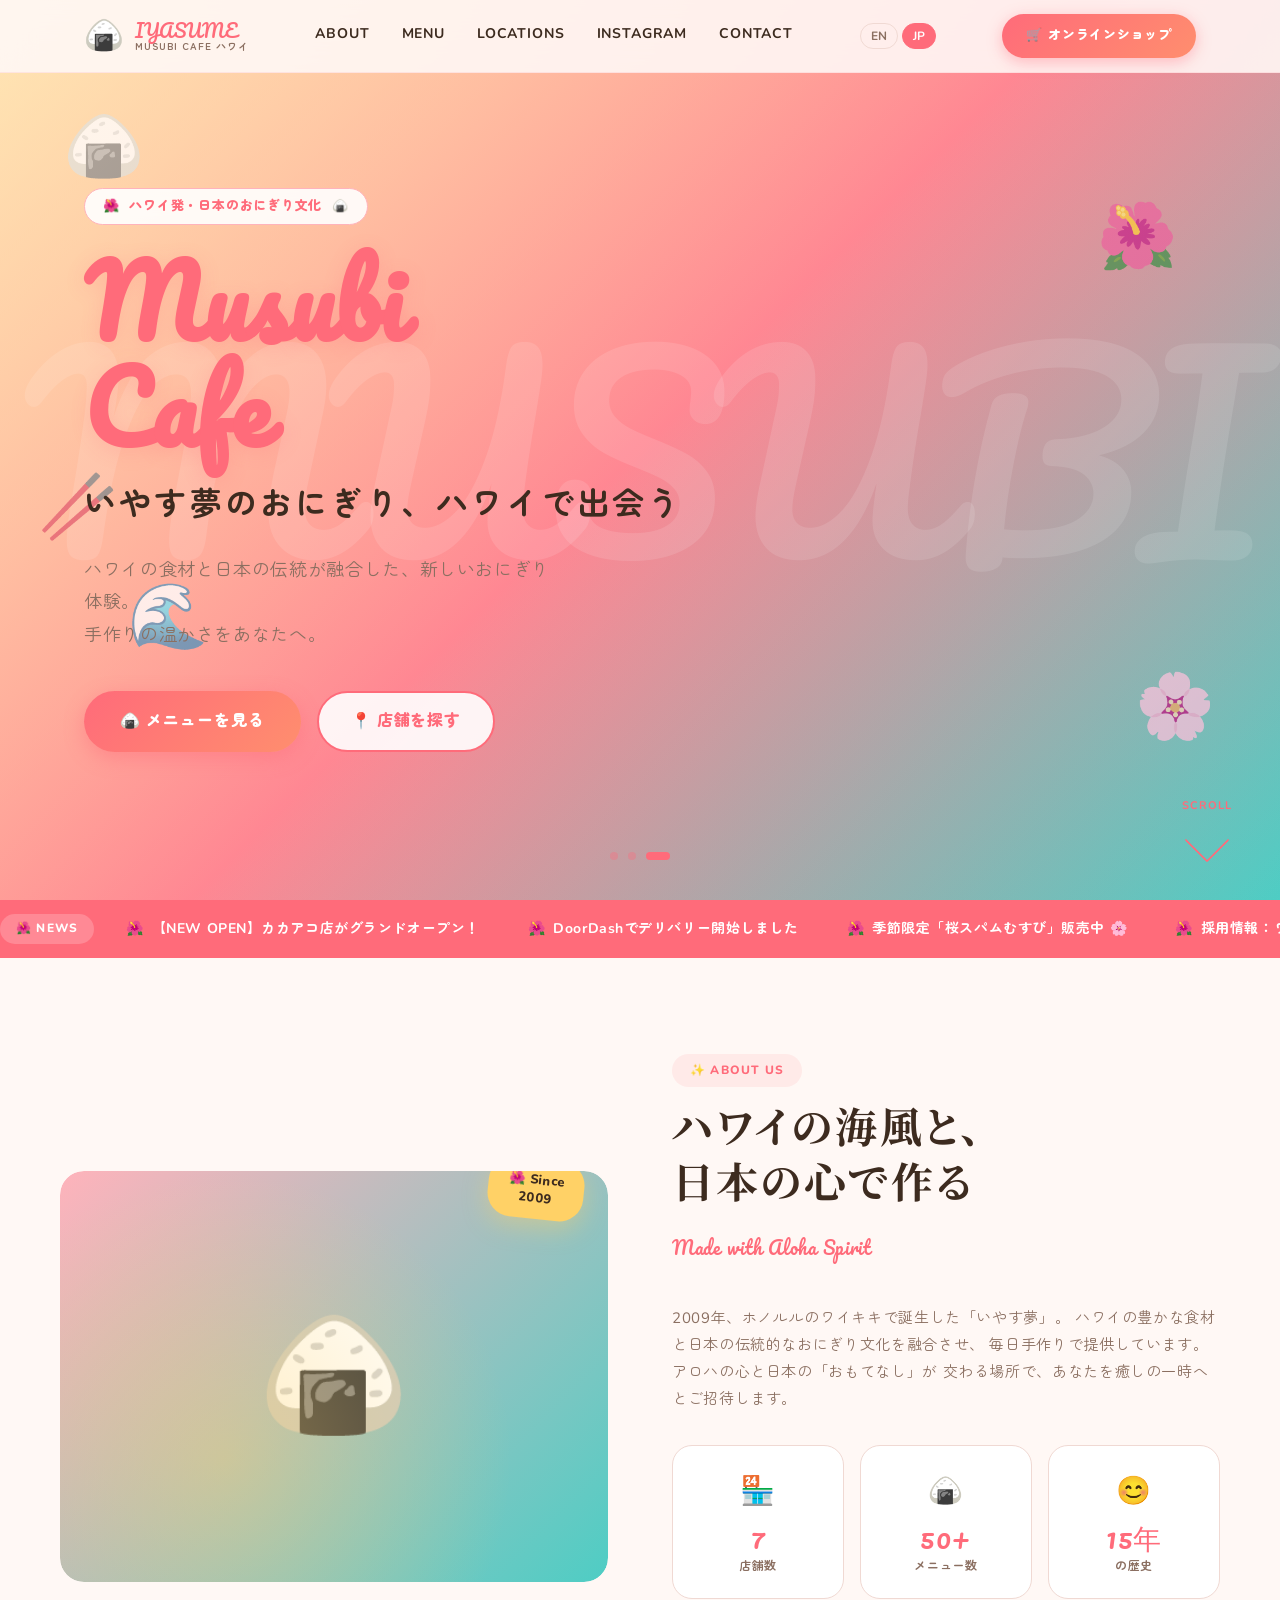
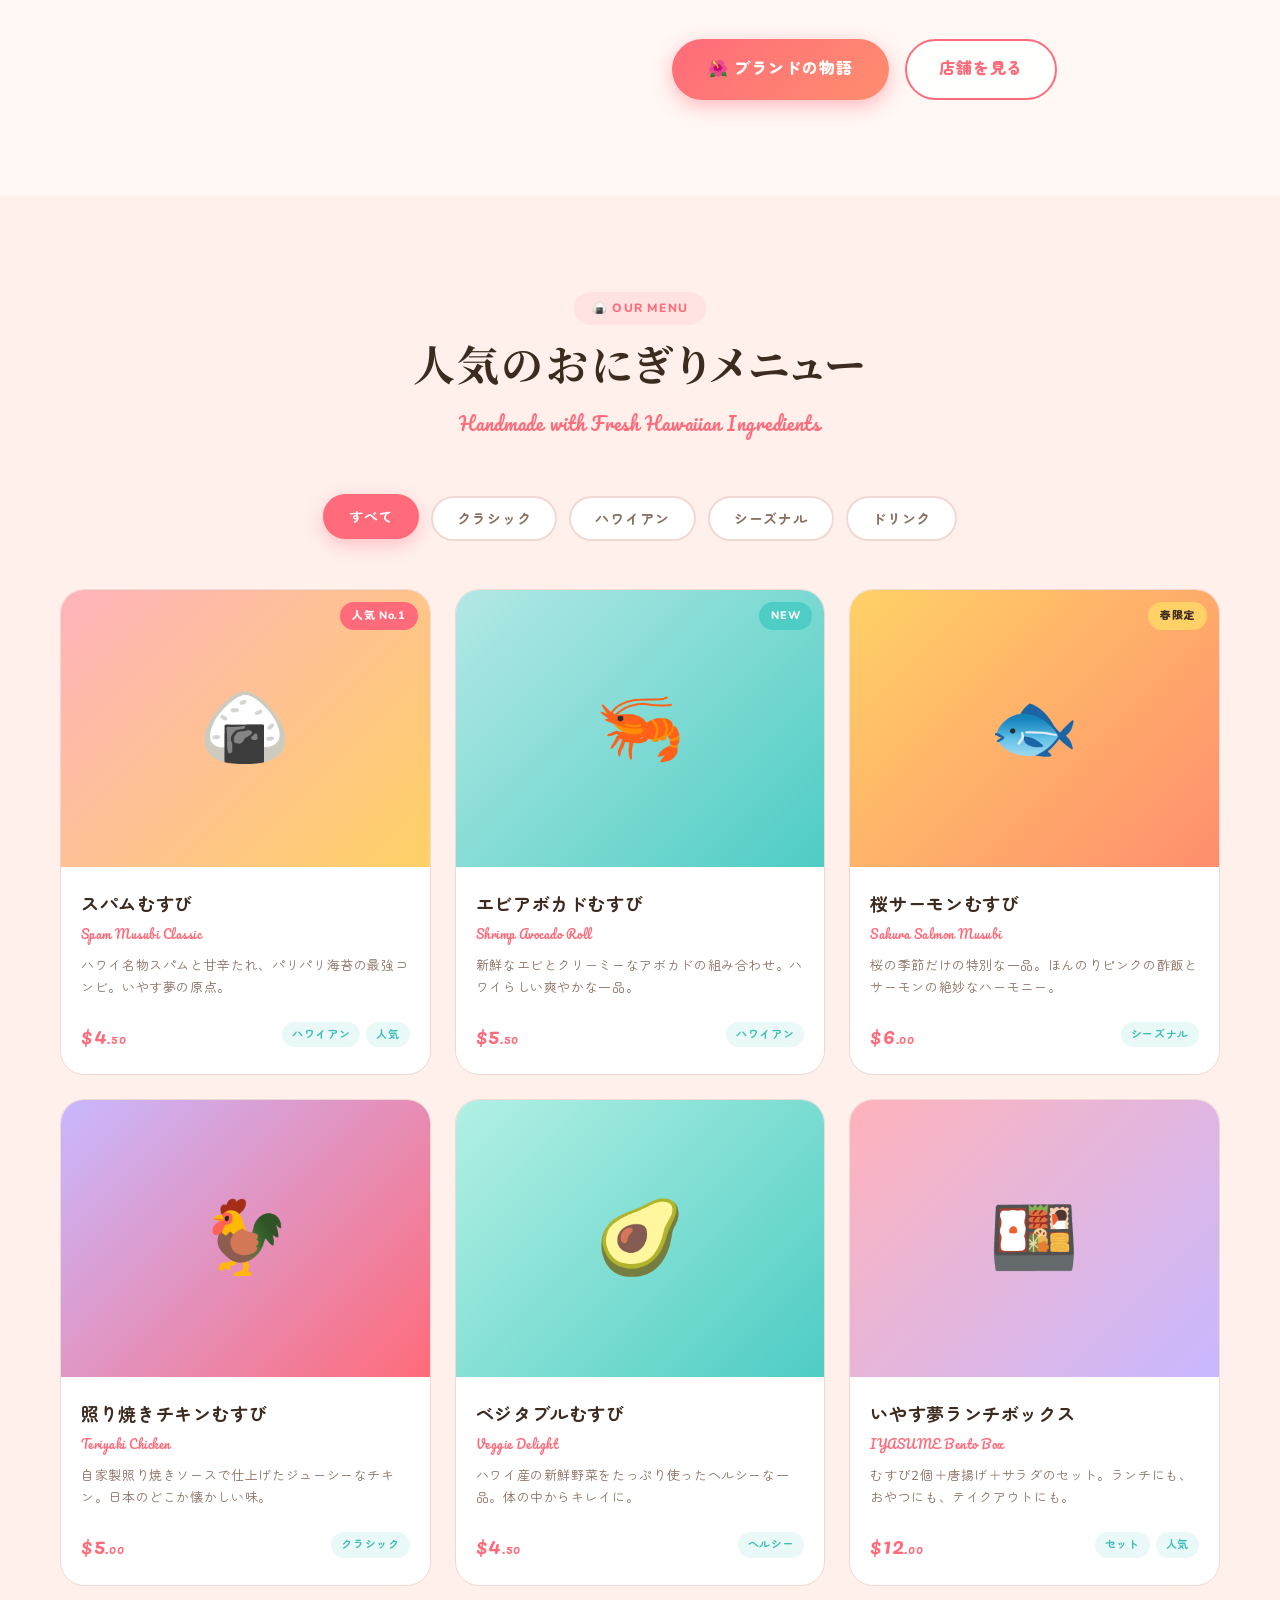
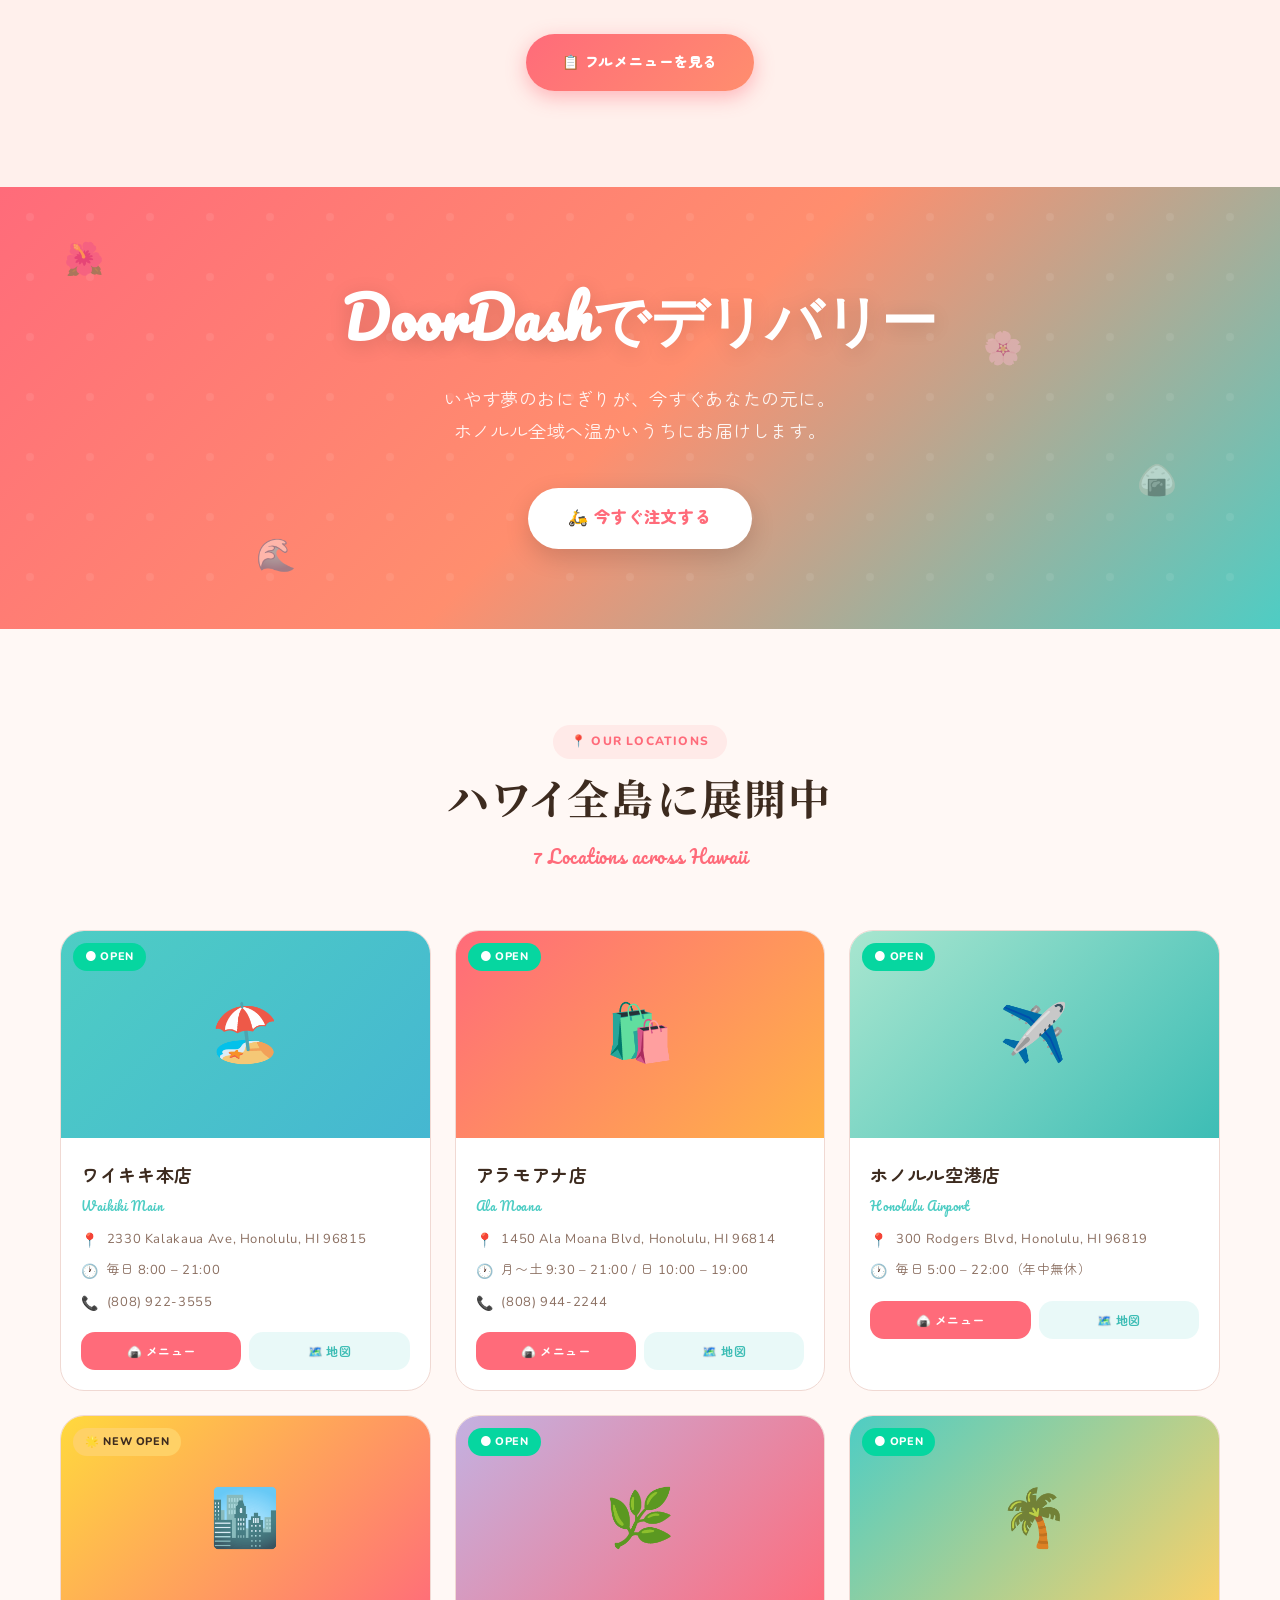
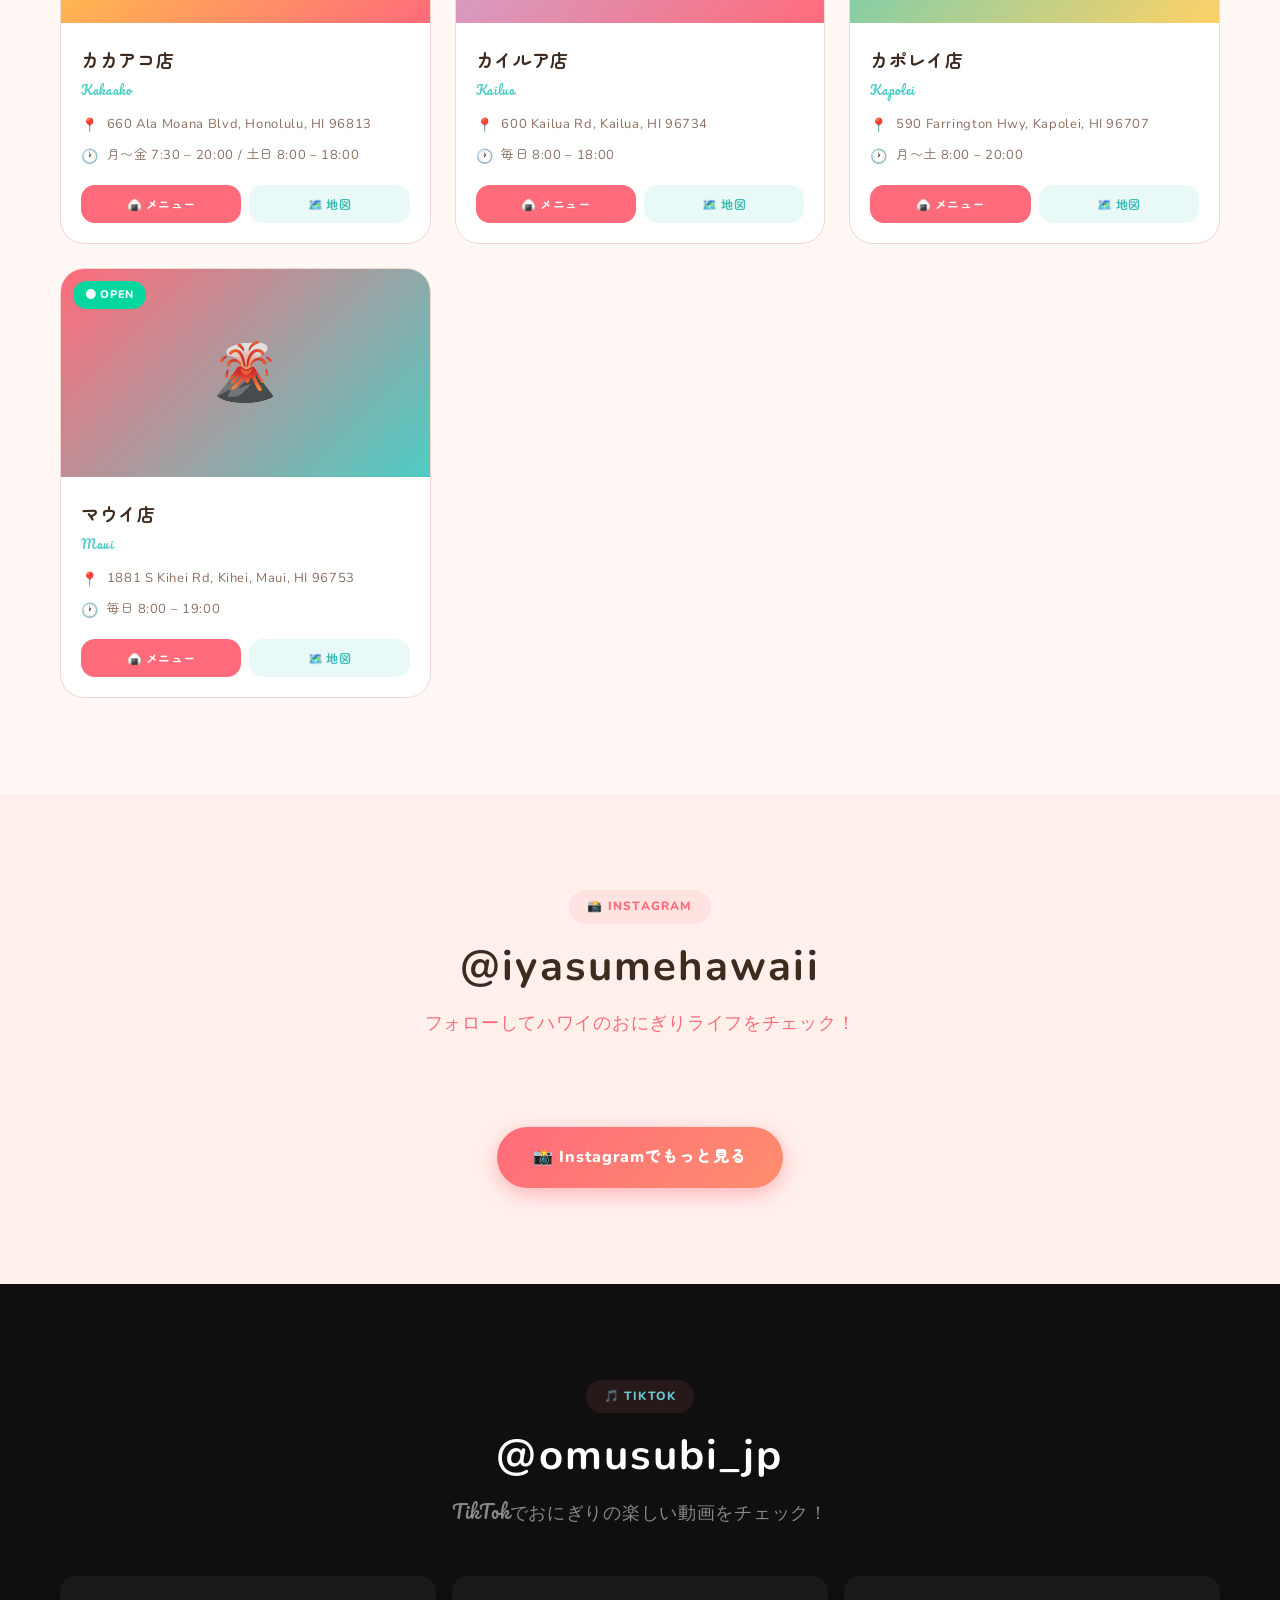
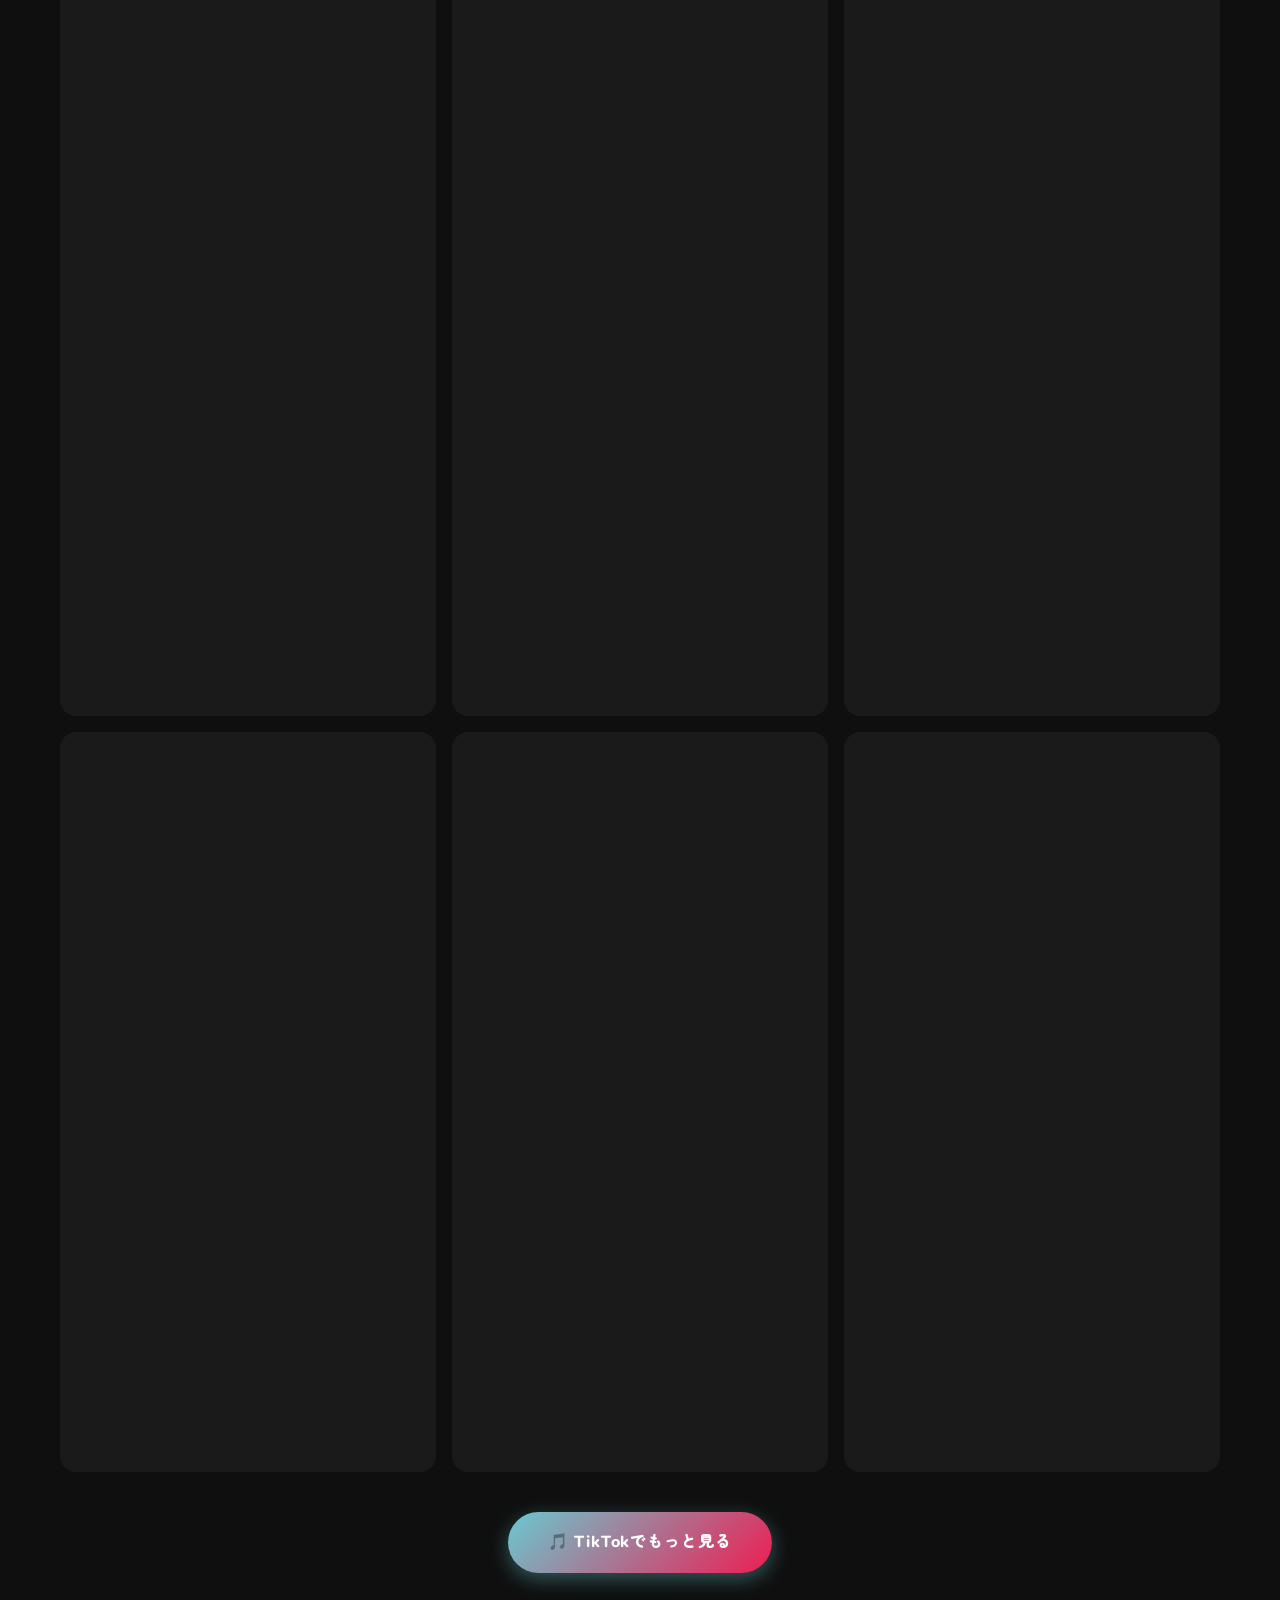
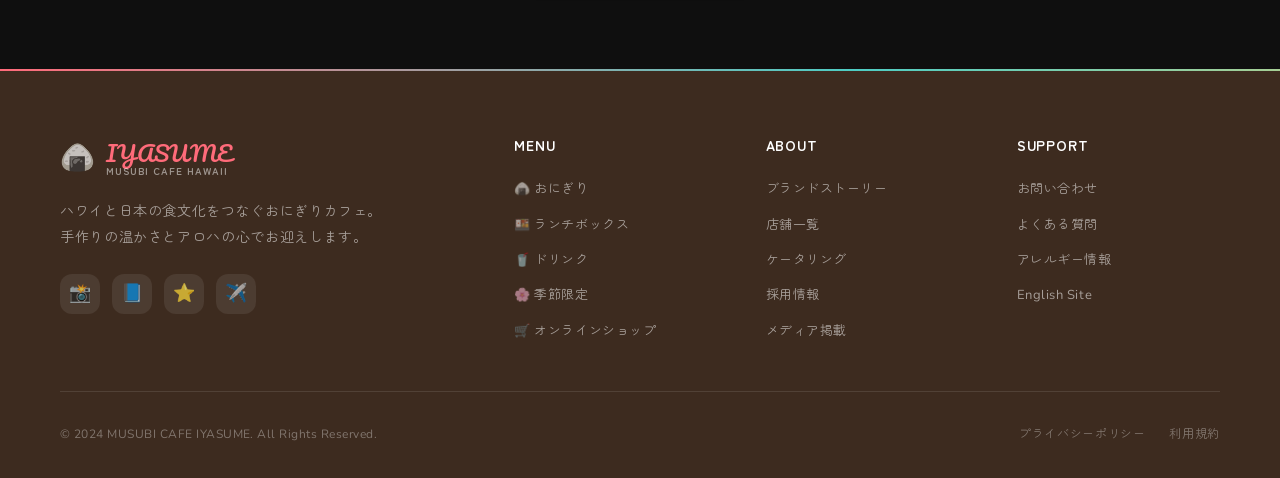
==== commit b2ab9a1e: "feat: complete EN/JP language switch for all index.html content Add data-en attributes to all previo" ====
--- a/index.html
+++ b/index.html
@@ -1371,7 +1371,7 @@
   ============================================= -->
   <header id="header">
     <div class="header-inner">
-      <a href="#" class="logo">
+      <a href="index.html" class="logo">
         <span class="logo-icon">🍙</span>
         <div class="logo-text">
           <span class="logo-main">IYASUME</span>
@@ -1392,7 +1392,7 @@
         <button class="lang-btn active" data-lang="jp">JP</button>
       </div>
 
-      <a href="#menu" class="header-cta">🛒 オンラインショップ</a>
+      <a href="menu.html" class="header-cta">🛒 オンラインショップ</a>
 
       <button class="hamburger" id="hamburger" aria-label="メニューを開く">
         <span></span><span></span><span></span>
@@ -1465,20 +1465,20 @@
   <div class="news-ticker">
     <div class="news-ticker-inner" id="ticker">
       <div class="ticker-label">🌺 NEWS</div>
-      <span class="ticker-item">【NEW OPEN】カカアコ店がグランドオープン！</span>
-      <span class="ticker-item">DoorDashでデリバリー開始しました</span>
-      <span class="ticker-item">季節限定「桜スパムむすび」販売中 🌸</span>
-      <span class="ticker-item">採用情報：ワイキキ店でスタッフ募集中</span>
-      <span class="ticker-item">【イベント】ハワイ日本祭りに出店します！</span>
-      <span class="ticker-item">オンラインショップで全国配送対応</span>
+      <span class="ticker-item" data-en="【NOW OPEN】Kakaako location grand opening!">【NEW OPEN】カカアコ店がグランドオープン！</span>
+      <span class="ticker-item" data-en="Now delivering via DoorDash">DoorDashでデリバリー開始しました</span>
+      <span class="ticker-item" data-en='Seasonal "Sakura Spam Musubi" now available 🌸'>季節限定「桜スパムむすび」販売中 🌸</span>
+      <span class="ticker-item" data-en="Hiring: Staff wanted at Waikiki location">採用情報：ワイキキ店でスタッフ募集中</span>
+      <span class="ticker-item" data-en="【Event】We'll be at the Hawaii Japan Festival!">【イベント】ハワイ日本祭りに出店します！</span>
+      <span class="ticker-item" data-en="Online shop now ships nationwide">オンラインショップで全国配送対応</span>
       <!-- 繰り返し -->
       <div class="ticker-label">🌺 NEWS</div>
-      <span class="ticker-item">【NEW OPEN】カカアコ店がグランドオープン！</span>
-      <span class="ticker-item">DoorDashでデリバリー開始しました</span>
-      <span class="ticker-item">季節限定「桜スパムむすび」販売中 🌸</span>
-      <span class="ticker-item">採用情報：ワイキキ店でスタッフ募集中</span>
-      <span class="ticker-item">【イベント】ハワイ日本祭りに出店します！</span>
-      <span class="ticker-item">オンラインショップで全国配送対応</span>
+      <span class="ticker-item" data-en="【NOW OPEN】Kakaako location grand opening!">【NEW OPEN】カカアコ店がグランドオープン！</span>
+      <span class="ticker-item" data-en="Now delivering via DoorDash">DoorDashでデリバリー開始しました</span>
+      <span class="ticker-item" data-en='Seasonal "Sakura Spam Musubi" now available 🌸'>季節限定「桜スパムむすび」販売中 🌸</span>
+      <span class="ticker-item" data-en="Hiring: Staff wanted at Waikiki location">採用情報：ワイキキ店でスタッフ募集中</span>
+      <span class="ticker-item" data-en="【Event】We'll be at the Hawaii Japan Festival!">【イベント】ハワイ日本祭りに出店します！</span>
+      <span class="ticker-item" data-en="Online shop now ships nationwide">オンラインショップで全国配送対応</span>
     </div>
   </div>
 
@@ -1512,22 +1512,22 @@
             <div class="stat-card">
               <div class="stat-icon">🏪</div>
               <div class="stat-number">7</div>
-              <div class="stat-label">店舗数</div>
+              <div class="stat-label" data-en="Locations">店舗数</div>
             </div>
             <div class="stat-card">
               <div class="stat-icon">🍙</div>
               <div class="stat-number">50+</div>
-              <div class="stat-label">メニュー数</div>
+              <div class="stat-label" data-en="Menu Items">メニュー数</div>
             </div>
             <div class="stat-card">
               <div class="stat-icon">😊</div>
-              <div class="stat-number">15年</div>
-              <div class="stat-label">の歴史</div>
+              <div class="stat-number" data-en="15 yrs">15年</div>
+              <div class="stat-label" data-en="of History">の歴史</div>
             </div>
           </div>
 
           <div class="reveal reveal-delay-4" style="display:flex;gap:16px;flex-wrap:wrap">
-            <a href="#" class="btn-primary" data-en="🌺 Our Story">🌺 ブランドの物語</a>
+            <a href="about.html" class="btn-primary" data-en="🌺 Our Story">🌺 ブランドの物語</a>
             <a href="#locations" class="btn-secondary" data-en="See Locations">店舗を見る</a>
           </div>
         </div>
@@ -1547,28 +1547,28 @@
       </div>
 
       <div class="menu-tabs reveal">
-        <button class="menu-tab active">すべて</button>
-        <button class="menu-tab">クラシック</button>
-        <button class="menu-tab">ハワイアン</button>
-        <button class="menu-tab">シーズナル</button>
-        <button class="menu-tab">ドリンク</button>
+        <button class="menu-tab active" data-en="All">すべて</button>
+        <button class="menu-tab" data-en="Classic">クラシック</button>
+        <button class="menu-tab" data-en="Hawaiian">ハワイアン</button>
+        <button class="menu-tab" data-en="Seasonal">シーズナル</button>
+        <button class="menu-tab" data-en="Drinks">ドリンク</button>
       </div>
 
       <div class="menu-grid">
         <div class="menu-card reveal">
           <div class="menu-card-img menu-card-img-1">
             🍙
-            <div class="menu-card-badge badge-popular">人気 No.1</div>
+            <div class="menu-card-badge badge-popular" data-en="#1 Popular">人気 No.1</div>
           </div>
           <div class="menu-card-body">
-            <div class="menu-card-name">スパムむすび</div>
+            <div class="menu-card-name" data-en="Spam Musubi Classic">スパムむすび</div>
             <div class="menu-card-name-en">Spam Musubi Classic</div>
-            <p class="menu-card-desc">ハワイ名物スパムと甘辛たれ、パリパリ海苔の最強コンビ。いやす夢の原点。</p>
+            <p class="menu-card-desc" data-en="Hawaii's famous Spam with sweet teriyaki sauce and crispy nori. The original IYASUME.">ハワイ名物スパムと甘辛たれ、パリパリ海苔の最強コンビ。いやす夢の原点。</p>
             <div class="menu-card-footer">
               <div class="menu-card-price">$4<span>.50</span></div>
               <div class="menu-card-tag">
-                <span class="tag">ハワイアン</span>
-                <span class="tag">人気</span>
+                <span class="tag" data-en="Hawaiian">ハワイアン</span>
+                <span class="tag" data-en="Popular">人気</span>
               </div>
             </div>
           </div>
@@ -1580,13 +1580,13 @@
             <div class="menu-card-badge badge-new">NEW</div>
           </div>
           <div class="menu-card-body">
-            <div class="menu-card-name">エビアボカドむすび</div>
+            <div class="menu-card-name" data-en="Shrimp Avocado Roll">エビアボカドむすび</div>
             <div class="menu-card-name-en">Shrimp Avocado Roll</div>
-            <p class="menu-card-desc">新鮮なエビとクリーミーなアボカドの組み合わせ。ハワイらしい爽やかな一品。</p>
+            <p class="menu-card-desc" data-en="Fresh shrimp and creamy avocado. A refreshing Hawaiian combination.">新鮮なエビとクリーミーなアボカドの組み合わせ。ハワイらしい爽やかな一品。</p>
             <div class="menu-card-footer">
               <div class="menu-card-price">$5<span>.50</span></div>
               <div class="menu-card-tag">
-                <span class="tag">ハワイアン</span>
+                <span class="tag" data-en="Hawaiian">ハワイアン</span>
               </div>
             </div>
           </div>
@@ -1595,16 +1595,16 @@
         <div class="menu-card reveal reveal-delay-2">
           <div class="menu-card-img menu-card-img-3">
             🐟
-            <div class="menu-card-badge badge-seasonal">春限定</div>
+            <div class="menu-card-badge badge-seasonal" data-en="Spring Only">春限定</div>
           </div>
           <div class="menu-card-body">
-            <div class="menu-card-name">桜サーモンむすび</div>
+            <div class="menu-card-name" data-en="Sakura Salmon Musubi">桜サーモンむすび</div>
             <div class="menu-card-name-en">Sakura Salmon Musubi</div>
-            <p class="menu-card-desc">桜の季節だけの特別な一品。ほんのりピンクの酢飯とサーモンの絶妙なハーモニー。</p>
+            <p class="menu-card-desc" data-en="A special spring-only item. Lightly pink vinegared rice paired with salmon in perfect harmony.">桜の季節だけの特別な一品。ほんのりピンクの酢飯とサーモンの絶妙なハーモニー。</p>
             <div class="menu-card-footer">
               <div class="menu-card-price">$6<span>.00</span></div>
               <div class="menu-card-tag">
-                <span class="tag">シーズナル</span>
+                <span class="tag" data-en="Seasonal">シーズナル</span>
               </div>
             </div>
           </div>
@@ -1615,13 +1615,13 @@
             🐓
           </div>
           <div class="menu-card-body">
-            <div class="menu-card-name">照り焼きチキンむすび</div>
+            <div class="menu-card-name" data-en="Teriyaki Chicken">照り焼きチキンむすび</div>
             <div class="menu-card-name-en">Teriyaki Chicken</div>
-            <p class="menu-card-desc">自家製照り焼きソースで仕上げたジューシーなチキン。日本のどこか懐かしい味。</p>
+            <p class="menu-card-desc" data-en="Juicy chicken glazed with homemade teriyaki sauce. A nostalgic Japanese flavor.">自家製照り焼きソースで仕上げたジューシーなチキン。日本のどこか懐かしい味。</p>
             <div class="menu-card-footer">
               <div class="menu-card-price">$5<span>.00</span></div>
               <div class="menu-card-tag">
-                <span class="tag">クラシック</span>
+                <span class="tag" data-en="Classic">クラシック</span>
               </div>
             </div>
           </div>
@@ -1632,13 +1632,13 @@
             🥑
           </div>
           <div class="menu-card-body">
-            <div class="menu-card-name">ベジタブルむすび</div>
+            <div class="menu-card-name" data-en="Veggie Delight">ベジタブルむすび</div>
             <div class="menu-card-name-en">Veggie Delight</div>
-            <p class="menu-card-desc">ハワイ産の新鮮野菜をたっぷり使ったヘルシーな一品。体の中からキレイに。</p>
+            <p class="menu-card-desc" data-en="Packed with fresh Hawaii-grown vegetables. Feel beautiful from the inside.">ハワイ産の新鮮野菜をたっぷり使ったヘルシーな一品。体の中からキレイに。</p>
             <div class="menu-card-footer">
               <div class="menu-card-price">$4<span>.50</span></div>
               <div class="menu-card-tag">
-                <span class="tag">ヘルシー</span>
+                <span class="tag" data-en="Healthy">ヘルシー</span>
               </div>
             </div>
           </div>
@@ -1649,14 +1649,14 @@
             🍱
           </div>
           <div class="menu-card-body">
-            <div class="menu-card-name">いやす夢ランチボックス</div>
+            <div class="menu-card-name" data-en="IYASUME Bento Box">いやす夢ランチボックス</div>
             <div class="menu-card-name-en">IYASUME Bento Box</div>
-            <p class="menu-card-desc">むすび2個＋唐揚げ＋サラダのセット。ランチにも、おやつにも、テイクアウトにも。</p>
+            <p class="menu-card-desc" data-en="2 musubi + karaage + salad set. Perfect for lunch, a snack, or takeout.">むすび2個＋唐揚げ＋サラダのセット。ランチにも、おやつにも、テイクアウトにも。</p>
             <div class="menu-card-footer">
               <div class="menu-card-price">$12<span>.00</span></div>
               <div class="menu-card-tag">
-                <span class="tag">セット</span>
-                <span class="tag">人気</span>
+                <span class="tag" data-en="Set">セット</span>
+                <span class="tag" data-en="Popular">人気</span>
               </div>
             </div>
           </div>
@@ -1664,7 +1664,7 @@
       </div>
 
       <div style="text-align:center;margin-top:48px" class="reveal">
-        <a href="#" class="btn-primary" style="font-size:14px">📋 フルメニューを見る</a>
+        <a href="menu.html" class="btn-primary" style="font-size:14px" data-en="📋 Full Menu">📋 フルメニューを見る</a>
       </div>
     </div>
   </section>
@@ -1686,7 +1686,7 @@
           いやす夢のおにぎりが、今すぐあなたの元に。<br>
           ホノルル全域へ温かいうちにお届けします。
         </p>
-        <a href="#" class="btn-white" data-en="🛵 Order Now">🛵 今すぐ注文する</a>
+        <a href="menu.html" class="btn-white" data-en="🛵 Order Now">🛵 今すぐ注文する</a>
       </div>
     </div>
   </div>
@@ -1709,7 +1709,7 @@
             <div class="location-status status-open">● OPEN</div>
           </div>
           <div class="location-card-body">
-            <div class="location-name">ワイキキ本店</div>
+            <div class="location-name" data-en="Waikiki Main">ワイキキ本店</div>
             <div class="location-name-en">Waikiki Main</div>
             <div class="location-info">
               <div class="location-info-item">
@@ -1718,7 +1718,7 @@
               </div>
               <div class="location-info-item">
                 <span class="location-info-icon">🕐</span>
-                <span>毎日 8:00 – 21:00</span>
+                <span data-en="Daily 8:00 – 21:00">毎日 8:00 – 21:00</span>
               </div>
               <div class="location-info-item">
                 <span class="location-info-icon">📞</span>
@@ -1726,8 +1726,8 @@
               </div>
             </div>
             <div class="location-actions">
-              <button class="btn-location btn-location-primary">🍙 メニュー</button>
-              <button class="btn-location btn-location-secondary">🗺️ 地図</button>
+              <button class="btn-location btn-location-primary" data-en="🍙 Menu">🍙 メニュー</button>
+              <button class="btn-location btn-location-secondary" data-en="🗺️ Map">🗺️ 地図</button>
             </div>
           </div>
         </div>
@@ -1738,7 +1738,7 @@
             <div class="location-status status-open">● OPEN</div>
           </div>
           <div class="location-card-body">
-            <div class="location-name">アラモアナ店</div>
+            <div class="location-name" data-en="Ala Moana">アラモアナ店</div>
             <div class="location-name-en">Ala Moana</div>
             <div class="location-info">
               <div class="location-info-item">
@@ -1747,7 +1747,7 @@
               </div>
               <div class="location-info-item">
                 <span class="location-info-icon">🕐</span>
-                <span>月〜土 9:30 – 21:00 / 日 10:00 – 19:00</span>
+                <span data-en="Mon–Sat 9:30 – 21:00 / Sun 10:00 – 19:00">月〜土 9:30 – 21:00 / 日 10:00 – 19:00</span>
               </div>
               <div class="location-info-item">
                 <span class="location-info-icon">📞</span>
@@ -1755,8 +1755,8 @@
               </div>
             </div>
             <div class="location-actions">
-              <button class="btn-location btn-location-primary">🍙 メニュー</button>
-              <button class="btn-location btn-location-secondary">🗺️ 地図</button>
+              <button class="btn-location btn-location-primary" data-en="🍙 Menu">🍙 メニュー</button>
+              <button class="btn-location btn-location-secondary" data-en="🗺️ Map">🗺️ 地図</button>
             </div>
           </div>
         </div>
@@ -1767,7 +1767,7 @@
             <div class="location-status status-open">● OPEN</div>
           </div>
           <div class="location-card-body">
-            <div class="location-name">ホノルル空港店</div>
+            <div class="location-name" data-en="Honolulu Airport">ホノルル空港店</div>
             <div class="location-name-en">Honolulu Airport</div>
             <div class="location-info">
               <div class="location-info-item">
@@ -1776,12 +1776,12 @@
               </div>
               <div class="location-info-item">
                 <span class="location-info-icon">🕐</span>
-                <span>毎日 5:00 – 22:00（年中無休）</span>
+                <span data-en="Daily 5:00 – 22:00 (Open year-round)">毎日 5:00 – 22:00（年中無休）</span>
               </div>
             </div>
             <div class="location-actions">
-              <button class="btn-location btn-location-primary">🍙 メニュー</button>
-              <button class="btn-location btn-location-secondary">🗺️ 地図</button>
+              <button class="btn-location btn-location-primary" data-en="🍙 Menu">🍙 メニュー</button>
+              <button class="btn-location btn-location-secondary" data-en="🗺️ Map">🗺️ 地図</button>
             </div>
           </div>
         </div>
@@ -1792,7 +1792,7 @@
             <div class="location-status status-new">🌟 NEW OPEN</div>
           </div>
           <div class="location-card-body">
-            <div class="location-name">カカアコ店</div>
+            <div class="location-name" data-en="Kakaako">カカアコ店</div>
             <div class="location-name-en">Kakaako</div>
             <div class="location-info">
               <div class="location-info-item">
@@ -1801,12 +1801,12 @@
               </div>
               <div class="location-info-item">
                 <span class="location-info-icon">🕐</span>
-                <span>月〜金 7:30 – 20:00 / 土日 8:00 – 18:00</span>
+                <span data-en="Mon–Fri 7:30 – 20:00 / Sat–Sun 8:00 – 18:00">月〜金 7:30 – 20:00 / 土日 8:00 – 18:00</span>
               </div>
             </div>
             <div class="location-actions">
-              <button class="btn-location btn-location-primary">🍙 メニュー</button>
-              <button class="btn-location btn-location-secondary">🗺️ 地図</button>
+              <button class="btn-location btn-location-primary" data-en="🍙 Menu">🍙 メニュー</button>
+              <button class="btn-location btn-location-secondary" data-en="🗺️ Map">🗺️ 地図</button>
             </div>
           </div>
         </div>
@@ -1817,7 +1817,7 @@
             <div class="location-status status-open">● OPEN</div>
           </div>
           <div class="location-card-body">
-            <div class="location-name">カイルア店</div>
+            <div class="location-name" data-en="Kailua">カイルア店</div>
             <div class="location-name-en">Kailua</div>
             <div class="location-info">
               <div class="location-info-item">
@@ -1826,12 +1826,12 @@
               </div>
               <div class="location-info-item">
                 <span class="location-info-icon">🕐</span>
-                <span>毎日 8:00 – 18:00</span>
+                <span data-en="Daily 8:00 – 18:00">毎日 8:00 – 18:00</span>
               </div>
             </div>
             <div class="location-actions">
-              <button class="btn-location btn-location-primary">🍙 メニュー</button>
-              <button class="btn-location btn-location-secondary">🗺️ 地図</button>
+              <button class="btn-location btn-location-primary" data-en="🍙 Menu">🍙 メニュー</button>
+              <button class="btn-location btn-location-secondary" data-en="🗺️ Map">🗺️ 地図</button>
             </div>
           </div>
         </div>
@@ -1842,7 +1842,7 @@
             <div class="location-status status-open">● OPEN</div>
           </div>
           <div class="location-card-body">
-            <div class="location-name">カポレイ店</div>
+            <div class="location-name" data-en="Kapolei">カポレイ店</div>
             <div class="location-name-en">Kapolei</div>
             <div class="location-info">
               <div class="location-info-item">
@@ -1851,12 +1851,12 @@
               </div>
               <div class="location-info-item">
                 <span class="location-info-icon">🕐</span>
-                <span>月〜土 8:00 – 20:00</span>
+                <span data-en="Mon–Sat 8:00 – 20:00">月〜土 8:00 – 20:00</span>
               </div>
             </div>
             <div class="location-actions">
-              <button class="btn-location btn-location-primary">🍙 メニュー</button>
-              <button class="btn-location btn-location-secondary">🗺️ 地図</button>
+              <button class="btn-location btn-location-primary" data-en="🍙 Menu">🍙 メニュー</button>
+              <button class="btn-location btn-location-secondary" data-en="🗺️ Map">🗺️ 地図</button>
             </div>
           </div>
         </div>
@@ -1867,7 +1867,7 @@
             <div class="location-status status-open">● OPEN</div>
           </div>
           <div class="location-card-body">
-            <div class="location-name">マウイ店</div>
+            <div class="location-name" data-en="Maui">マウイ店</div>
             <div class="location-name-en">Maui</div>
             <div class="location-info">
               <div class="location-info-item">
@@ -1876,12 +1876,12 @@
               </div>
               <div class="location-info-item">
                 <span class="location-info-icon">🕐</span>
-                <span>毎日 8:00 – 19:00</span>
+                <span data-en="Daily 8:00 – 19:00">毎日 8:00 – 19:00</span>
               </div>
             </div>
             <div class="location-actions">
-              <button class="btn-location btn-location-primary">🍙 メニュー</button>
-              <button class="btn-location btn-location-secondary">🗺️ 地図</button>
+              <button class="btn-location btn-location-primary" data-en="🍙 Menu">🍙 メニュー</button>
+              <button class="btn-location btn-location-secondary" data-en="🗺️ Map">🗺️ 地図</button>
             </div>
           </div>
         </div>
@@ -1984,7 +1984,7 @@
               <span class="logo-sub">MUSUBI CAFE HAWAII</span>
             </div>
           </div>
-          <p class="footer-about">
+          <p class="footer-about" data-en="Bridging Hawaiian and Japanese food culture through handmade onigiri.<br>We welcome you with warmth and the Aloha spirit.">
             ハワイと日本の食文化をつなぐおにぎりカフェ。<br>
             手作りの温かさとアロハの心でお迎えします。
           </p>
@@ -1999,32 +1999,32 @@
         <div>
           <div class="footer-col-title">MENU</div>
           <div class="footer-links">
-            <a href="#" class="footer-link">🍙 おにぎり</a>
-            <a href="#" class="footer-link">🍱 ランチボックス</a>
-            <a href="#" class="footer-link">🥤 ドリンク</a>
-            <a href="#" class="footer-link">🌸 季節限定</a>
-            <a href="#" class="footer-link">🛒 オンラインショップ</a>
+            <a href="menu.html" class="footer-link" data-en="🍙 Onigiri">🍙 おにぎり</a>
+            <a href="menu.html" class="footer-link" data-en="🍱 Lunch Box">🍱 ランチボックス</a>
+            <a href="menu.html" class="footer-link" data-en="🥤 Drinks">🥤 ドリンク</a>
+            <a href="menu.html" class="footer-link" data-en="🌸 Seasonal">🌸 季節限定</a>
+            <a href="menu.html" class="footer-link" data-en="🛒 Online Shop">🛒 オンラインショップ</a>
           </div>
         </div>
 
         <div>
           <div class="footer-col-title">ABOUT</div>
           <div class="footer-links">
-            <a href="#about" class="footer-link">ブランドストーリー</a>
-            <a href="#locations" class="footer-link">店舗一覧</a>
-            <a href="#" class="footer-link">ケータリング</a>
-            <a href="#" class="footer-link">採用情報</a>
-            <a href="#" class="footer-link">メディア掲載</a>
+            <a href="about.html"     class="footer-link" data-en="Brand Story">ブランドストーリー</a>
+            <a href="locations.html" class="footer-link" data-en="Store Locations">店舗一覧</a>
+            <a href="catering.html"  class="footer-link" data-en="Catering">ケータリング</a>
+            <a href="careers.html"   class="footer-link" data-en="Careers">採用情報</a>
+            <a href="about.html"     class="footer-link" data-en="Media">メディア掲載</a>
           </div>
         </div>
 
         <div>
           <div class="footer-col-title">SUPPORT</div>
           <div class="footer-links">
-            <a href="#" class="footer-link">お問い合わせ</a>
-            <a href="#" class="footer-link">よくある質問</a>
-            <a href="#" class="footer-link">アレルギー情報</a>
-            <a href="#" class="footer-link">English Site</a>
+            <a href="contact.html" class="footer-link" data-en="Contact Us">お問い合わせ</a>
+            <a href="faq.html"     class="footer-link" data-en="FAQ">よくある質問</a>
+            <a href="allergy.html" class="footer-link" data-en="Allergy Info">アレルギー情報</a>
+            <a href="contact.html" class="footer-link" data-en="English Site">English Site</a>
           </div>
         </div>
       </div>
@@ -2034,8 +2034,8 @@
           © 2024 MUSUBI CAFE IYASUME. All Rights Reserved.
         </div>
         <div class="footer-bottom-links">
-          <a href="#" class="footer-bottom-link">プライバシーポリシー</a>
-          <a href="#" class="footer-bottom-link">利用規約</a>
+          <a href="privacy.html" class="footer-bottom-link" data-en="Privacy Policy">プライバシーポリシー</a>
+          <a href="terms.html"   class="footer-bottom-link" data-en="Terms of Use">利用規約</a>
         </div>
       </div>
     </div>
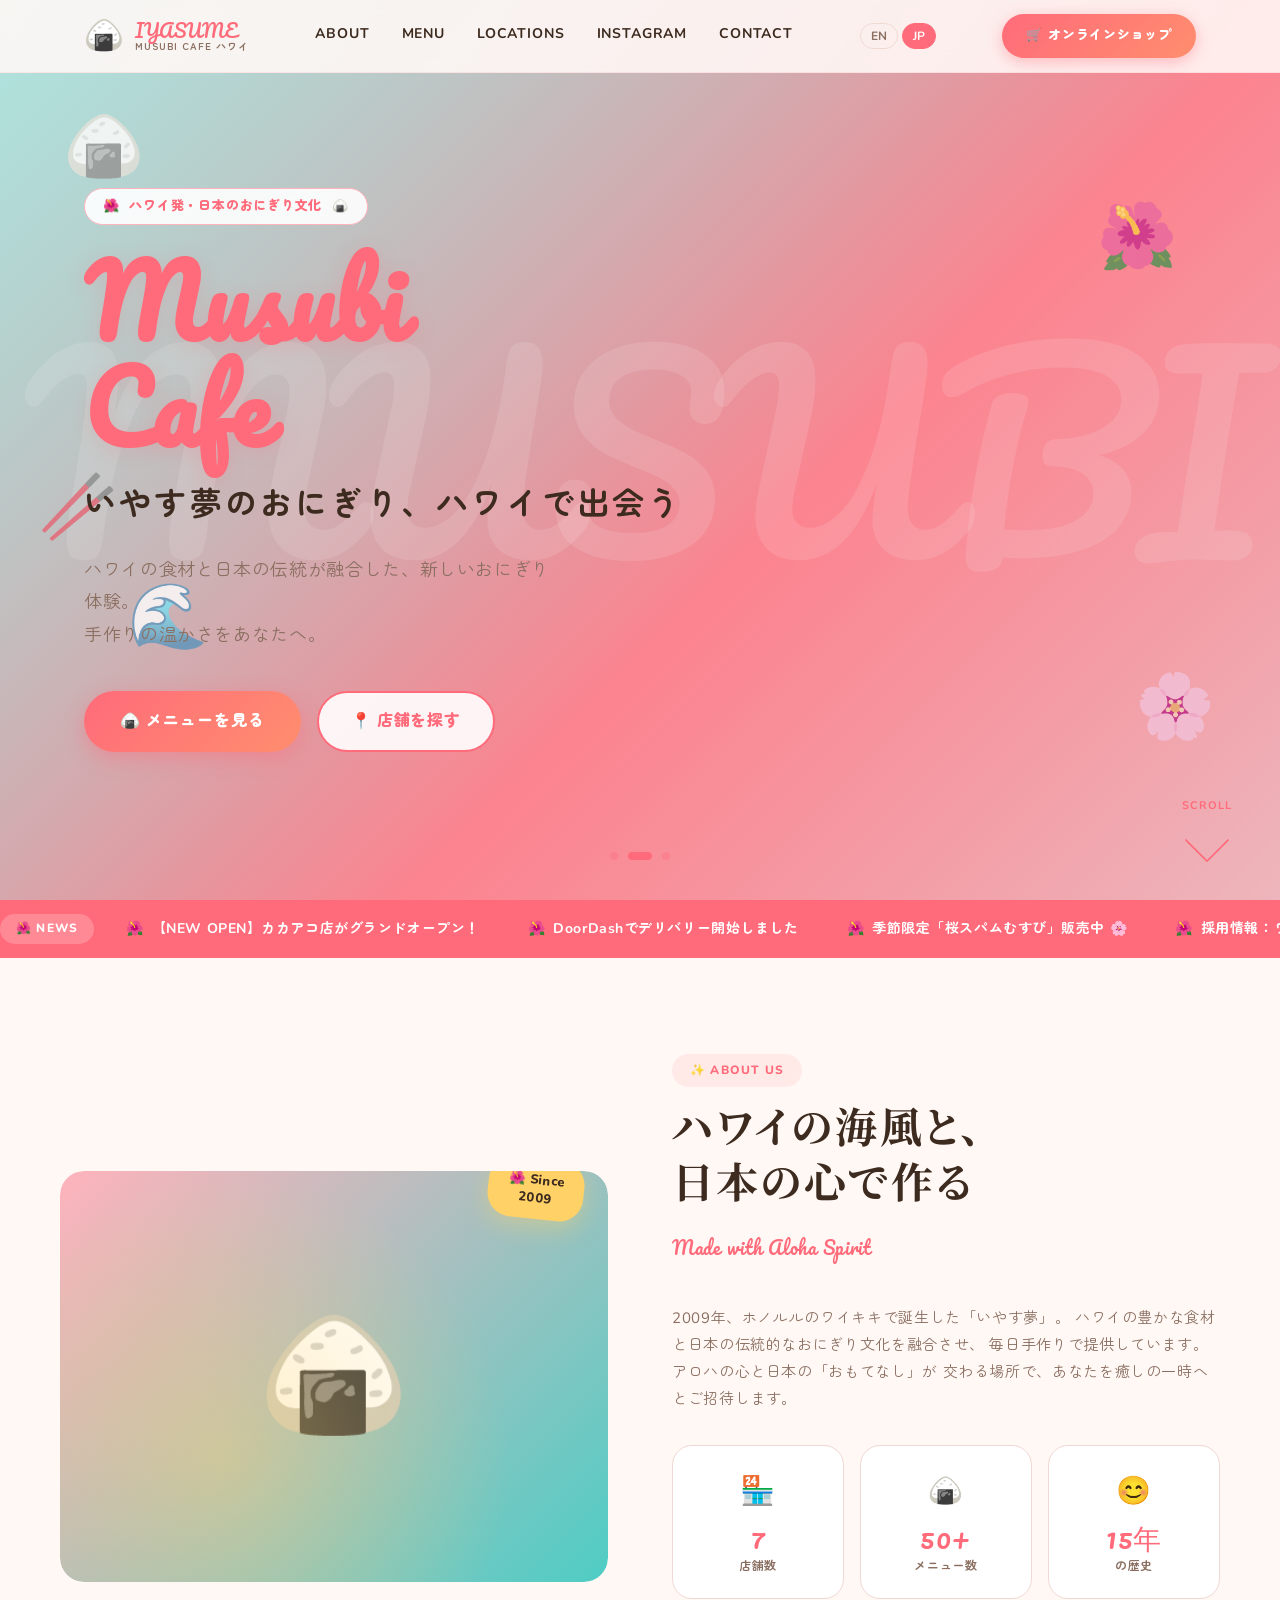
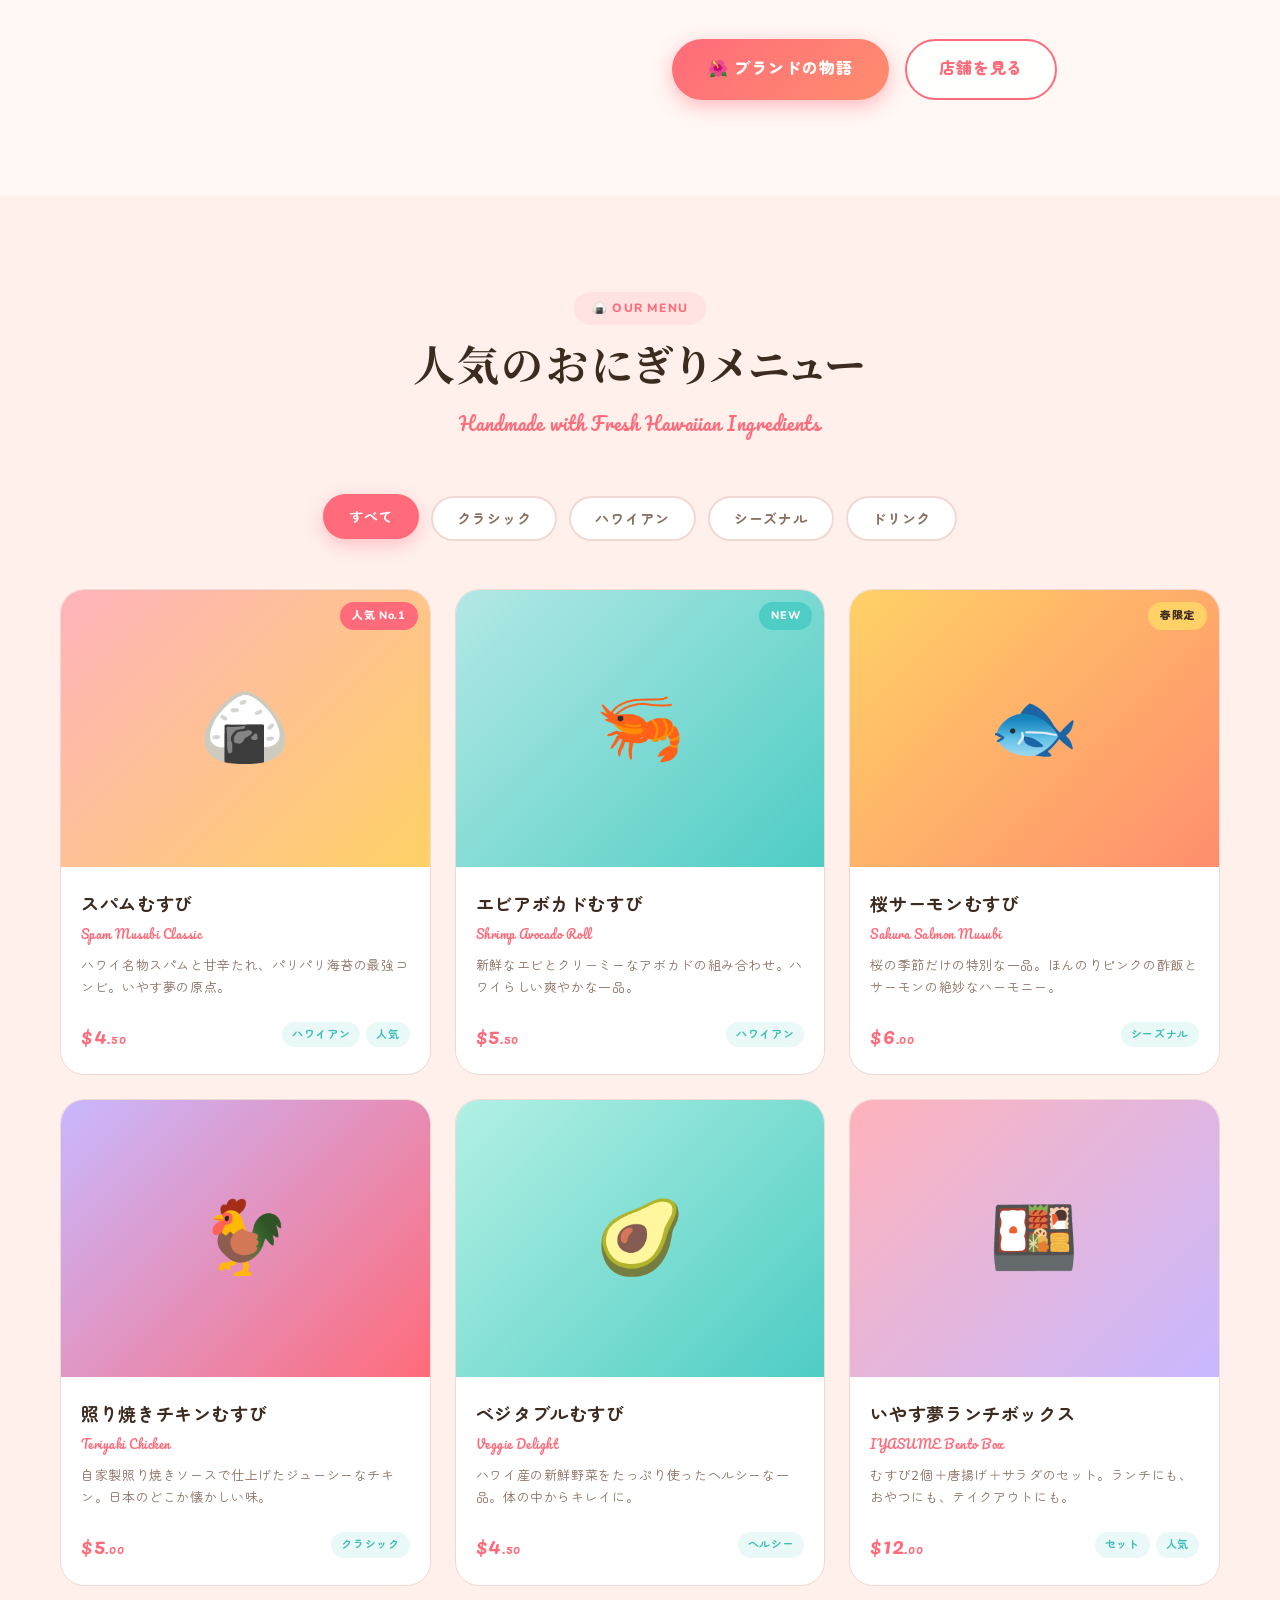
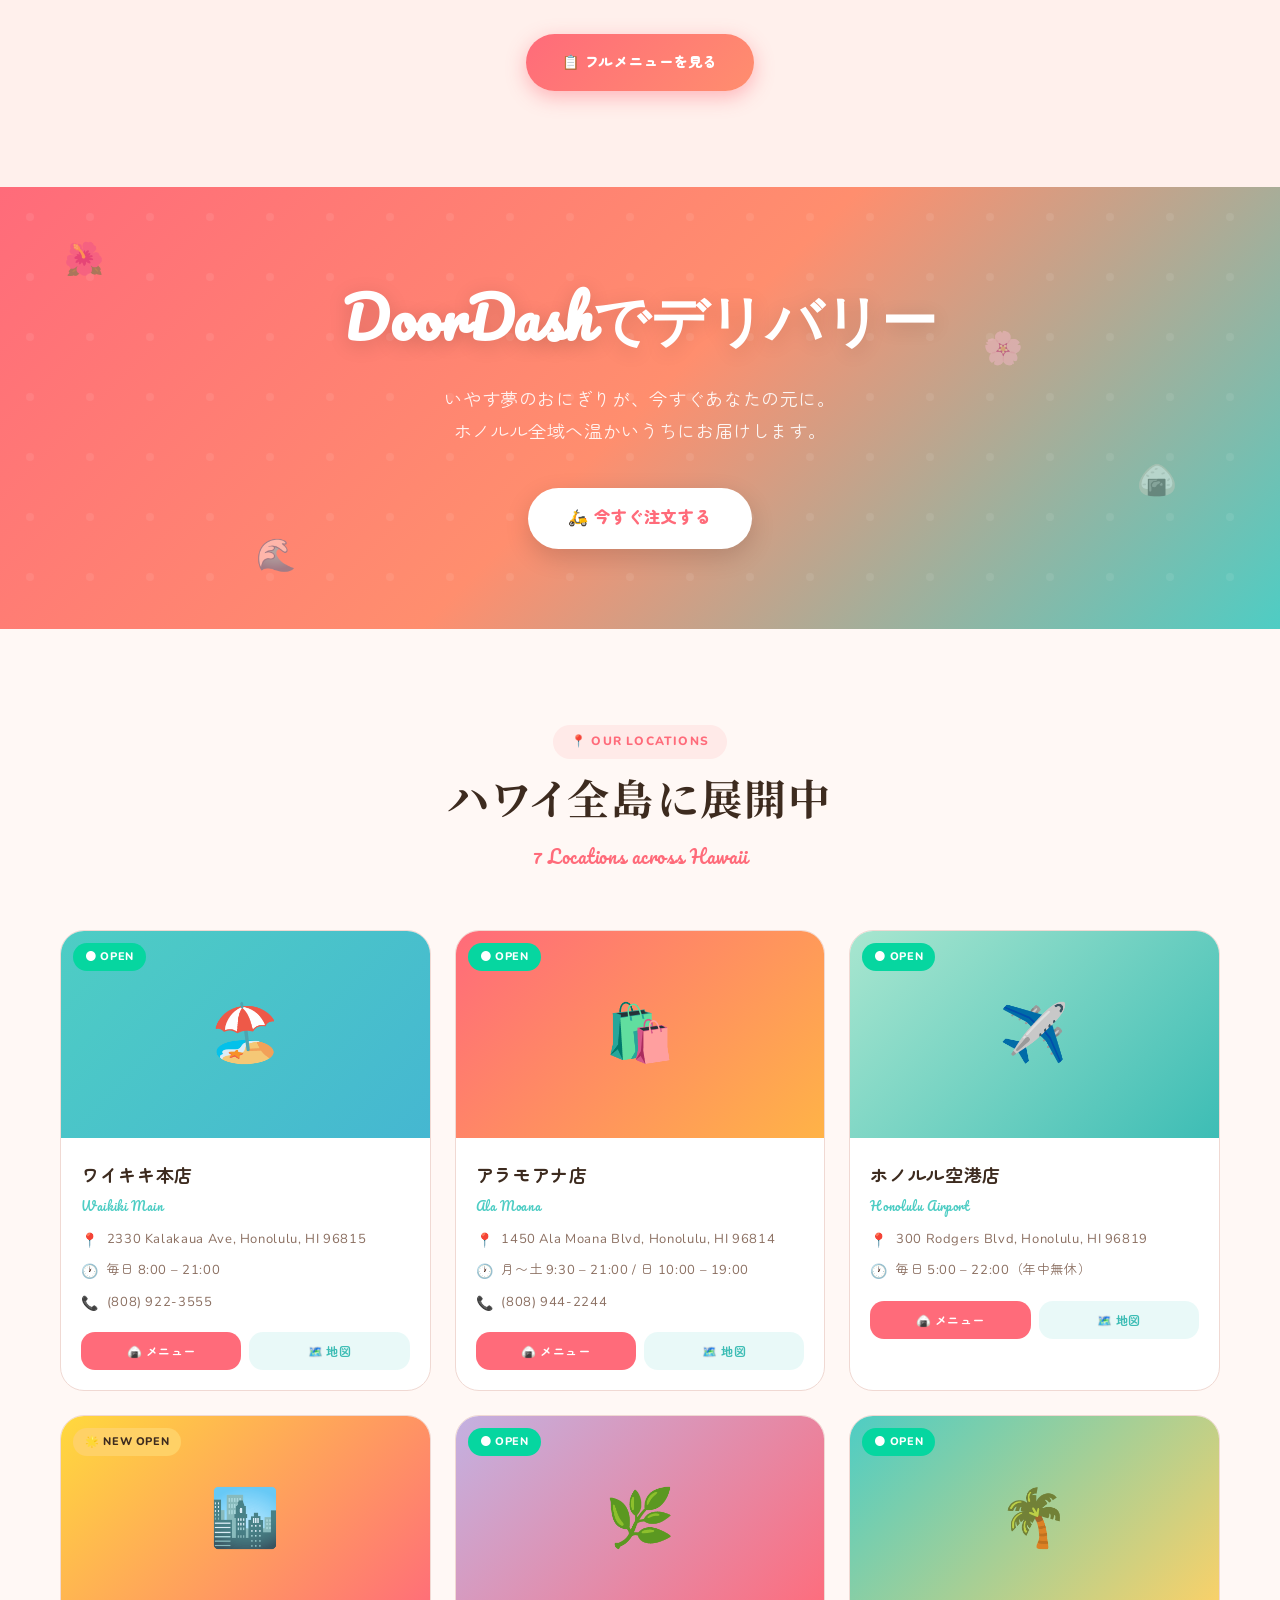
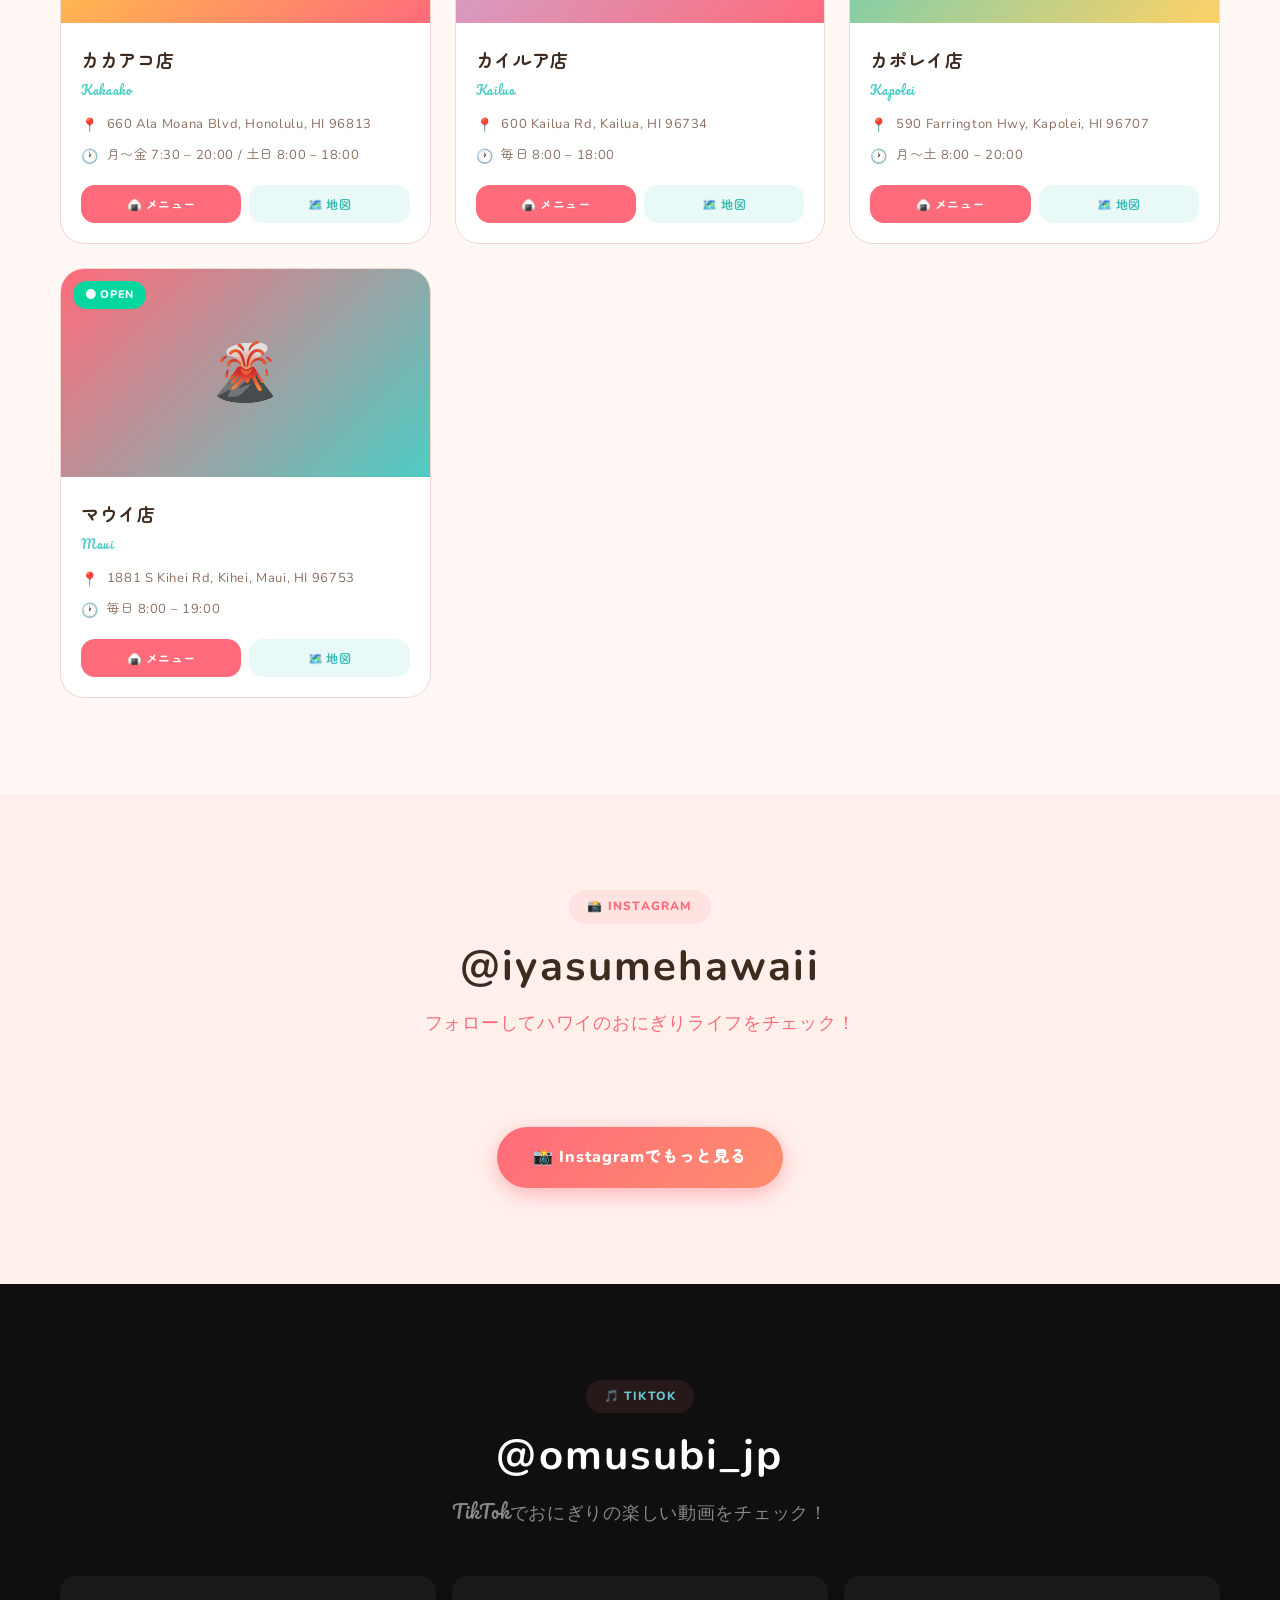
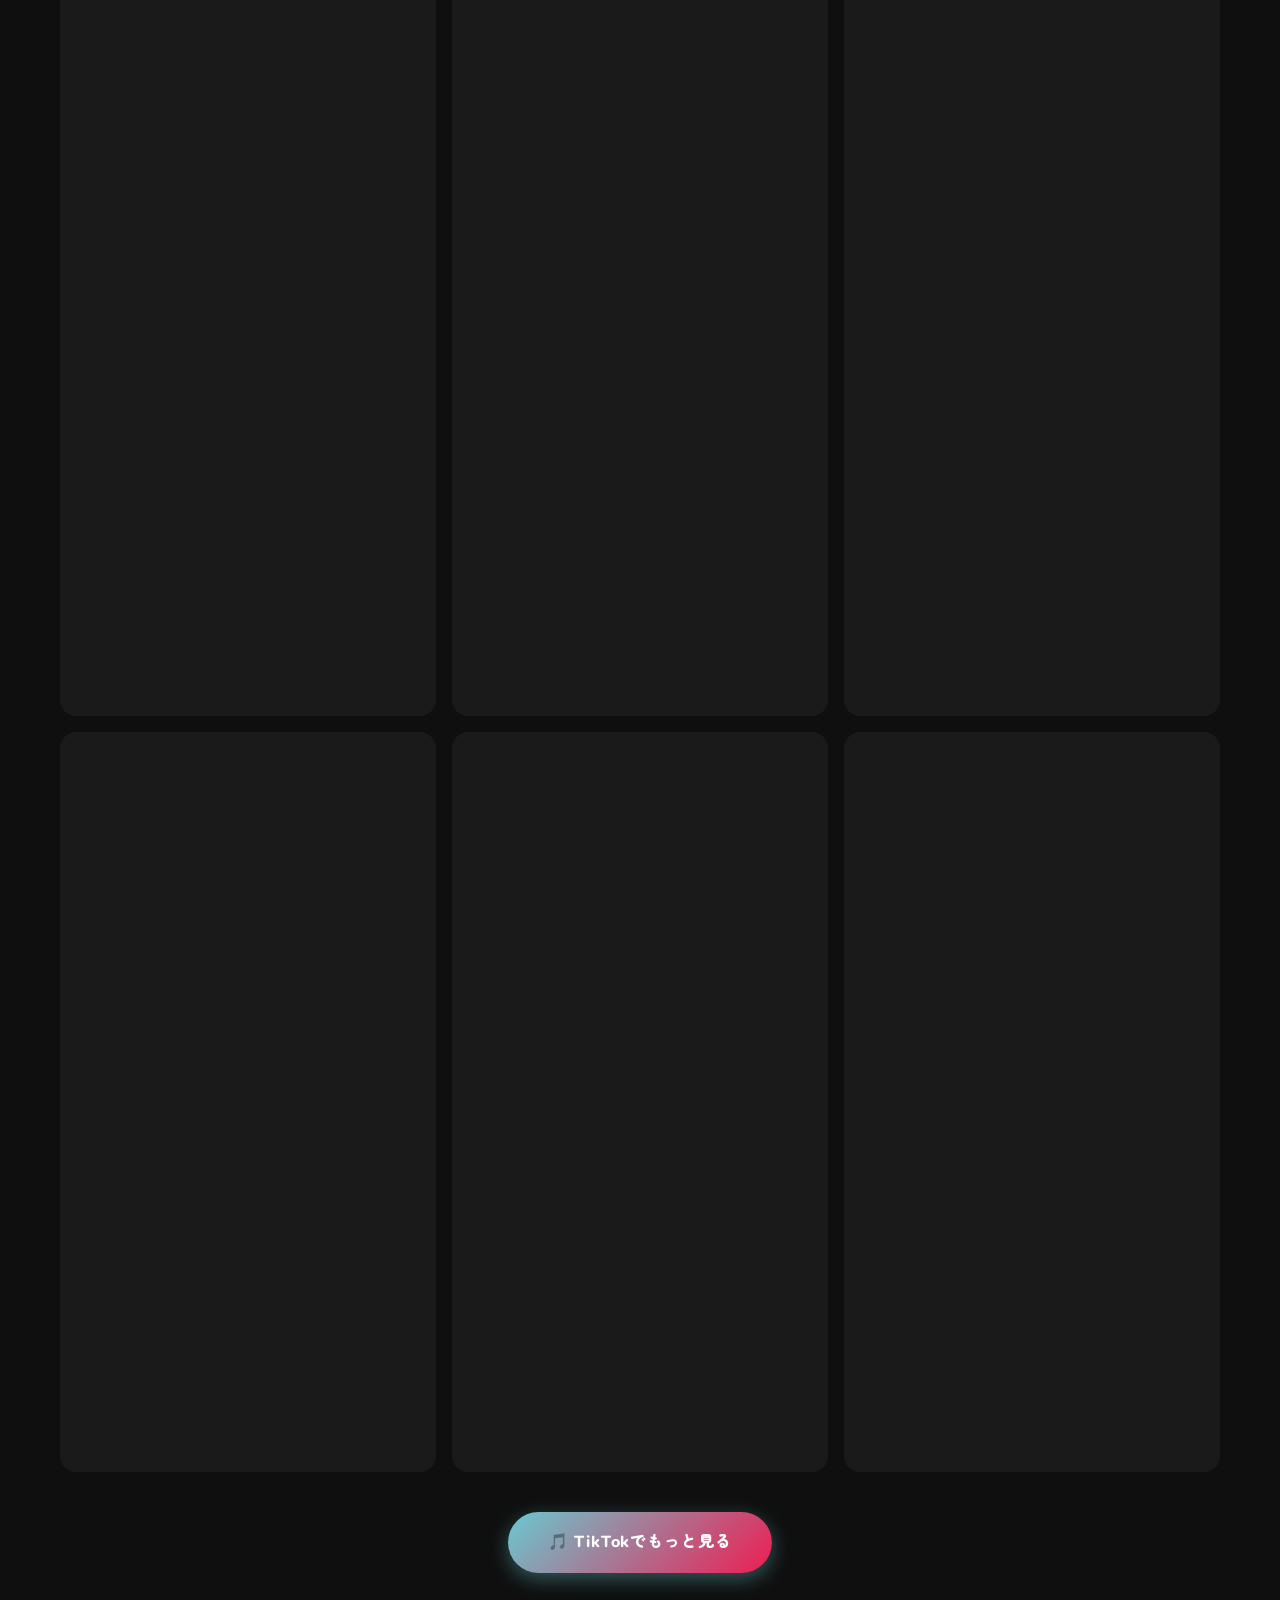
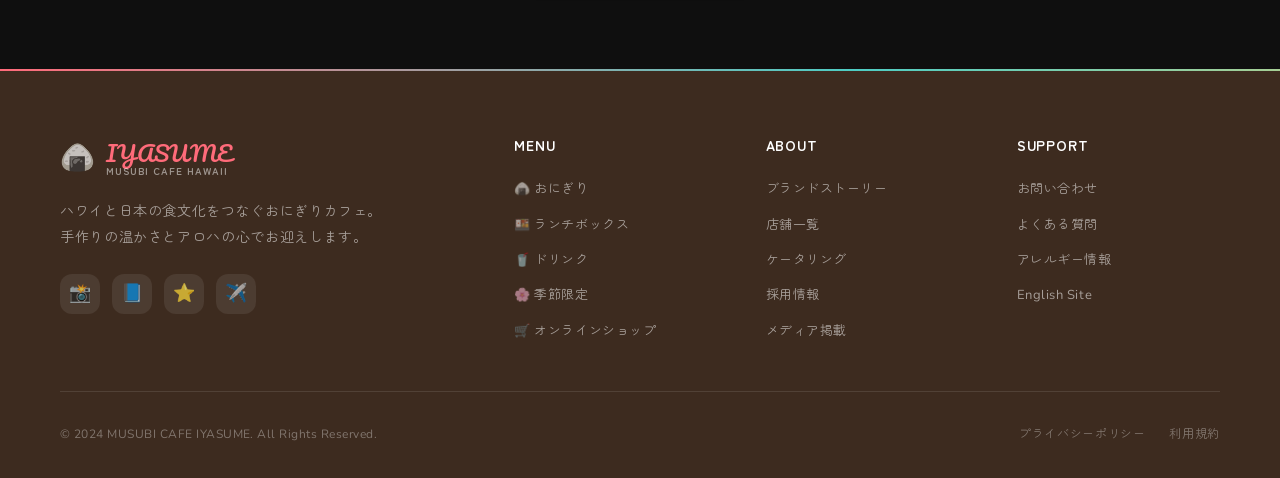
==== commit d980e498: "add: SVG favicon (onigiri design) to all pages Co-Authored-By: Claude Sonnet 4.6 <noreply@anthropic." ====
--- a/index.html
+++ b/index.html
@@ -5,6 +5,7 @@
   <meta name="viewport" content="width=device-width, initial-scale=1.0">
   <title>MUSUBI CAFE IYASUME | ハワイのおにぎりカフェ</title>
   <meta name="description" content="ハワイ発のおにぎりカフェ「いやす夢」。ハワイの食材と日本の伝統が出会う、新しいおにぎり体験。">
+  <link rel="icon" href="favicon.svg" type="image/svg+xml">
   <link rel="preconnect" href="https://fonts.googleapis.com">
   <link rel="preconnect" href="https://fonts.gstatic.com" crossorigin>
   <link href="https://fonts.googleapis.com/css2?family=Nunito:wght@400;600;700;800;900&family=Pacifico&family=Zen+Maru+Gothic:wght@400;500;700&family=Noto+Serif+JP:wght@400;700&display=swap" rel="stylesheet">
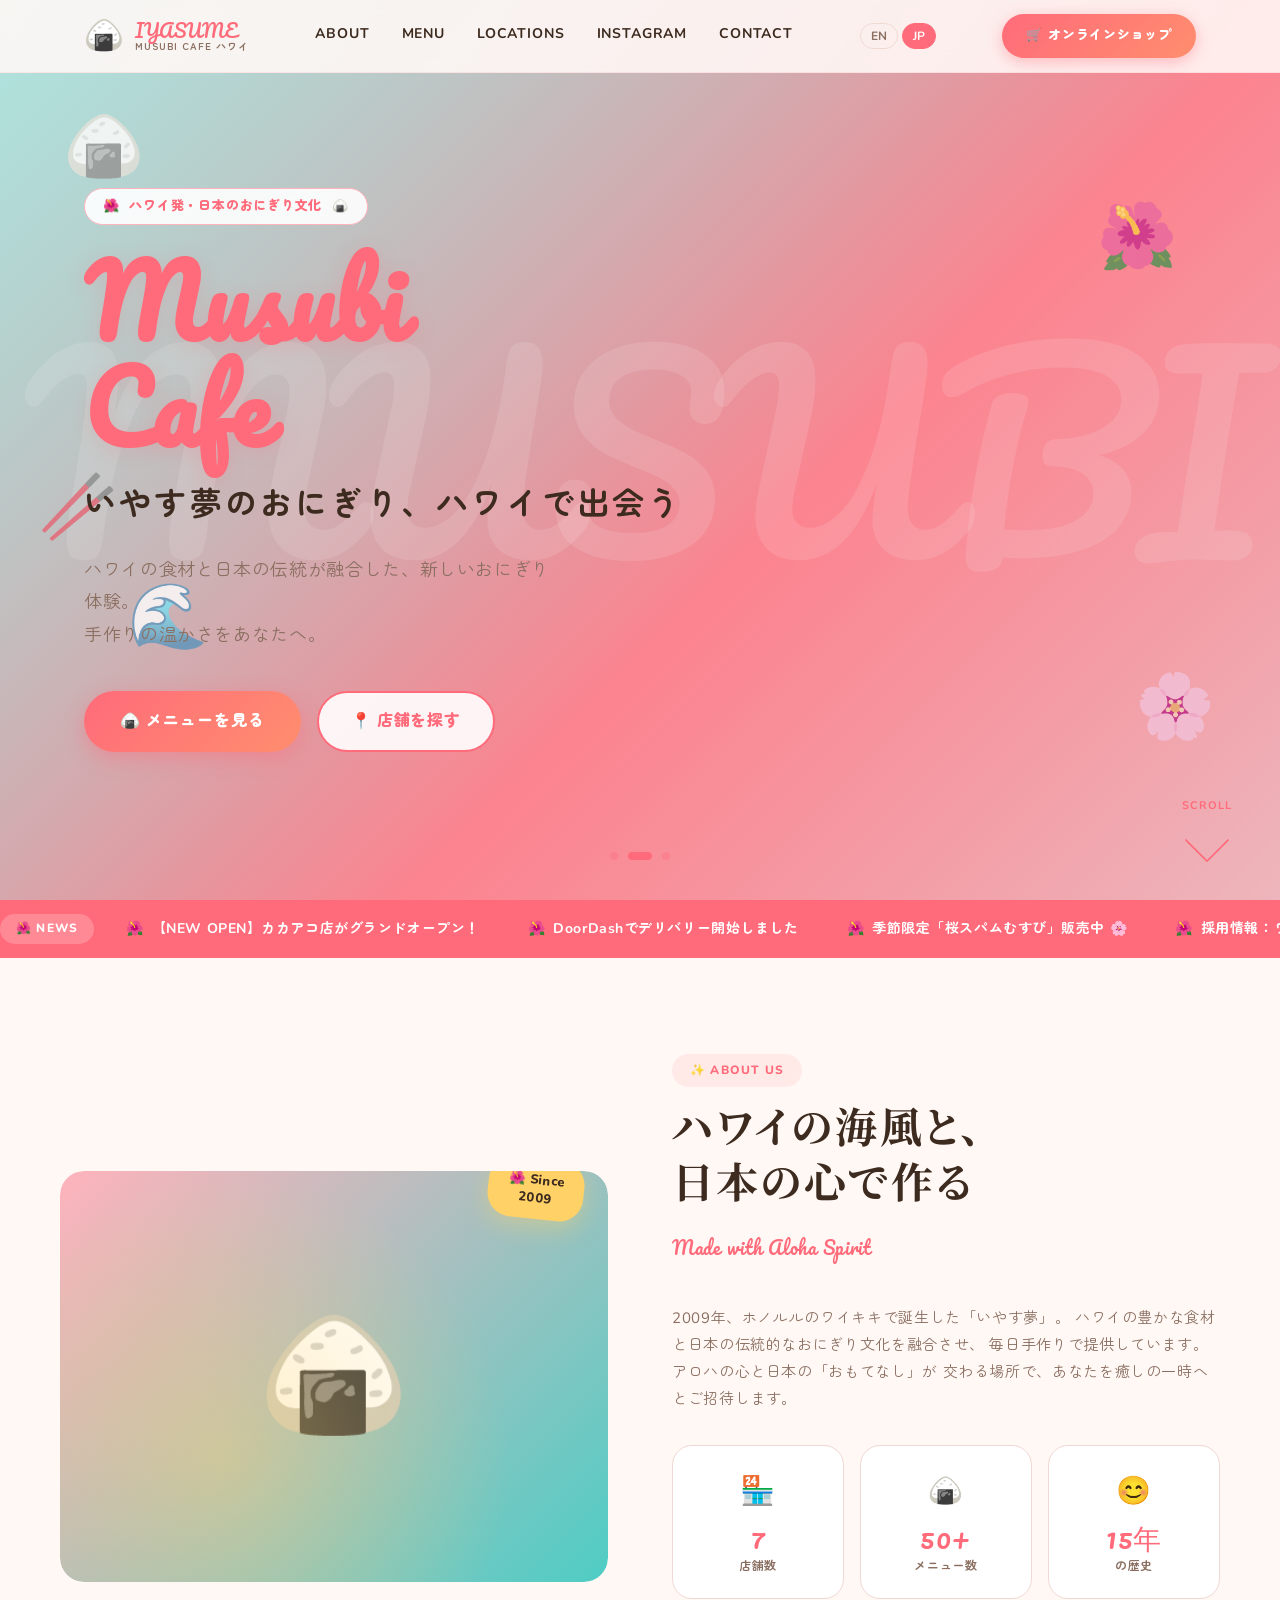
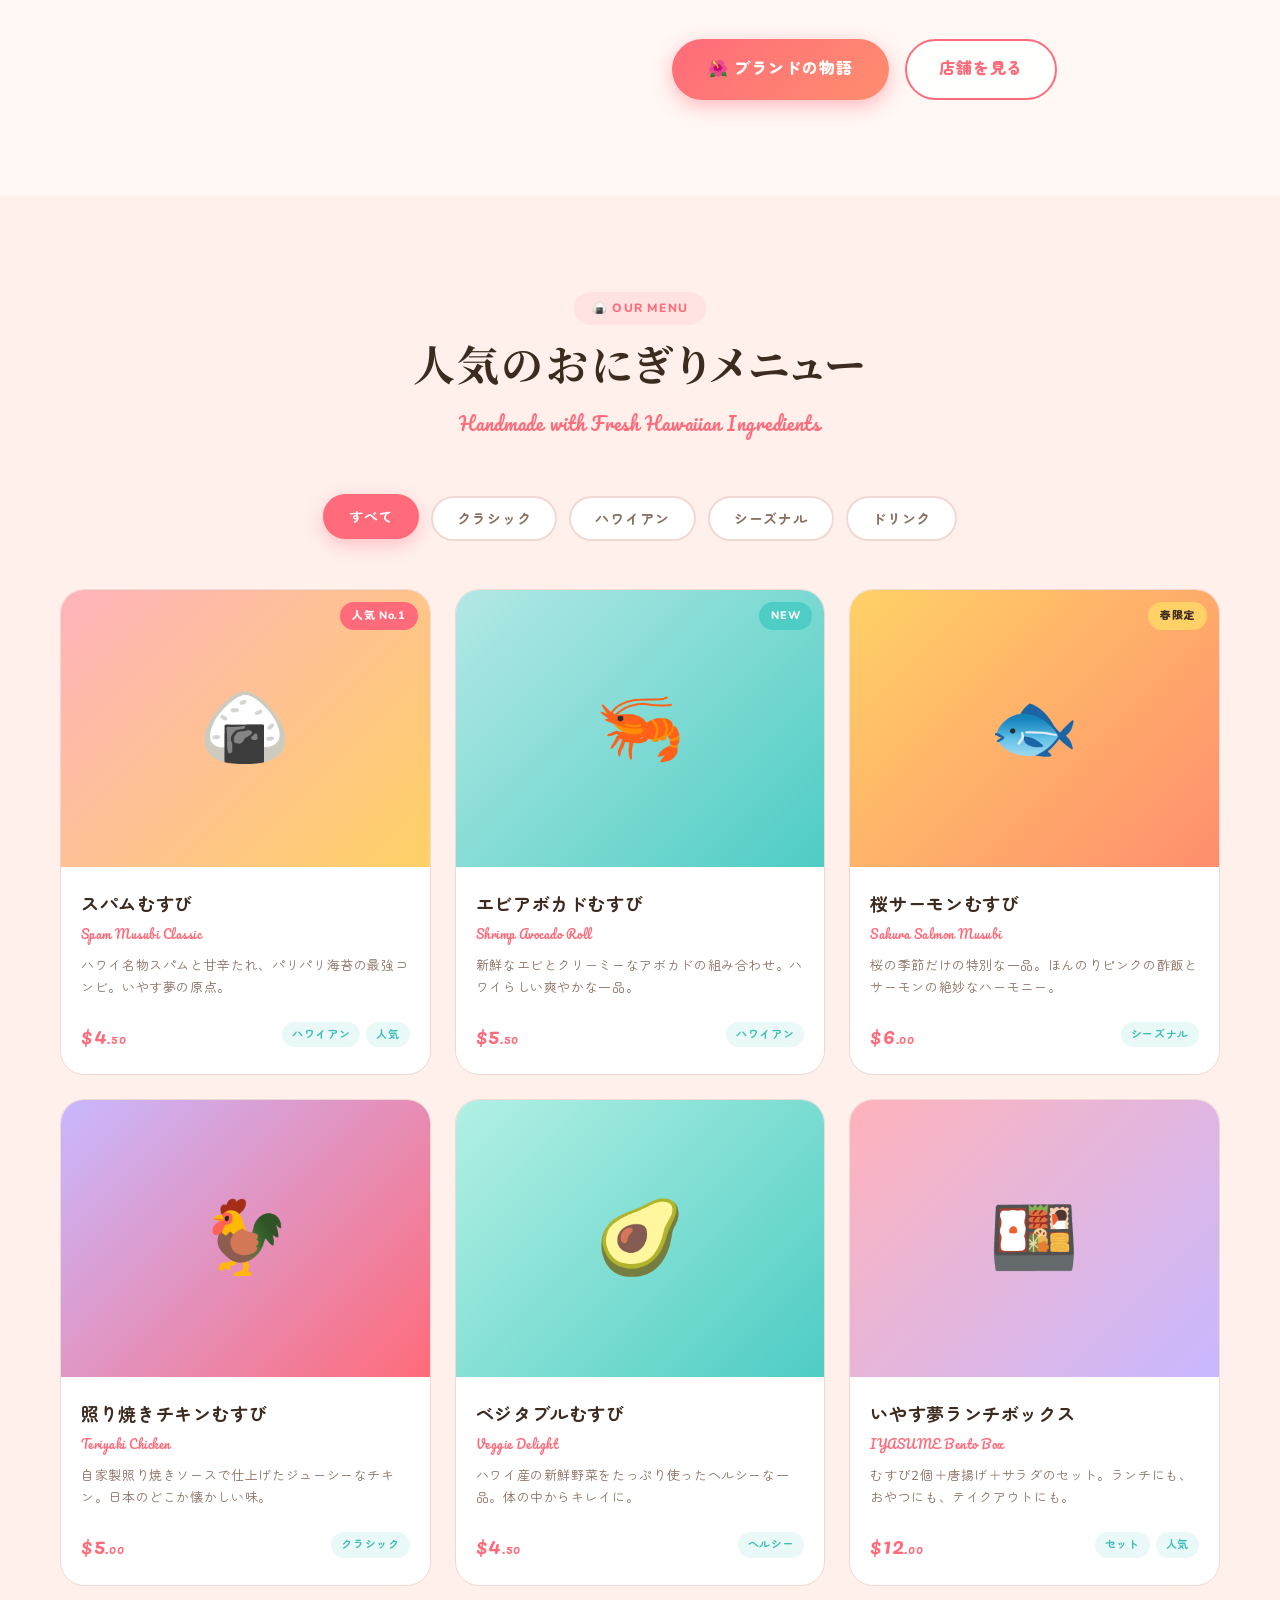
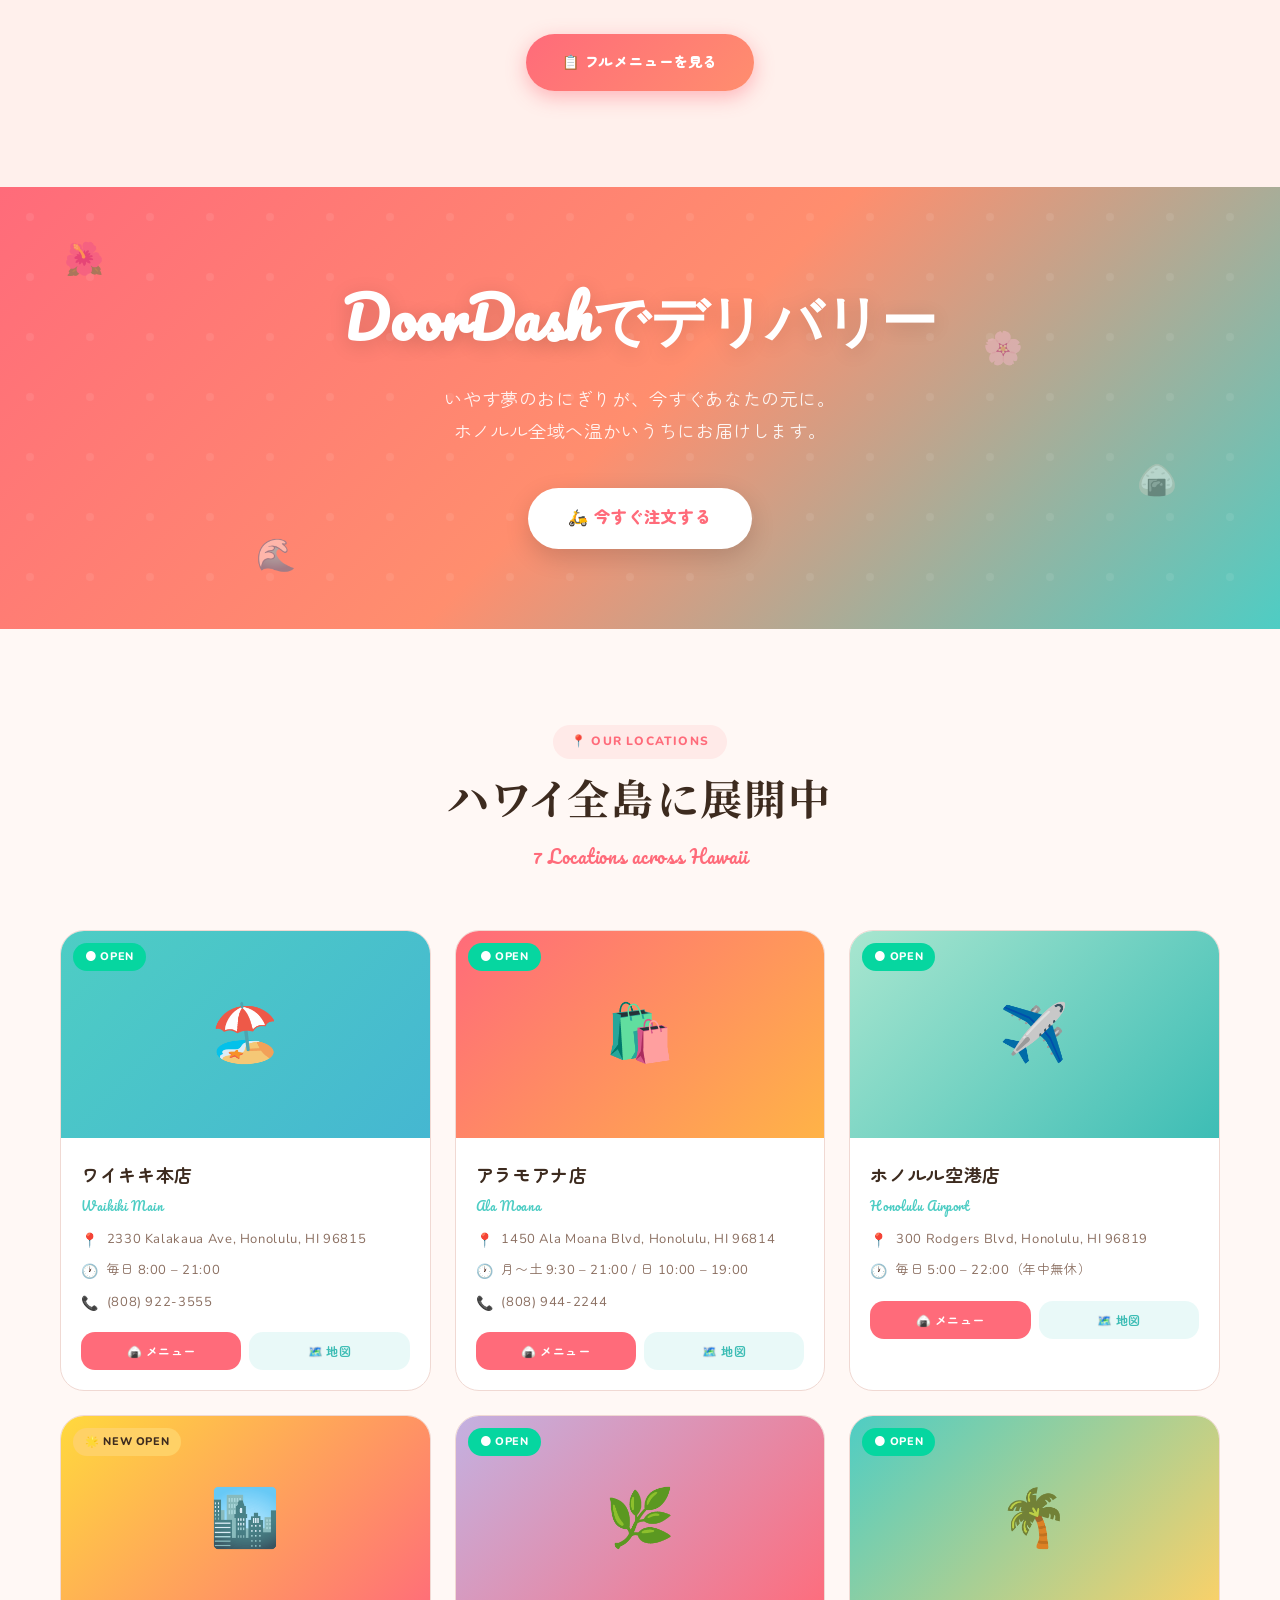
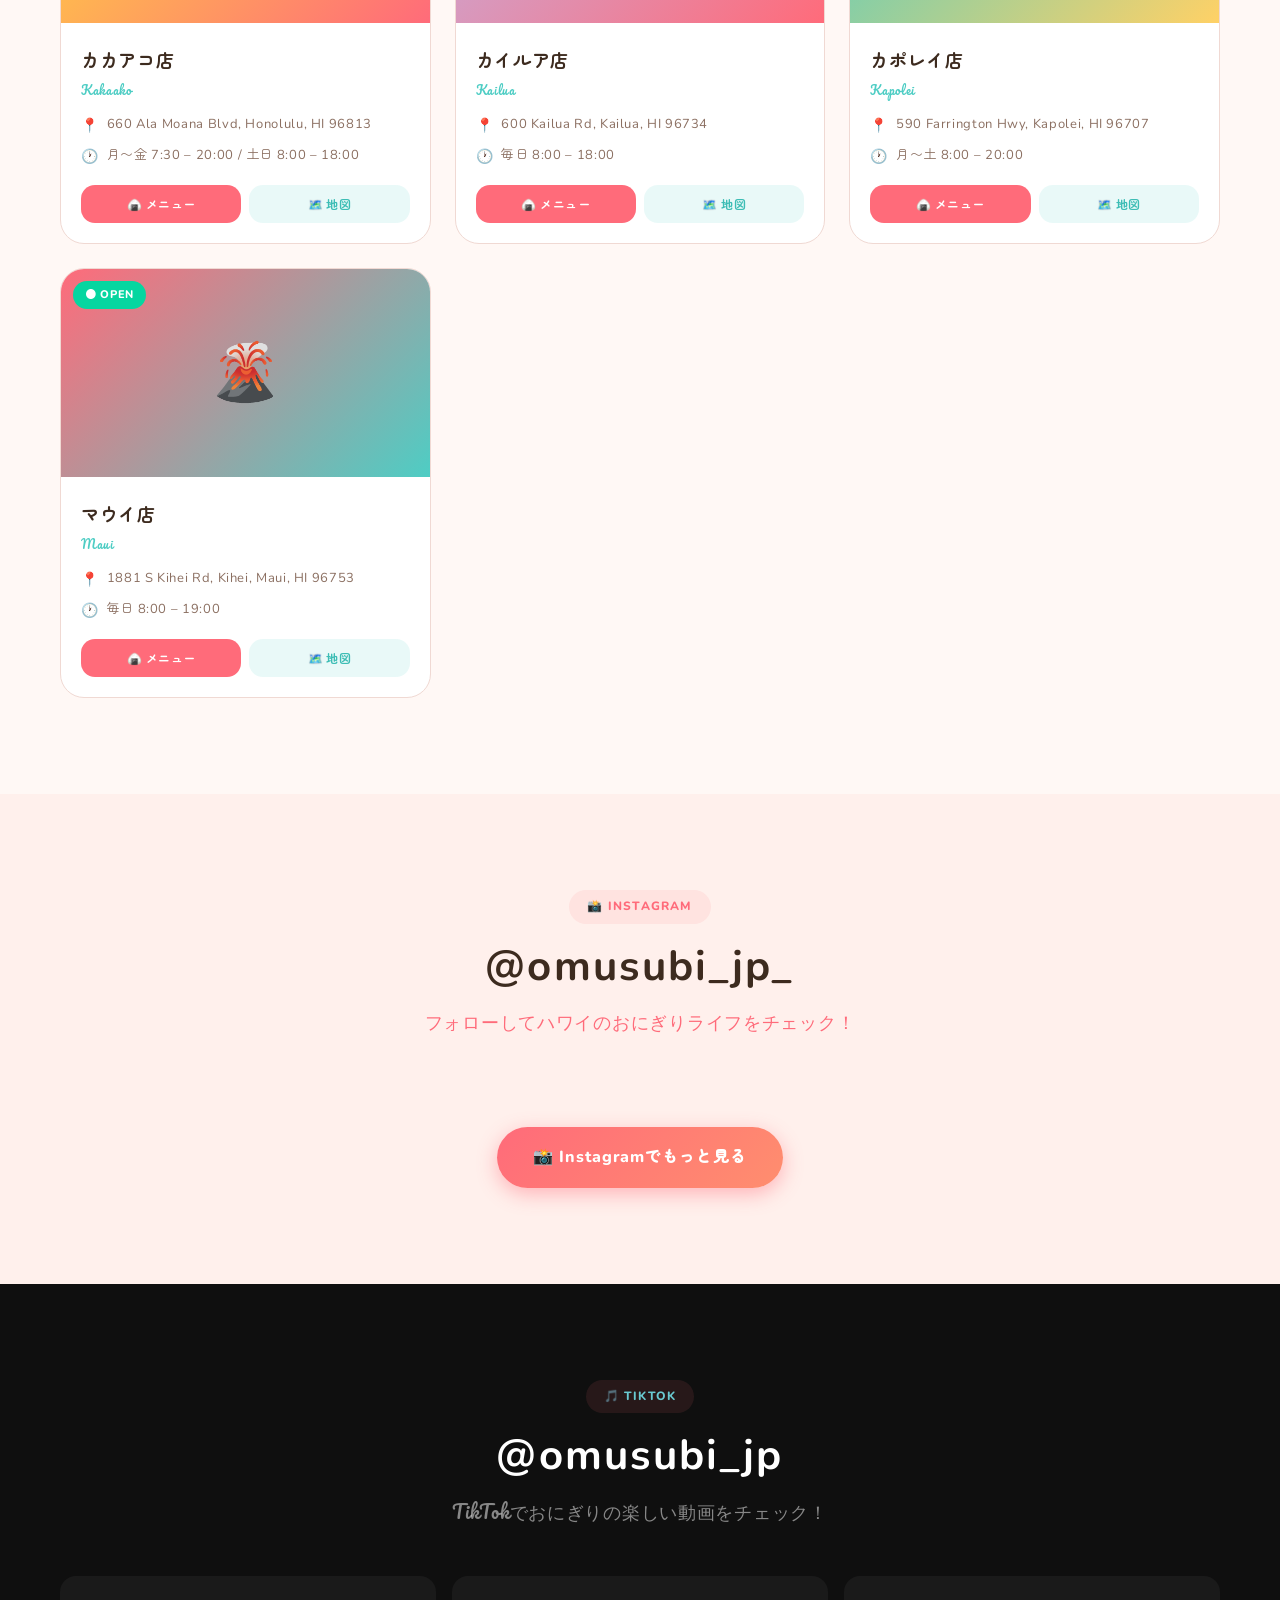
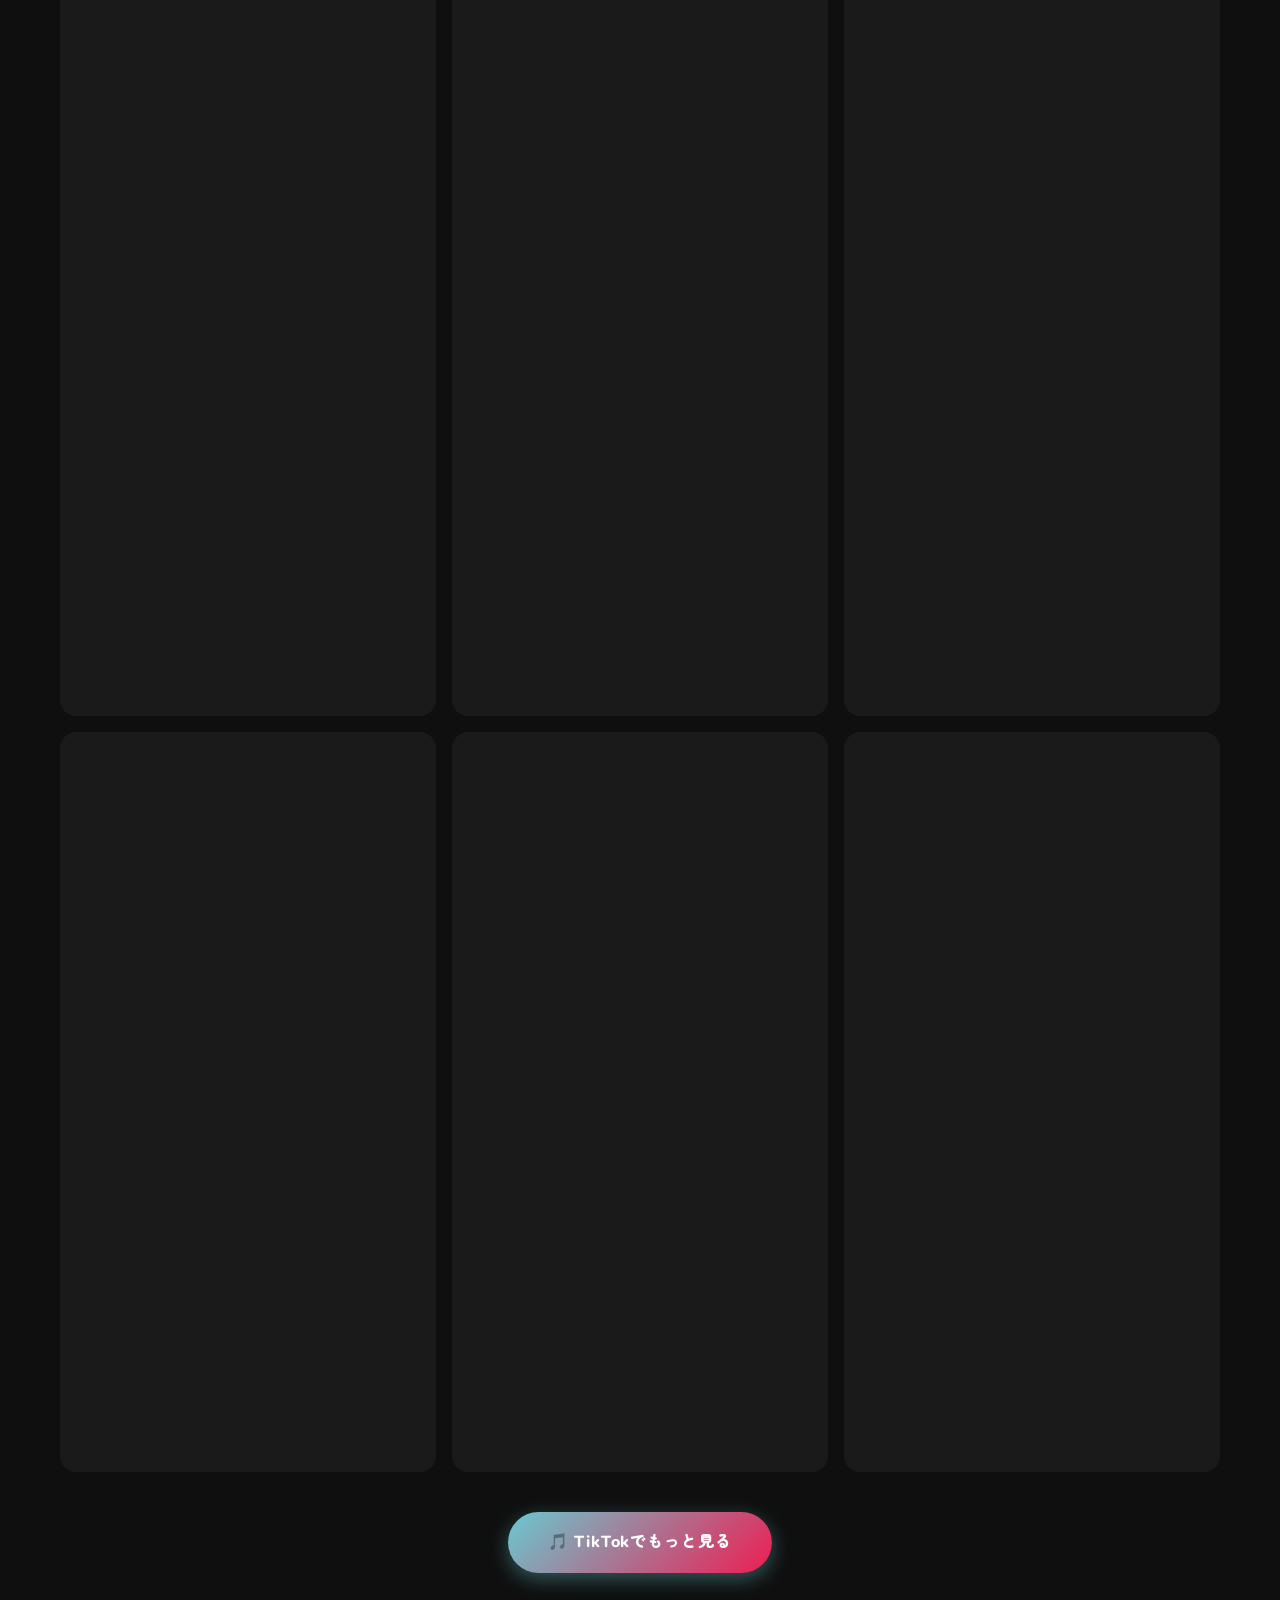
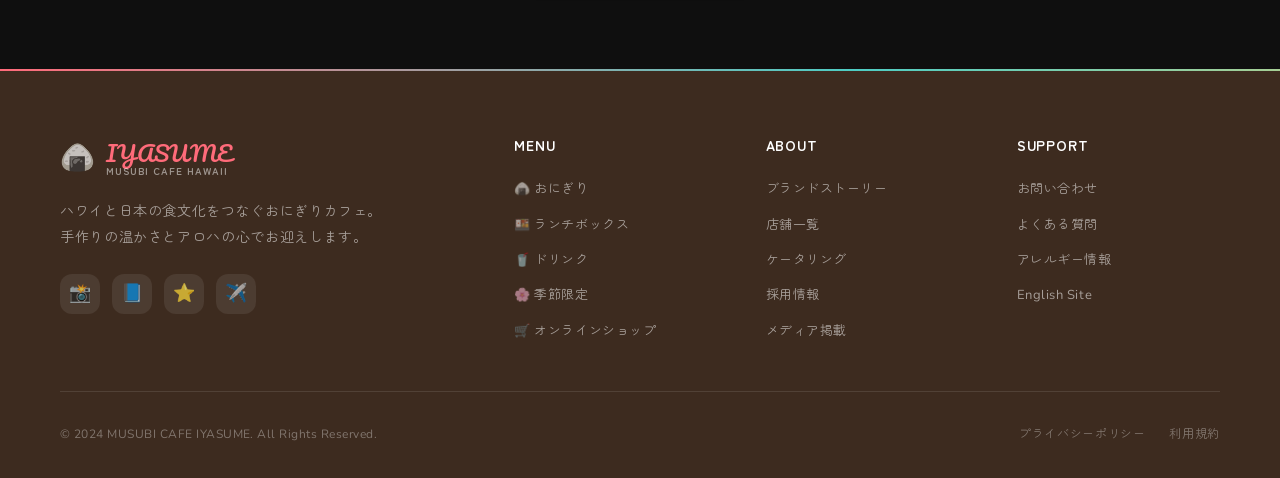
==== commit 680fd847: "fix: Formspree連携・フォーム送信処理を実装 - contact.html: form に action/method 追加、各inputに name属性追加 - contact.html" ====
--- a/index.html
+++ b/index.html
@@ -1896,7 +1896,7 @@
   <section class="section instagram" id="instagram">
     <div class="section-inner">
       <div class="section-tag reveal" style="justify-content:center" data-en="📸 INSTAGRAM">📸 INSTAGRAM</div>
-      <h2 class="section-title reveal reveal-delay-1">@iyasumehawaii</h2>
+      <h2 class="section-title reveal reveal-delay-1">@omusubi_jp_</h2>
       <p class="section-title-en reveal reveal-delay-2" style="margin-bottom:48px" data-en="Follow us for daily Hawaiian onigiri life!">
         フォローしてハワイのおにぎりライフをチェック！
       </p>
